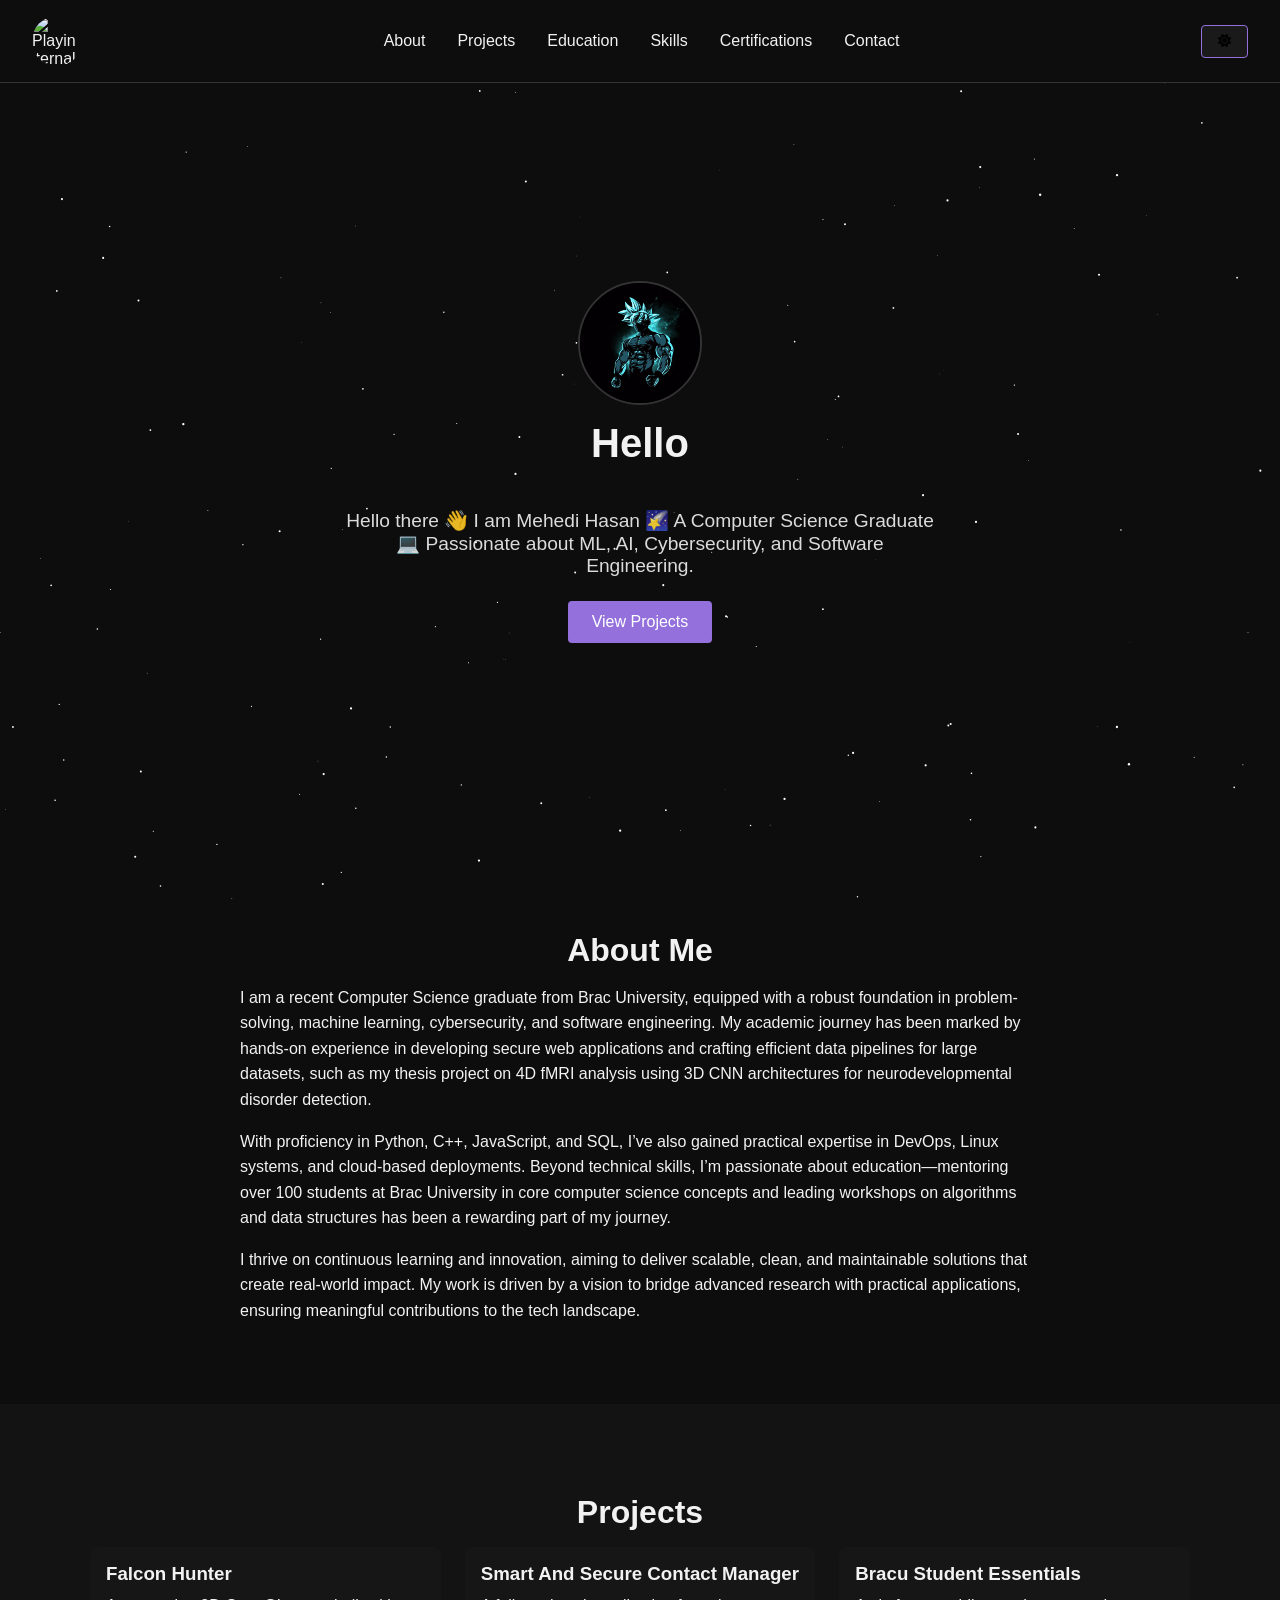
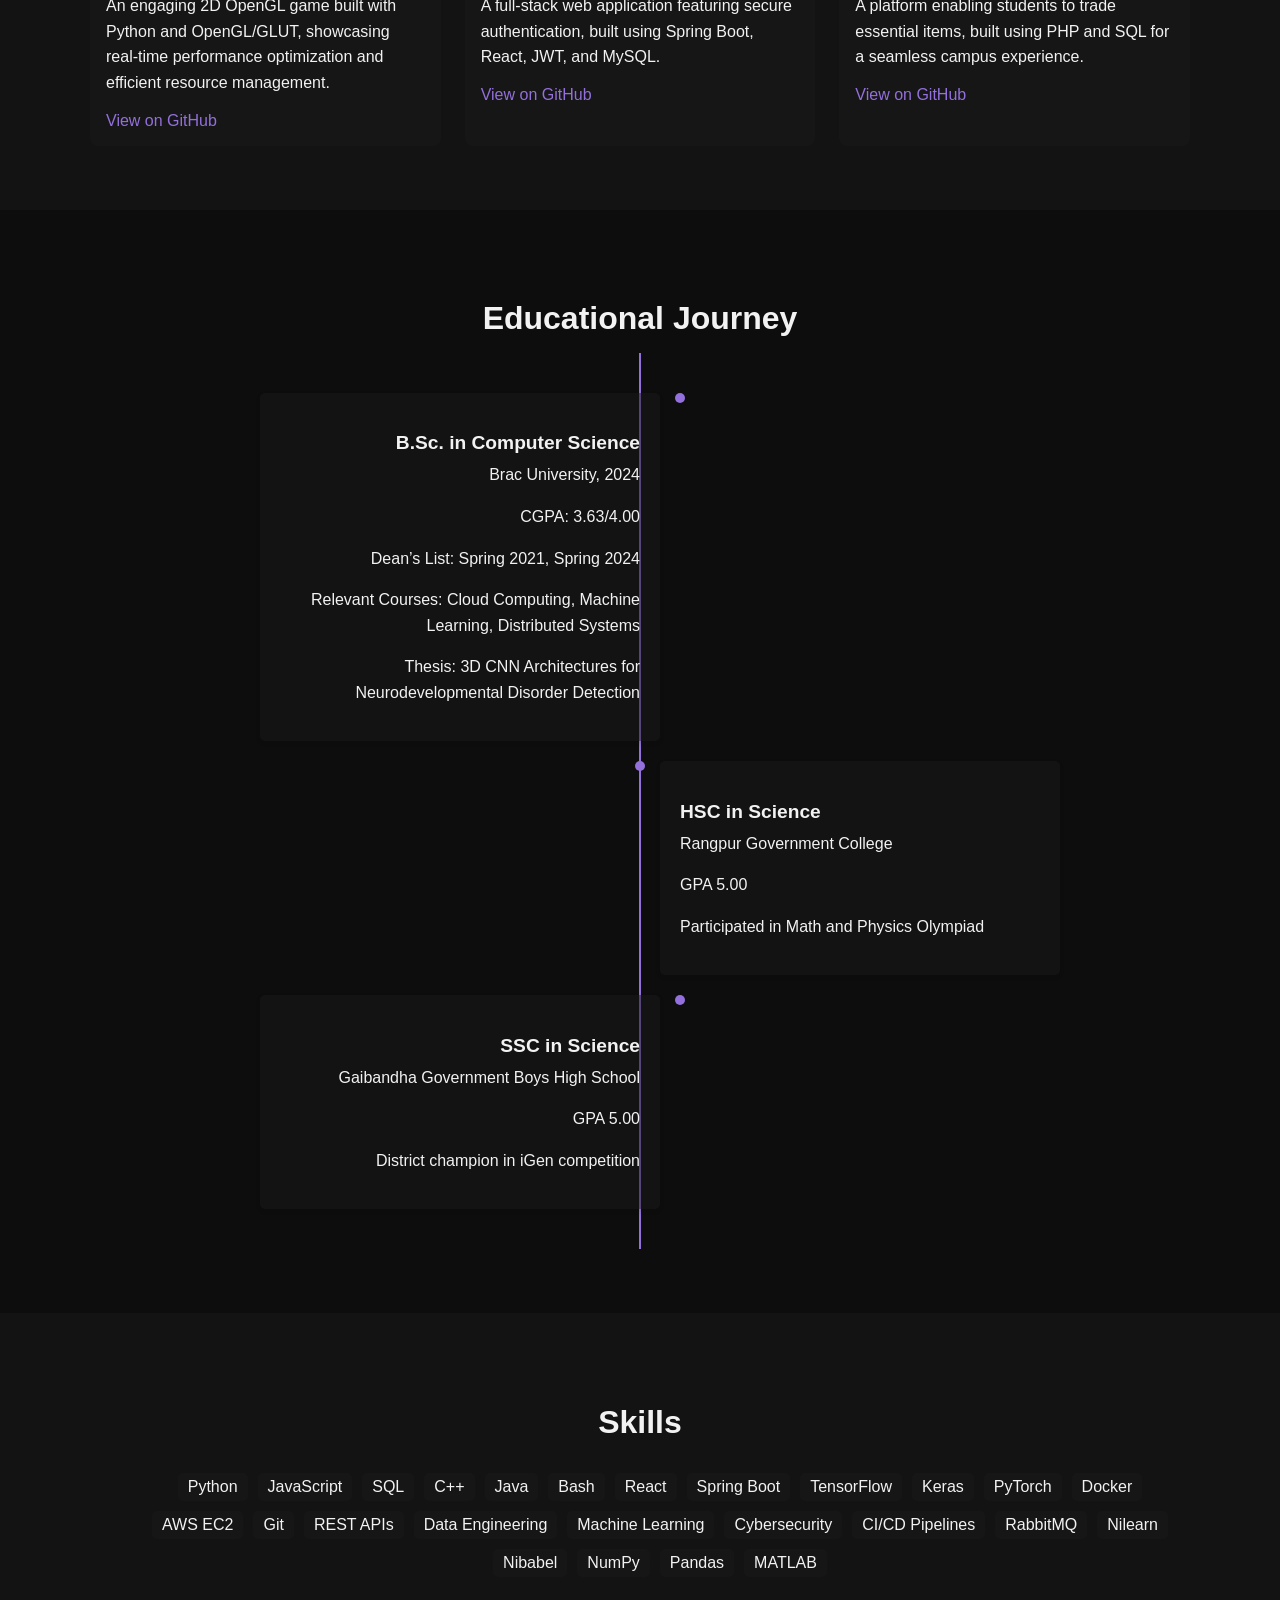
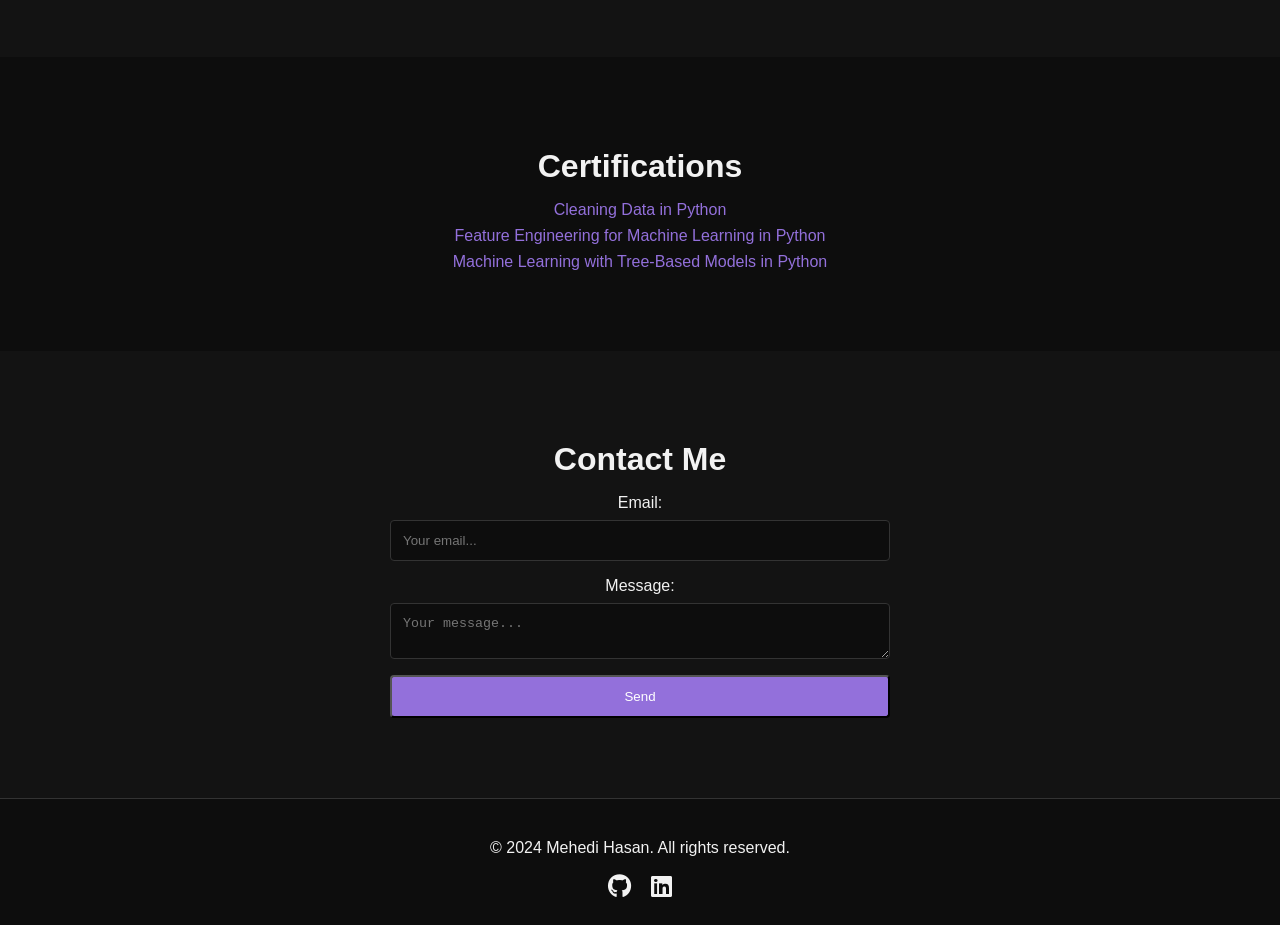
==== index.html @ f64142be "hero-logo change" ====
<!DOCTYPE html>
<html lang="en">
<head>
  <meta charset="UTF-8" />
  <meta name="viewport" content="width=device-width, initial-scale=1.0"/>
  <title>Mehedi Hasan - Portfolio</title>
  <link rel="stylesheet" href="css/styles.css"/>
  <link href="https://cdnjs.cloudflare.com/ajax/libs/font-awesome/6.0.0/css/all.min.css" rel="stylesheet"/>
  <script src="https://cdn.emailjs.com/dist/email.min.js"></script>
</head>
<body class="dark">
  <!-- Scroll Progress Bar -->
  <div id="progress-bar"></div>

  <!-- Canvas for Star Field Background -->
  <canvas id="background-animation"></canvas>

  <!-- Navigation -->
  <header class="nav">
    <div class="nav-left">
      <img src="images/disk.jpg" alt="Playin iternal Music" class="logo-img" />
      <!-- <h1 class="site-title">Mehedi Hasan</h1> -->
    </div>
    <nav class="nav-links" > 
      <ul>
        <li><a href="#about">About</a></li>
        <li><a href="#projects">Projects</a></li>
        <li><a href="#education">Education</a></li>
        <li><a href="#skills">Skills</a></li>
        <li><a href="#certifications">Certifications</a></li>
        <li><a href="#contact">Contact</a></li>
      </ul>
    </nav>
    <button id="dark-mode-toggle" class="toggle-btn">
      <i id="dark-mode-icon" class="fas fa-sun"></i>
    </button>
  </header>

  <!-- Hero Section -->
  <section class="hero">
    <div class="hero-content">
      <div class="hero-logo-container">
        <img src="images/goku.gif" alt="Goku Glowing" class="hero-logo" />
      </div>
      <h1 id="animated-greeting" class="hero-heading"></h1>
      <script>
        const greetings = ["Hello", "こんにちは", "Hola", "স্বাগতম", "Bonjour", "안녕하세요"];
        let i = 0;
        setInterval(() => {
          document.getElementById("animated-greeting").textContent = greetings[i];
          i = (i + 1) % greetings.length;
        }, 2000);
      </script>
      <p class="hero-subtitle">
        Hello there 👋 I am Mehedi Hasan 🌠 A Computer Science Graduate 💻  Passionate about ML, AI, Cybersecurity, and Software Engineering.
      </p>
      <a href="#projects" class="btn">View Projects</a>
    </div>
  </section>

  <!-- About Me Section -->
  <section id="about" class="section">
    <div class="container">
      <h2>About Me</h2>
      <div class="about-content">
        <p>
          I am a recent Computer Science graduate from Brac University, equipped with a robust foundation in problem-solving, machine learning, cybersecurity, and software engineering. My academic journey has been marked by hands-on experience in developing secure web applications and crafting efficient data pipelines for large datasets, such as my thesis project on 4D fMRI analysis using 3D CNN architectures for neurodevelopmental disorder detection.
        </p>
        <p>
          With proficiency in Python, C++, JavaScript, and SQL, I’ve also gained practical expertise in DevOps, Linux systems, and cloud-based deployments. Beyond technical skills, I’m passionate about education—mentoring over 100 students at Brac University in core computer science concepts and leading workshops on algorithms and data structures has been a rewarding part of my journey.
        </p>
        <p>
          I thrive on continuous learning and innovation, aiming to deliver scalable, clean, and maintainable solutions that create real-world impact. My work is driven by a vision to bridge advanced research with practical applications, ensuring meaningful contributions to the tech landscape.
        </p>
      </div>
    </div>
  </section>

  <!-- Projects Section -->
  <section id="projects" class="section section-alt">
    <div class="container">
      <h2>Projects</h2>
      <div class="grid">
        <div class="project-card">
          <h3>Falcon Hunter</h3>
          <p>An engaging 2D OpenGL game built with Python and OpenGL/GLUT, showcasing real-time performance optimization and efficient resource management.</p>
          <a href="https://github.com/mH-13/Falcon-Hunter" target="_blank">View on GitHub</a>
        </div>
        <div class="project-card">
          <h3>Smart And Secure Contact Manager</h3>
          <p>A full-stack web application featuring secure authentication, built using Spring Boot, React, JWT, and MySQL.</p>
          <a href="https://github.com/mH-13/Smart-And-Secure-Contact-Manager" target="_blank">View on GitHub</a>
        </div>
        <div class="project-card">
          <h3>Bracu Student Essentials</h3>
          <p>A platform enabling students to trade essential items, built using PHP and SQL for a seamless campus experience.</p>
          <a href="https://github.com/mH-13/Bracu_Student_Essentials" target="_blank">View on GitHub</a>
        </div>
      </div>
    </div>
  </section>

  <!-- Education Section -->
<!-- Education Section -->
  <section id="education" class="section">
    <div class="container">
      <h2>Educational Journey</h2>
      <div class="timeline">
        <div class="timeline-item left">
          <div class="timeline-content">
            <h3>B.Sc. in Computer Science</h3>
            <p>Brac University, 2024</p>
            <p>CGPA: 3.63/4.00 </p>
            <p>Dean’s List: Spring 2021, Spring 2024</p>
            <p>Relevant Courses: Cloud Computing, Machine Learning, Distributed Systems</p>
            <p>Thesis: 3D CNN Architectures for Neurodevelopmental Disorder Detection</p>
          </div>
        </div>
        <div class="timeline-item right">
          <div class="timeline-content">
            <h3>HSC in Science</h3>
            <p>Rangpur Government College</p>
            <p>GPA 5.00</p>
            <p>Participated in Math and Physics Olympiad</p>
          </div>
        </div>
        <div class="timeline-item left">
          <div class="timeline-content">
            <h3>SSC in Science</h3>
            <p>Gaibandha Government Boys High School</p>
            <p>GPA 5.00</p>
            <p>District champion in iGen competition</p>
          </div>
        </div>
      </div>
    </div>
  </section>

  
  <!-- Skills Section -->
  <section id="skills" class="section section-alt">
    <div class="container">
      <h2>Skills</h2>
      <div class="skills">
        <ul>
          <li>Python</li>
          <li>JavaScript</li>
          <li>SQL</li>
          <li>C++</li>
          <li>Java</li>
          <li>Bash</li>
          <li>React</li>
          <li>Spring Boot</li>
          <li>TensorFlow</li>
          <li>Keras</li>
          <li>PyTorch</li>
          <li>Docker</li>
          <li>AWS EC2</li>
          <li>Git</li>
          <li>REST APIs</li>
          <li>Data Engineering</li>
          <li>Machine Learning</li>
          <li>Cybersecurity</li>
          <li>CI/CD Pipelines</li>
          <li>RabbitMQ</li>
          <li>Nilearn</li>
          <li>Nibabel</li>
          <li>NumPy</li>
          <li>Pandas</li>
          <li>MATLAB</li>
        </ul>
      </div>
    </div>
  </section>

  <!-- Certifications Section -->
  <section id="certifications" class="section">
    <div class="container">
      <h2>Certifications</h2>
      <ul class="cert-list">
        <li><a href="https://www.datacamp.com/completed/statement-of-accomplishment/course/ff7d5d7ecc4fea2864700be0f4d2e6339bfc1f20" target="_blank">Cleaning Data in Python</a></li>
        <li><a href="https://www.datacamp.com/completed/statement-of-accomplishment/course/c400af8a716e4b9b8810b7cff26dc623dfca863a" target="_blank">Feature Engineering for Machine Learning in Python</a></li>
        <li><a href="https://www.datacamp.com/completed/statement-of-accomplishment/course/5924ff79791562bf268370d80c39cdb8a60e0548" target="_blank">Machine Learning with Tree-Based Models in Python</a></li>
      </ul>
    </div>
  </section>

  <!-- Contact Section -->
  <section id="contact" class="section section-alt">
    <div class="container">
      <h2>Contact Me</h2>
      <form id="contact-form" class="contact-form">
        <div class="form-group">
          <label for="email">Email:</label>
          <input type="email" id="email" name="user_email" placeholder="Your email..." required />
        </div>
        <div class="form-group">
          <label for="message">Message:</label>
          <textarea id="message" name="message" placeholder="Your message..." required></textarea>
        </div>
        <button type="submit" class="btn">Send</button>
      </form>
      <p id="response-message" class="response-message"></p>
    </div>
  </section>

  <!-- Footer -->
  <footer class="footer">
    <div class="container">
      <p>© 2024 Mehedi Hasan. All rights reserved.</p>
      <div class="social-links">
        <a href="https://github.com/mH-13" target="_blank"><i class="fab fa-github"></i></a>
        <a href="https://www.linkedin.com/in/mehedihasan-mh13/" target="_blank"><i class="fab fa-linkedin"></i></a>
      </div>
    </div>
  </footer>

  <script src="js/script.js"></script>
</body>
</html>
---- css/styles.css ----
/* Smooth Scrolling for Entire Page */
html {
  scroll-behavior: smooth;
}

/* Theme Variables */
:root {
  --bg-color: #0d0d0d;
  --text-color: #f2f2f2;
  --accent-color: #9370DB; /* Soft purple */
  --section-bg: #1a1a1a;
  --section-bg-trans: rgba(26, 26, 26, 0.5);
  --border-color: #333;
  --nav-bg: #0d0d0d;
}

body.light {
  --bg-color: hsl(199, 12%, 31%);
  --text-color: #111;
  --accent-color: #9370DB;
  --section-bg: #eee;
  --section-bg-trans: rgba(238, 238, 238, 0.5);
  --border-color: #ccc;
  --nav-bg: #f2f2f2;
}


/* Base Styles */
body {
  margin: 0;
  font-family: Arial, sans-serif;
  background-color: var(--bg-color);
  color: var(--text-color);
  transition: background-color 0.3s ease, color 0.3s ease;
  overflow-x: hidden;
}


/* Scroll Progress Bar */
#progress-bar {
  position: fixed;
  top: 0;
  left: 0;
  height: 4px;
  background-color: var(--accent-color);
  width: 0;
  z-index: 1000;
  transition: width 0.1s ease;
}


/* Position the Canvas Behind Everything */
#background-animation {
  position: fixed;
  top: 0;
  left: 0;
  z-index: -1;
  display: block;
}


/* Navigation */
.nav {
  display: flex;
  justify-content: space-between;
  align-items: center;
  padding: 1rem 2rem;
  background-color: var(--nav-bg);
  border-bottom: 1px solid var(--border-color);
  position: sticky;
  top: 0;
  z-index: 100;
}
.nav-left {
  display: flex;
  align-items: center;
}
.logo-img {
  width: 50px;
  height: 50px;
  border-radius: 50%;
  animation: spin 4s linear infinite;
}
.site-title {
  margin-left: 10px;
  font-size: 1.5rem;
  font-weight: bold;
}
.nav-links ul {
  list-style: none;
  margin: 0;
  padding: 0;
  display: flex;
}
.nav-links ul li {
  margin: 0 1rem;
}
.nav-links ul li a {
  text-decoration: none;
  color: var(--text-color);
  transition: color 0.3s ease;
}
.nav-links ul li a:hover,
.nav-links ul li a.active {
  color: var(--accent-color);
}
.toggle-btn {
  padding: 0.5rem 1rem;
  background-color: var(--section-bg);
  border: 1px solid var(--accent-color);
  border-radius: 4px;
  cursor: pointer;
  transition: background-color 0.3s ease;
}
.toggle-btn:hover {
  background-color: var(--border-color);
}


/* Hero Section */
.hero {
  position: relative;
  text-align: center;
  padding: 4rem 1rem;
  background-color: transparent;
  min-height: 70vh;
  display: flex;
  align-items: center;
  justify-content: center;
}
.hero-content {
  position: relative;
  z-index: 1;
  max-width: 600px;
  margin: 0 auto;
}
.hero-logo-container {
  width: 120px;
  height: 120px;
  margin: 0 auto;
  border-radius: 50%;
  overflow: hidden;
  border: 2px solid var(--border-color);
  animation: bounce 2s infinite;
}
.hero-logo {
  width: 100%;
  height: 100%;
  object-fit: cover;
}
.hero-heading {
  font-size: 2.5rem;
  margin: 1rem 0;
  height: 3rem; /* Fixed height to prevent jumping */
  width: 300px; /* Fixed width for longest greeting */
  white-space: nowrap;
  overflow: hidden;
  text-overflow: ellipsis;
  display: inline-block;
}
.hero-subtitle {
  font-size: 1.2rem;
  margin-bottom: 1.5rem;
  opacity: 0.9;
}
.btn {
  display: inline-block;
  padding: 0.75rem 1.5rem;
  background-color: var(--accent-color);
  color: #fff;
  text-decoration: none;
  border-radius: 4px;
  transition: background-color 0.3s ease;
}
.btn:hover {
  background-color: #7B68EE; /* Slightly darker purple for hover */
}


/* Sections */
.section {
  padding: 4rem 1rem;
  background-color: transparent;
  text-align: center;
}
.section-alt {
  background-color: var(--section-bg-trans);
}
.container {
  max-width: 1100px;
  margin: 0 auto;
  padding: 0 1rem;
}
.section h2 {
  font-size: 2rem;
  margin-bottom: 1rem;
}
.section p {
  font-size: 1rem;
  line-height: 1.6;
  max-width: 800px;
  margin: 0 auto 1rem; /* Added bottom margin for spacing */
}

/* About Me */
.about-content {
  text-align: left;
  max-width: 800px;
  margin: 0 auto;
}

/* Grid Layouts */
.grid {
  display: grid;
  gap: 1.5rem;
  grid-template-columns: repeat(auto-fit, minmax(250px, 1fr));
}

/* Project Cards */
.project-card {
  background-color: var(--section-bg-trans);
  padding: 1rem;
  border-radius: 8px;
  text-align: left;
}
.project-card h3 {
  margin: 0 0 0.5rem;
}
.project-card p {
  margin: 0 0 1rem;
}
.project-card a {
  color: var(--accent-color);
  text-decoration: none;
}

/* Timeline for Education */
.timeline {
  position: relative;
  padding: 20px 0;
  max-width: 800px;
  margin: 0 auto;
}
.timeline::before {
  content: '';
  position: absolute;
  top: 0;
  left: 50%;
  transform: translateX(-50%);
  width: 2px;
  height: 100%;
  background-color: var(--accent-color);
}
.timeline-item {
  position: relative;
  width: 50%;
  padding: 0 20px;
  margin: 20px 0;
}
.timeline-item.left {
  left: 0;
  text-align: right;
}
.timeline-item.right {
  left: 50%;
  text-align: left;
}
.timeline-item::before {
  content: '';
  position: absolute;
  top: 0;
  left: 100%;
  transform: translateX(-50%);
  width: 10px;
  height: 10px;
  background-color: var(--accent-color);
  border-radius: 50%;
}
.timeline-item.right::before {
  left: 0;
  transform: translateX(-50%);
}
.timeline-content {
  background-color: var(--section-bg-trans);
  padding: 20px;
  border-radius: 5px;
  box-shadow: 0 2px 5px rgba(0, 0, 0, 0.1);
}
.timeline-content h3 {
  font-size: 1.2rem;
  margin-bottom: 0.5rem;
}
/* Skills */
.skills {
  margin-top: 2rem;
}
.skills ul {
  list-style: none;
  display: flex;
  flex-wrap: wrap;
  gap: 10px;
  justify-content: center;
}
.skills li {
  background-color: var(--section-bg-trans);
  padding: 5px 10px;
  border-radius: 5px;
  transition: transform 0.3s ease, background-color 0.3s ease;
}
.skills li:hover {
  transform: scale(1.1);
  background-color: var(--accent-color);
  color: #fff;
}

/* Certifications */
.cert-list {
  list-style: none;
  padding: 0;
}
.cert-list li {
  margin: 0.5rem 0;
}
.cert-list a {
  color: var(--accent-color);
  text-decoration: none;
}

/* Contact Form */
.contact-form {
  max-width: 500px;
  margin: 0 auto;
  display: flex;
  flex-direction: column;
  gap: 1rem;
}
.form-group {
  display: flex;
  flex-direction: column;
}
.form-group label {
  margin-bottom: 0.5rem;
}
.form-group input,
.form-group textarea {
  padding: 0.75rem;
  border: 1px solid var(--border-color);
  border-radius: 4px;
  background-color: var(--bg-color);
  color: var(--text-color);
}
.form-group input:focus,
.form-group textarea:focus {
  outline: none;
  border-color: var(--accent-color);
}
.response-message {
  margin-top: 1rem;
  text-align: center;
}

/* Footer */
.footer {
  background-color: var(--nav-bg);
  border-top: 1px solid var(--border-color);
  padding: 1.5rem 1rem;
  text-align: center;
}
.social-links a {
  margin: 0 0.5rem;
  color: var(--text-color);
  font-size: 1.5rem;
  transition: color 0.3s ease;
}
.social-links a:hover {
  color: var(--accent-color);
}

/* Animations */
@keyframes spin {
  from { transform: rotate(0deg); }
  to { transform: rotate(360deg); }
}
@keyframes bounce {
  0%, 100% { transform: translateY(0); }
  50% { transform: translateY(-10px); }
}

/* Media Queries for Responsiveness */
@media (max-width: 768px) {
  .nav {
    flex-direction: column;
    align-items: flex-start;
  }
  .nav-links ul {
    flex-direction: column;
  }
  .nav-links ul li {
    margin: 0.5rem 0;
  }
  .hero-content {
    max-width: 90%;
  }
  .grid {
    grid-template-columns: 1fr;
  }
  .timeline::before {
    left: 10px;
  }
  .timeline-item {
    width: 100%;
    padding-left: 30px;
  }
  .timeline-item::before {
    left: 10px;
  }
  .timeline-content {
    text-align: left;
  }
  .skills ul {
    justify-content: center;
  }
}
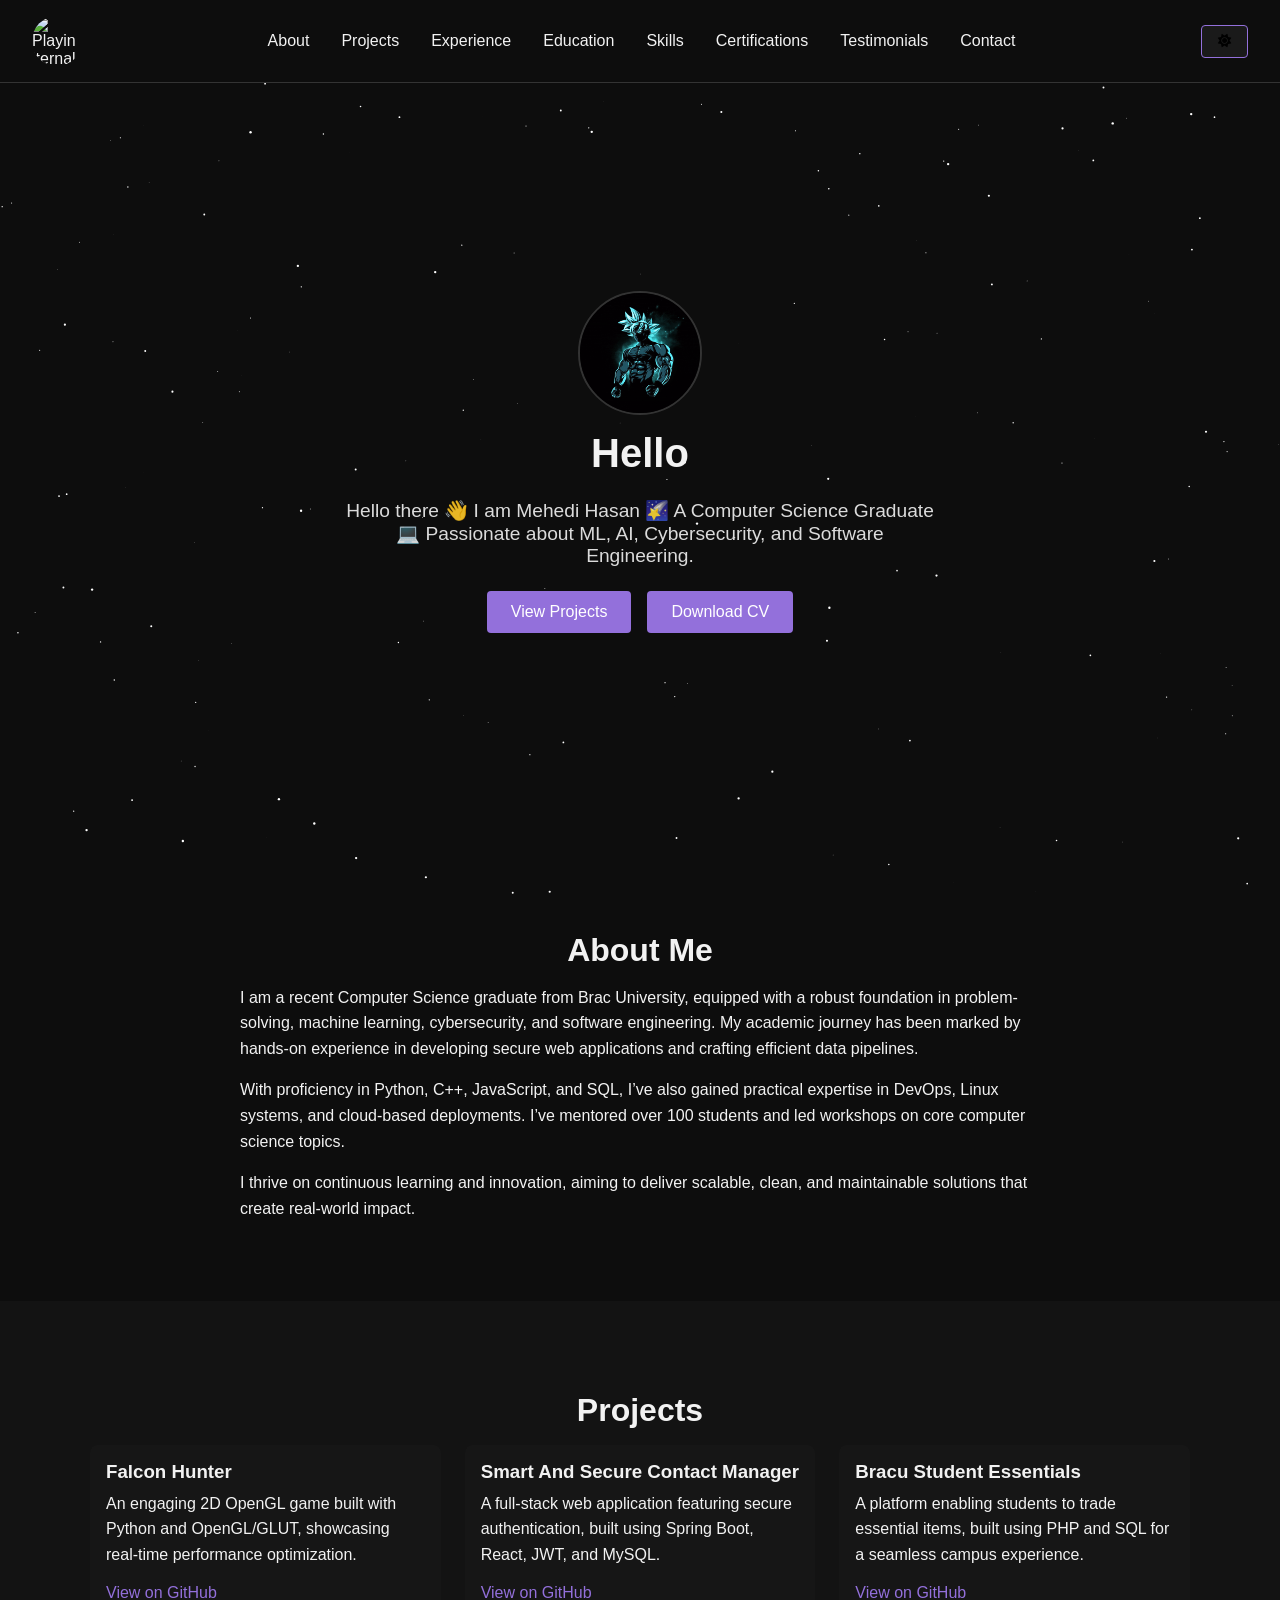
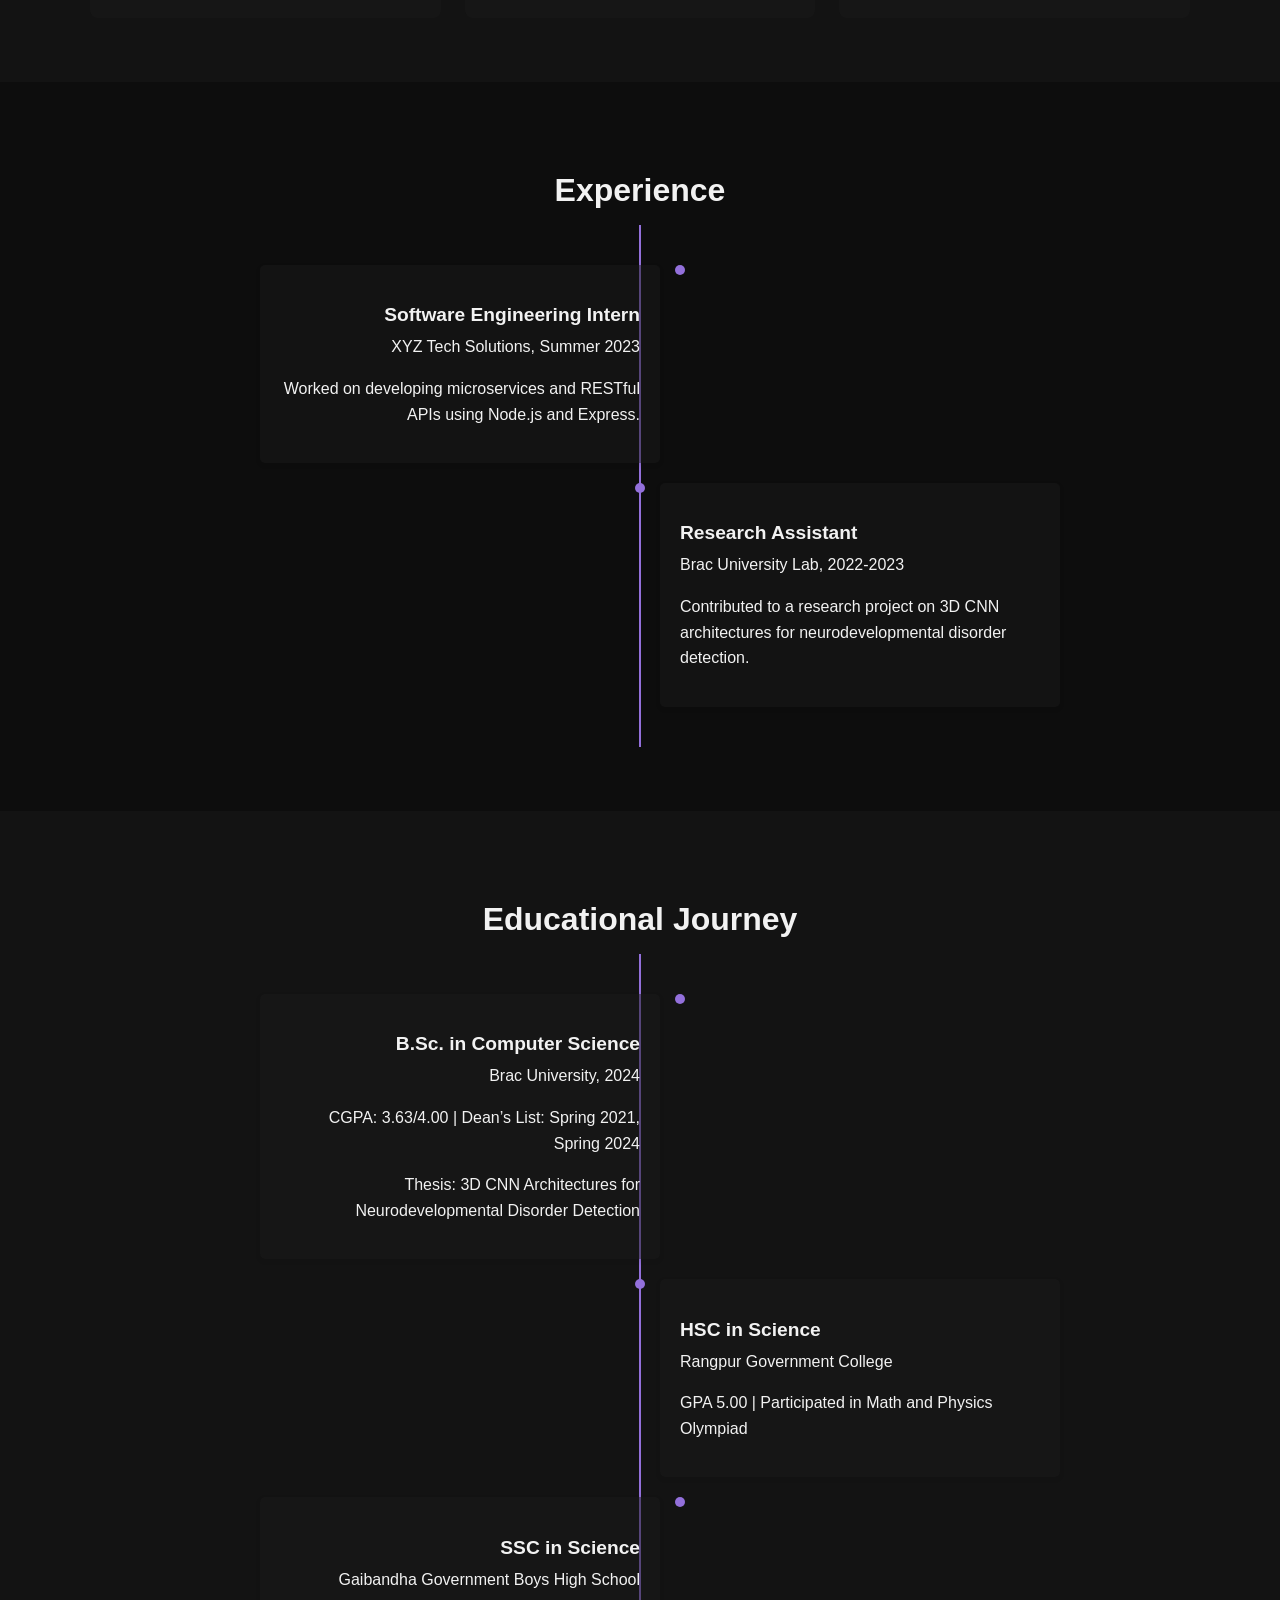
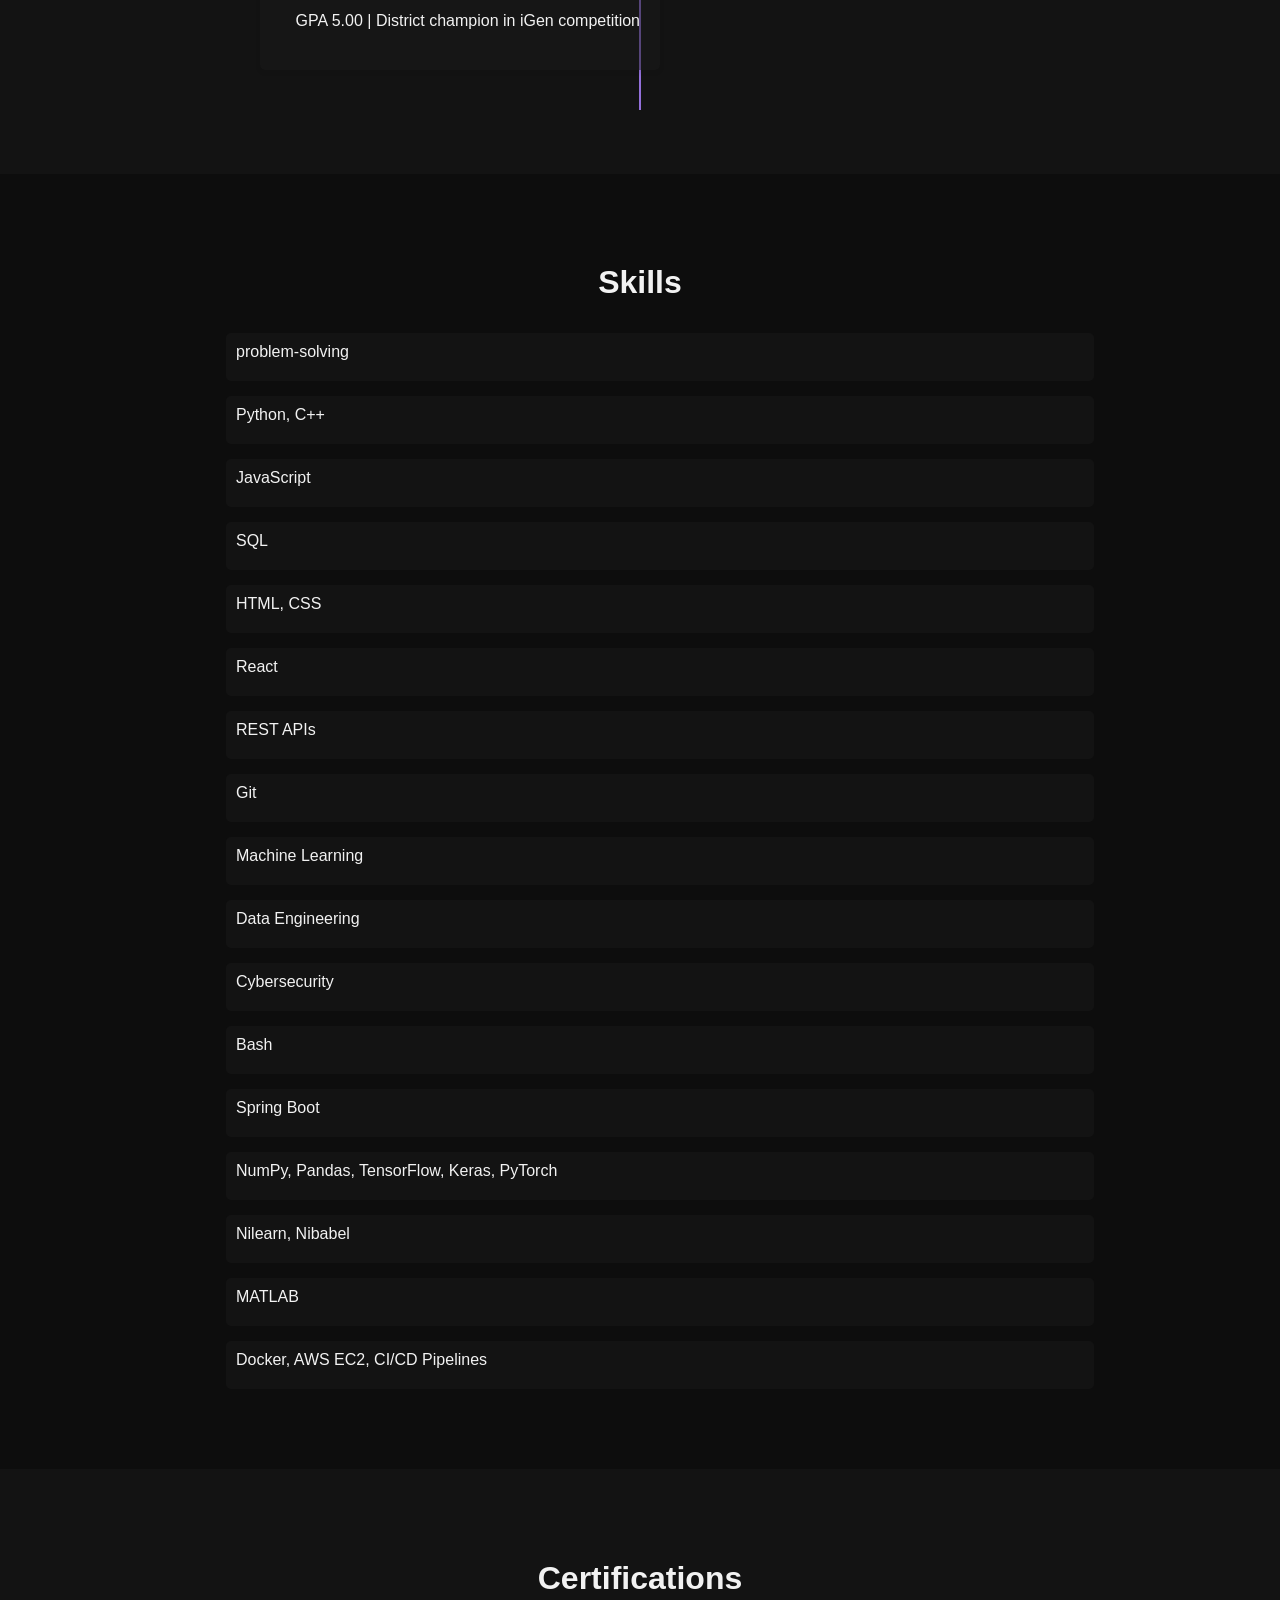
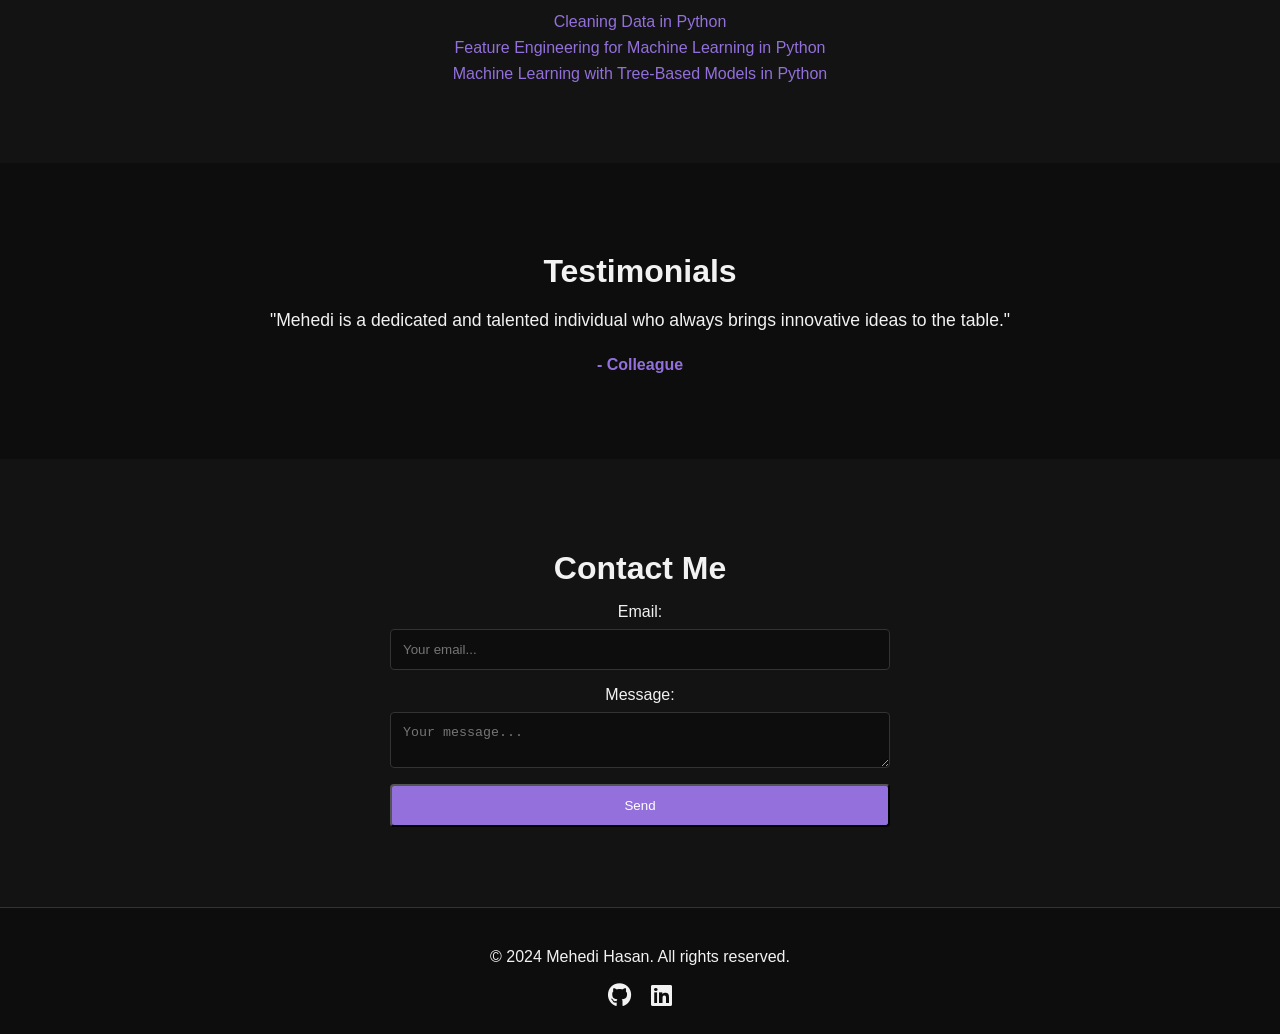
==== commit dd6ac466: "updated overall code to add new sections" ====
--- a/index.html
+++ b/index.html
@@ -19,18 +19,23 @@
   <header class="nav">
     <div class="nav-left">
       <img src="images/disk.jpg" alt="Playin iternal Music" class="logo-img" />
-      <!-- <h1 class="site-title">Mehedi Hasan</h1> -->
-    </div>
-    <nav class="nav-links" > 
+    </div>
+    <!-- Hamburger Button for Mobile -->
+    <button id="menu-toggle" class="menu-toggle"><i class="fas fa-bars"></i></button>
+    <!-- Navigation Links -->
+    <nav id="nav-links" class="nav-links"> 
       <ul>
         <li><a href="#about">About</a></li>
         <li><a href="#projects">Projects</a></li>
+        <li><a href="#experience">Experience</a></li>
         <li><a href="#education">Education</a></li>
         <li><a href="#skills">Skills</a></li>
         <li><a href="#certifications">Certifications</a></li>
+        <li><a href="#testimonials">Testimonials</a></li>
         <li><a href="#contact">Contact</a></li>
       </ul>
     </nav>
+    <!-- Dark Mode Toggle -->
     <button id="dark-mode-toggle" class="toggle-btn">
       <i id="dark-mode-icon" class="fas fa-sun"></i>
     </button>
@@ -52,9 +57,12 @@
         }, 2000);
       </script>
       <p class="hero-subtitle">
-        Hello there 👋 I am Mehedi Hasan 🌠 A Computer Science Graduate 💻  Passionate about ML, AI, Cybersecurity, and Software Engineering.
+        Hello there 👋 I am Mehedi Hasan 🌠 A Computer Science Graduate 💻 Passionate about ML, AI, Cybersecurity, and Software Engineering.
       </p>
-      <a href="#projects" class="btn">View Projects</a>
+      <div class="hero-buttons">
+        <a href="#projects" class="btn">View Projects</a>
+        <a href="cv.pdf" class="btn download-btn" download>Download CV</a>
+      </div>
     </div>
   </section>
 
@@ -64,13 +72,13 @@
       <h2>About Me</h2>
       <div class="about-content">
         <p>
-          I am a recent Computer Science graduate from Brac University, equipped with a robust foundation in problem-solving, machine learning, cybersecurity, and software engineering. My academic journey has been marked by hands-on experience in developing secure web applications and crafting efficient data pipelines for large datasets, such as my thesis project on 4D fMRI analysis using 3D CNN architectures for neurodevelopmental disorder detection.
+          I am a recent Computer Science graduate from Brac University, equipped with a robust foundation in problem-solving, machine learning, cybersecurity, and software engineering. My academic journey has been marked by hands-on experience in developing secure web applications and crafting efficient data pipelines.
         </p>
         <p>
-          With proficiency in Python, C++, JavaScript, and SQL, I’ve also gained practical expertise in DevOps, Linux systems, and cloud-based deployments. Beyond technical skills, I’m passionate about education—mentoring over 100 students at Brac University in core computer science concepts and leading workshops on algorithms and data structures has been a rewarding part of my journey.
+          With proficiency in Python, C++, JavaScript, and SQL, I’ve also gained practical expertise in DevOps, Linux systems, and cloud-based deployments. I’ve mentored over 100 students and led workshops on core computer science topics.
         </p>
         <p>
-          I thrive on continuous learning and innovation, aiming to deliver scalable, clean, and maintainable solutions that create real-world impact. My work is driven by a vision to bridge advanced research with practical applications, ensuring meaningful contributions to the tech landscape.
+          I thrive on continuous learning and innovation, aiming to deliver scalable, clean, and maintainable solutions that create real-world impact.
         </p>
       </div>
     </div>
@@ -83,7 +91,7 @@
       <div class="grid">
         <div class="project-card">
           <h3>Falcon Hunter</h3>
-          <p>An engaging 2D OpenGL game built with Python and OpenGL/GLUT, showcasing real-time performance optimization and efficient resource management.</p>
+          <p>An engaging 2D OpenGL game built with Python and OpenGL/GLUT, showcasing real-time performance optimization.</p>
           <a href="https://github.com/mH-13/Falcon-Hunter" target="_blank">View on GitHub</a>
         </div>
         <div class="project-card">
@@ -100,9 +108,31 @@
     </div>
   </section>
 
+  <!-- Experience Section -->
+  <section id="experience" class="section">
+    <div class="container">
+      <h2>Experience</h2>
+      <div class="timeline">
+        <div class="timeline-item left">
+          <div class="timeline-content">
+            <h3>Software Engineering Intern</h3>
+            <p>XYZ Tech Solutions, Summer 2023</p>
+            <p>Worked on developing microservices and RESTful APIs using Node.js and Express.</p>
+          </div>
+        </div>
+        <div class="timeline-item right">
+          <div class="timeline-content">
+            <h3>Research Assistant</h3>
+            <p>Brac University Lab, 2022-2023</p>
+            <p>Contributed to a research project on 3D CNN architectures for neurodevelopmental disorder detection.</p>
+          </div>
+        </div>
+      </div>
+    </div>
+  </section>
+
   <!-- Education Section -->
-<!-- Education Section -->
-  <section id="education" class="section">
+  <section id="education" class="section section-alt">
     <div class="container">
       <h2>Educational Journey</h2>
       <div class="timeline">
@@ -110,9 +140,7 @@
           <div class="timeline-content">
             <h3>B.Sc. in Computer Science</h3>
             <p>Brac University, 2024</p>
-            <p>CGPA: 3.63/4.00 </p>
-            <p>Dean’s List: Spring 2021, Spring 2024</p>
-            <p>Relevant Courses: Cloud Computing, Machine Learning, Distributed Systems</p>
+            <p>CGPA: 3.63/4.00 | Dean’s List: Spring 2021, Spring 2024</p>
             <p>Thesis: 3D CNN Architectures for Neurodevelopmental Disorder Detection</p>
           </div>
         </div>
@@ -120,61 +148,50 @@
           <div class="timeline-content">
             <h3>HSC in Science</h3>
             <p>Rangpur Government College</p>
-            <p>GPA 5.00</p>
-            <p>Participated in Math and Physics Olympiad</p>
+            <p>GPA 5.00 | Participated in Math and Physics Olympiad</p>
           </div>
         </div>
         <div class="timeline-item left">
           <div class="timeline-content">
             <h3>SSC in Science</h3>
             <p>Gaibandha Government Boys High School</p>
-            <p>GPA 5.00</p>
-            <p>District champion in iGen competition</p>
-          </div>
-        </div>
-      </div>
-    </div>
-  </section>
-
-  
+            <p>GPA 5.00 | District champion in iGen competition</p>
+          </div>
+        </div>
+      </div>
+    </div>
+  </section>
+
   <!-- Skills Section -->
-  <section id="skills" class="section section-alt">
+  <section id="skills" class="section">
     <div class="container">
       <h2>Skills</h2>
       <div class="skills">
         <ul>
-          <li>Python</li>
-          <li>JavaScript</li>
-          <li>SQL</li>
-          <li>C++</li>
-          <li>Java</li>
-          <li>Bash</li>
-          <li>React</li>
-          <li>Spring Boot</li>
-          <li>TensorFlow</li>
-          <li>Keras</li>
-          <li>PyTorch</li>
-          <li>Docker</li>
-          <li>AWS EC2</li>
-          <li>Git</li>
-          <li>REST APIs</li>
-          <li>Data Engineering</li>
-          <li>Machine Learning</li>
-          <li>Cybersecurity</li>
-          <li>CI/CD Pipelines</li>
-          <li>RabbitMQ</li>
-          <li>Nilearn</li>
-          <li>Nibabel</li>
-          <li>NumPy</li>
-          <li>Pandas</li>
-          <li>MATLAB</li>
+          <li>problem-solving <span class="skill-bar" data-level="90%"></span></li>
+          <li>Python, C++ <span class="skill-bar" data-level="90%"></span></li>
+          <li>JavaScript <span class="skill-bar" data-level="85%"></span></li>
+          <li>SQL <span class="skill-bar" data-level="80%"></span></li>
+          <li>HTML, CSS <span class="skill-bar" data-level="95%"></span></li>
+          <li>React <span class="skill-bar" data-level="80%"></span></li>
+          <li>REST APIs <span class="skill-bar" data-level="90%"></span></li>
+          <li>Git <span class="skill-bar" data-level="90%"></span></li>
+          <li>Machine Learning <span class="skill-bar" data-level="85%"></span></li>
+          <li>Data Engineering <span class="skill-bar" data-level="40%"></span></li>
+          <li>Cybersecurity <span class="skill-bar" data-level="40%"></span></li>
+          <li>Bash <span class="skill-bar" data-level="65%"></span> </li>
+          <li>Spring Boot <span class="skill-bar" data-level="40%"></span></li>
+          <li>NumPy, Pandas, TensorFlow, Keras, PyTorch <span class="skill-bar" data-level="90%"></span></li>
+          <li>Nilearn, Nibabel <span class="skill-bar" data-level="80%"></span></li>
+          <li>MATLAB <span class="skill-bar" data-level="52%"></span></li>
+          <li>Docker, AWS EC2, CI/CD Pipelines <span class="skill-bar" data-level="50%"></span></li>
         </ul>
       </div>
     </div>
   </section>
 
   <!-- Certifications Section -->
-  <section id="certifications" class="section">
+  <section id="certifications" class="section section-alt">
     <div class="container">
       <h2>Certifications</h2>
       <ul class="cert-list">
@@ -185,6 +202,28 @@
     </div>
   </section>
 
+  <!-- Testimonials Section -->
+  <section id="testimonials" class="section">
+    <div class="container">
+      <h2>Testimonials</h2>
+      <div class="testimonial-carousel">
+        <div class="testimonial active">
+          <p>"Mehedi is a dedicated and talented individual who always brings innovative ideas to the table."</p>
+          <h4>- Colleague</h4>
+        </div>
+        <div class="testimonial">
+          <p>"His passion for technology and commitment to excellence is evident in every project he undertakes."</p>
+          <h4>- Mentor</h4>
+        </div>
+        <div class="testimonial">
+          <p>"A quick learner and an excellent team player, Mehedi will be a valuable asset to any company."</p>
+          <h4>- Supervisor</h4>
+        </div>
+      </div>
+    </div>
+  </section>
+
+
   <!-- Contact Section -->
   <section id="contact" class="section section-alt">
     <div class="container">
@@ -218,4 +257,3 @@
   <script src="js/script.js"></script>
 </body>
 </html>
-
--- a/css/styles.css
+++ b/css/styles.css
@@ -7,13 +7,12 @@
 :root {
   --bg-color: #0d0d0d;
   --text-color: #f2f2f2;
-  --accent-color: #9370DB; /* Soft purple */
+  --accent-color: #9370DB;
   --section-bg: #1a1a1a;
   --section-bg-trans: rgba(26, 26, 26, 0.5);
   --border-color: #333;
   --nav-bg: #0d0d0d;
 }
-
 body.light {
   --bg-color: hsl(199, 12%, 31%);
   --text-color: #111;
@@ -24,7 +23,6 @@
   --nav-bg: #f2f2f2;
 }
 
-
 /* Base Styles */
 body {
   margin: 0;
@@ -34,7 +32,6 @@
   transition: background-color 0.3s ease, color 0.3s ease;
   overflow-x: hidden;
 }
-
 
 /* Scroll Progress Bar */
 #progress-bar {
@@ -48,16 +45,13 @@
   transition: width 0.1s ease;
 }
 
-
 /* Position the Canvas Behind Everything */
 #background-animation {
   position: fixed;
   top: 0;
   left: 0;
   z-index: -1;
-  display: block;
-}
-
+}
 
 /* Navigation */
 .nav {
@@ -81,10 +75,19 @@
   border-radius: 50%;
   animation: spin 4s linear infinite;
 }
-.site-title {
-  margin-left: 10px;
+/* Hamburger Menu Button */
+.menu-toggle {
+  background: none;
+  border: none;
   font-size: 1.5rem;
-  font-weight: bold;
+  color: var(--text-color);
+  cursor: pointer;
+  display: none;
+}
+
+/* Navigation Links */
+.nav-links {
+  display: flex;
 }
 .nav-links ul {
   list-style: none;
@@ -104,6 +107,8 @@
 .nav-links ul li a.active {
   color: var(--accent-color);
 }
+
+/* Dark Mode Toggle */
 .toggle-btn {
   padding: 0.5rem 1rem;
   background-color: var(--section-bg);
@@ -116,7 +121,6 @@
   background-color: var(--border-color);
 }
 
-
 /* Hero Section */
 .hero {
   position: relative;
@@ -151,17 +155,20 @@
 .hero-heading {
   font-size: 2.5rem;
   margin: 1rem 0;
-  height: 3rem; /* Fixed height to prevent jumping */
-  width: 300px; /* Fixed width for longest greeting */
+  height: 3rem;
   white-space: nowrap;
   overflow: hidden;
   text-overflow: ellipsis;
-  display: inline-block;
 }
 .hero-subtitle {
   font-size: 1.2rem;
   margin-bottom: 1.5rem;
   opacity: 0.9;
+}
+.hero-buttons {
+  display: flex;
+  gap: 1rem;
+  justify-content: center;
 }
 .btn {
   display: inline-block;
@@ -170,12 +177,12 @@
   color: #fff;
   text-decoration: none;
   border-radius: 4px;
-  transition: background-color 0.3s ease;
+  transition: background-color 0.3s ease, transform 0.3s ease;
 }
 .btn:hover {
-  background-color: #7B68EE; /* Slightly darker purple for hover */
-}
-
+  background-color: #7B68EE;
+  transform: translateY(-2px);
+}
 
 /* Sections */
 .section {
@@ -199,7 +206,7 @@
   font-size: 1rem;
   line-height: 1.6;
   max-width: 800px;
-  margin: 0 auto 1rem; /* Added bottom margin for spacing */
+  margin: 0 auto 1rem;
 }
 
 /* About Me */
@@ -222,6 +229,10 @@
   padding: 1rem;
   border-radius: 8px;
   text-align: left;
+  transition: transform 0.3s ease;
+}
+.project-card:hover {
+  transform: scale(1.02);
 }
 .project-card h3 {
   margin: 0 0 0.5rem;
@@ -234,7 +245,7 @@
   text-decoration: none;
 }
 
-/* Timeline for Education */
+/* Timeline for Education & Experience */
 .timeline {
   position: relative;
   padding: 20px 0;
@@ -290,6 +301,7 @@
   font-size: 1.2rem;
   margin-bottom: 0.5rem;
 }
+
 /* Skills */
 .skills {
   margin-top: 2rem;
@@ -297,20 +309,26 @@
 .skills ul {
   list-style: none;
   display: flex;
-  flex-wrap: wrap;
-  gap: 10px;
-  justify-content: center;
+  flex-direction: column;
+  gap: 15px;
+  align-items: center;
 }
 .skills li {
+  width: 80%;
   background-color: var(--section-bg-trans);
-  padding: 5px 10px;
+  padding: 10px;
   border-radius: 5px;
-  transition: transform 0.3s ease, background-color 0.3s ease;
-}
-.skills li:hover {
-  transform: scale(1.1);
+  position: relative;
+  text-align: left;
+}
+.skill-bar {
+  display: block;
+  height: 5px;
   background-color: var(--accent-color);
-  color: #fff;
+  width: 0;
+  transition: width 1s ease;
+  border-radius: 5px;
+  margin-top: 5px;
 }
 
 /* Certifications */
@@ -324,6 +342,34 @@
 .cert-list a {
   color: var(--accent-color);
   text-decoration: none;
+}
+
+/* Testimonials */
+.testimonial-carousel {
+  position: relative;
+  max-width: 800px;
+  margin: 0 auto;
+  overflow: hidden;
+}
+.testimonial {
+  opacity: 0;
+  transition: opacity 0.5s ease;
+  position: absolute;
+  width: 100%;
+  left: 0;
+  top: 0;
+}
+.testimonial.active {
+  opacity: 1;
+  position: relative;
+}
+.testimonial p {
+  font-size: 1.1rem;
+  margin-bottom: 0.5rem;
+}
+.testimonial h4 {
+  font-size: 1rem;
+  color: var(--accent-color);
 }
 
 /* Contact Form */
@@ -389,14 +435,52 @@
 /* Media Queries for Responsiveness */
 @media (max-width: 768px) {
   .nav {
+    flex-wrap: wrap;
+    justify-content: space-between;
+  }
+  /* Show hamburger button on mobile */
+  .menu-toggle {
+    display: block;
+  }
+  /* Hide navigation links by default in mobile */
+  .nav-links {
+    position: fixed;
+    top: 0;
+    right: -250px;
+    height: 100%;
+    width: 250px;
+    background-color: var(--nav-bg);
     flex-direction: column;
     align-items: flex-start;
+    padding-top: 3rem;
+    transition: right 0.3s ease;
+    z-index: 200;
+  }
+  /* When active, slide in the menu */
+  .nav-links.active {
+    right: 0;
   }
   .nav-links ul {
     flex-direction: column;
+    width: 100%;
   }
   .nav-links ul li {
-    margin: 0.5rem 0;
+    margin: 1rem 0;
+    width: 100%;
+    padding-left: 1.5rem;
+  }
+  .nav-links ul li a {
+    width: 100%;
+  }
+  /* Adjust main header items for mobile */
+  .toggle-btn {
+    order: 2;
+  }
+  .menu-toggle {
+    order: 1;
+  }
+  .nav-left {
+    order: 0;
   }
   .hero-content {
     max-width: 90%;
@@ -414,10 +498,7 @@
   .timeline-item::before {
     left: 10px;
   }
-  .timeline-content {
-    text-align: left;
-  }
-  .skills ul {
-    justify-content: center;
-  }
-}+  .testimonial-carousel {
+    height: auto;
+  }
+}
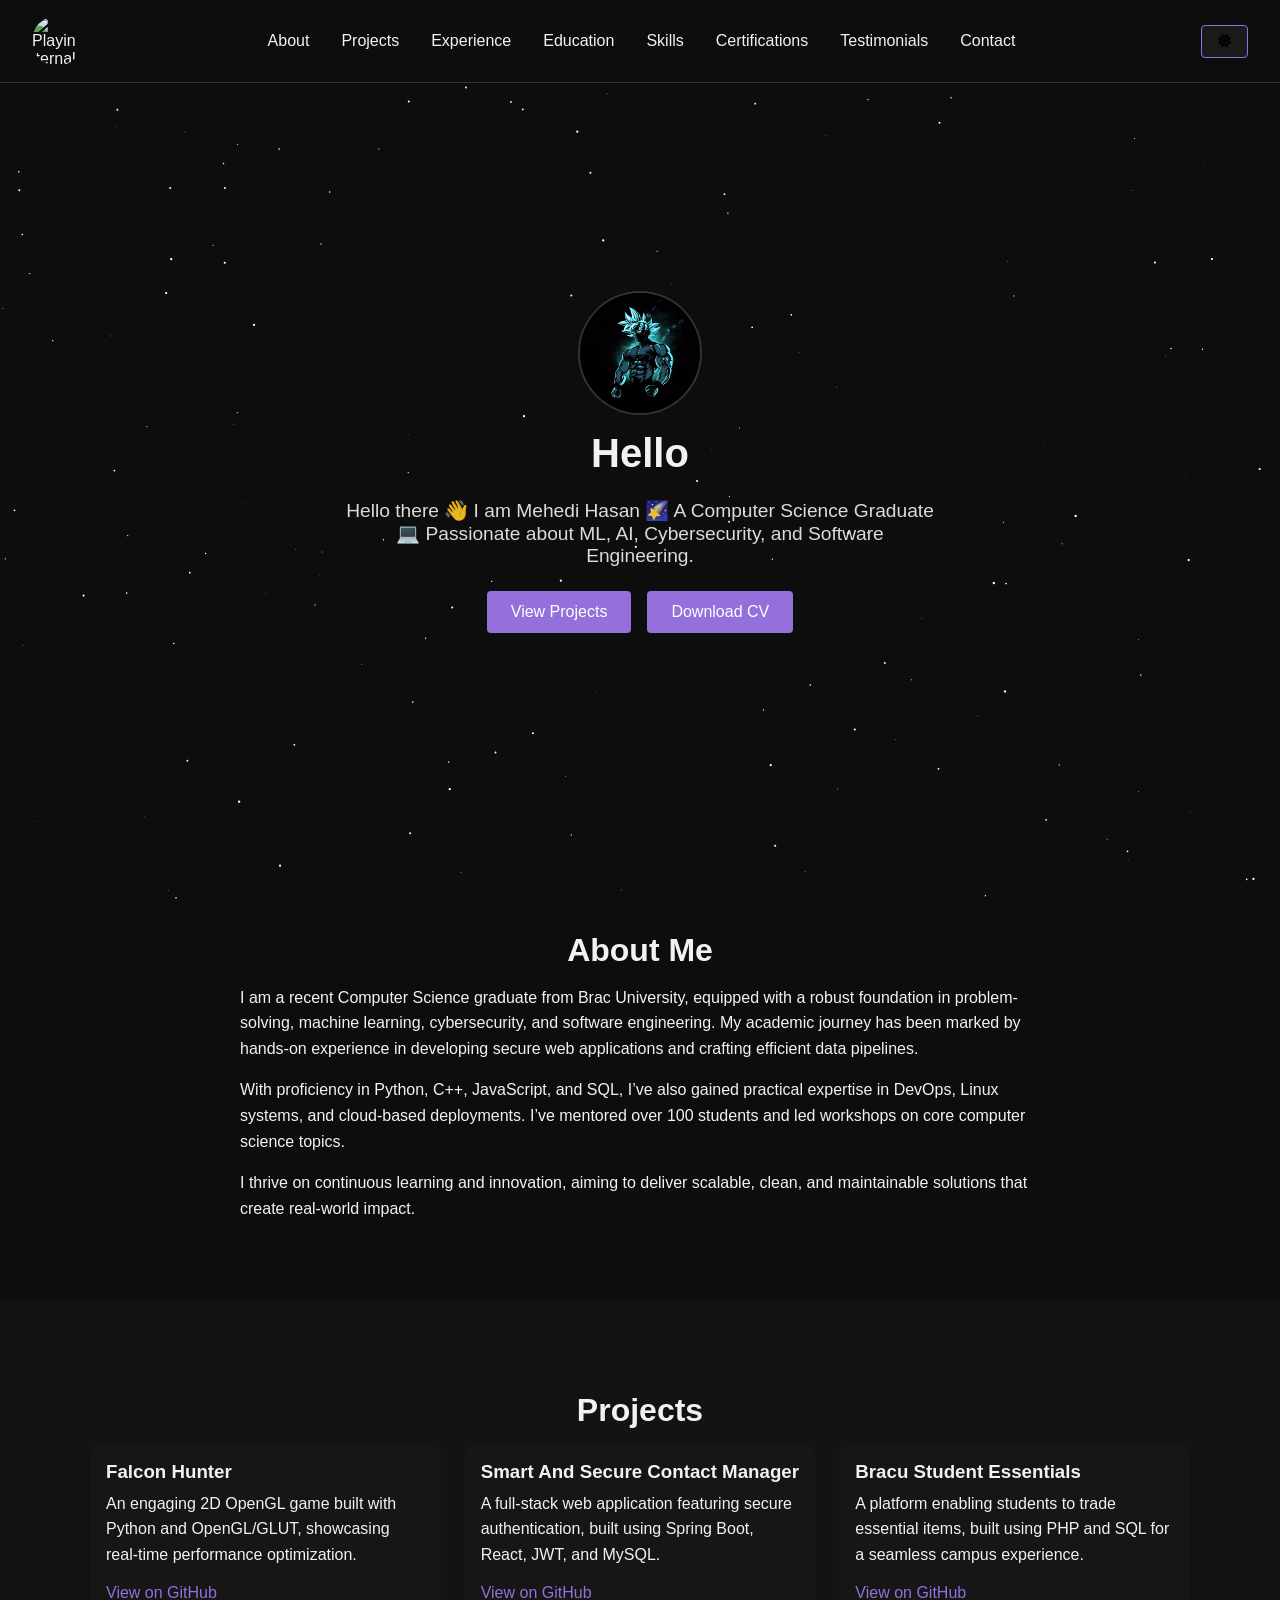
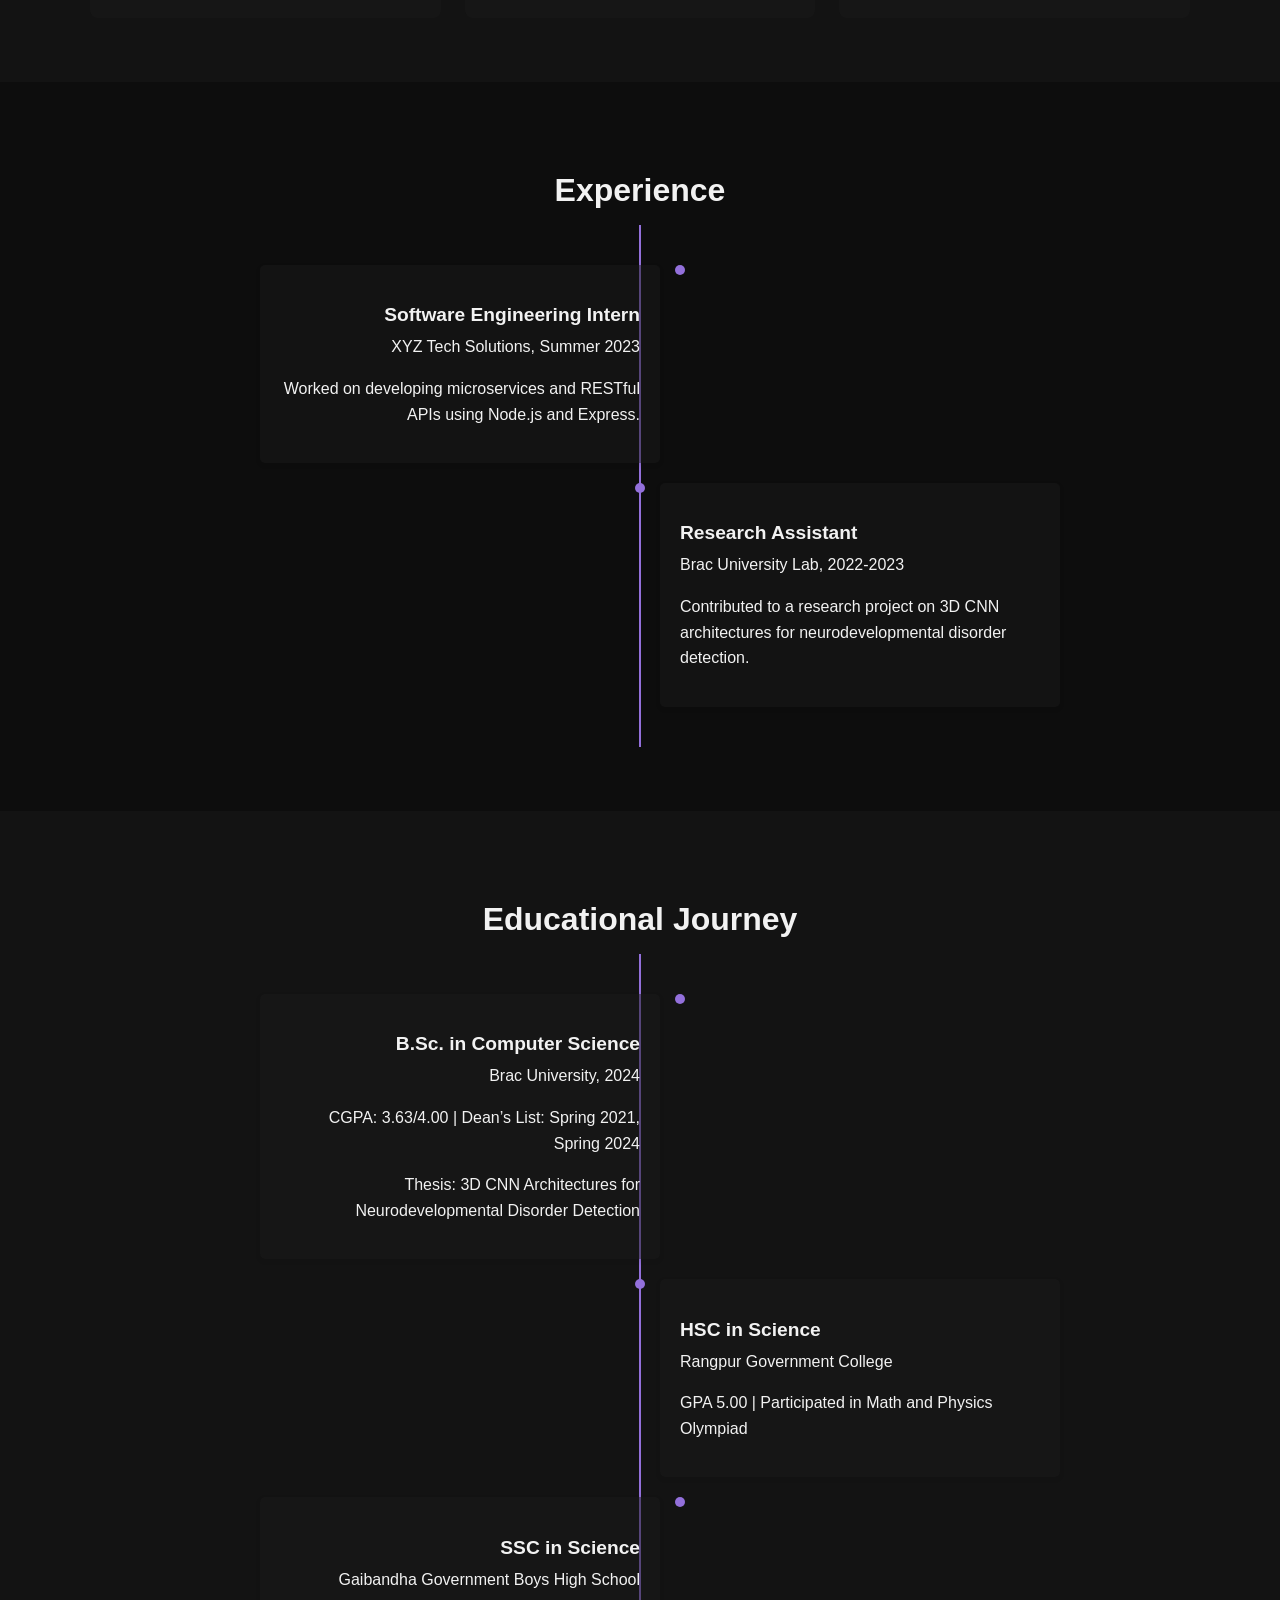
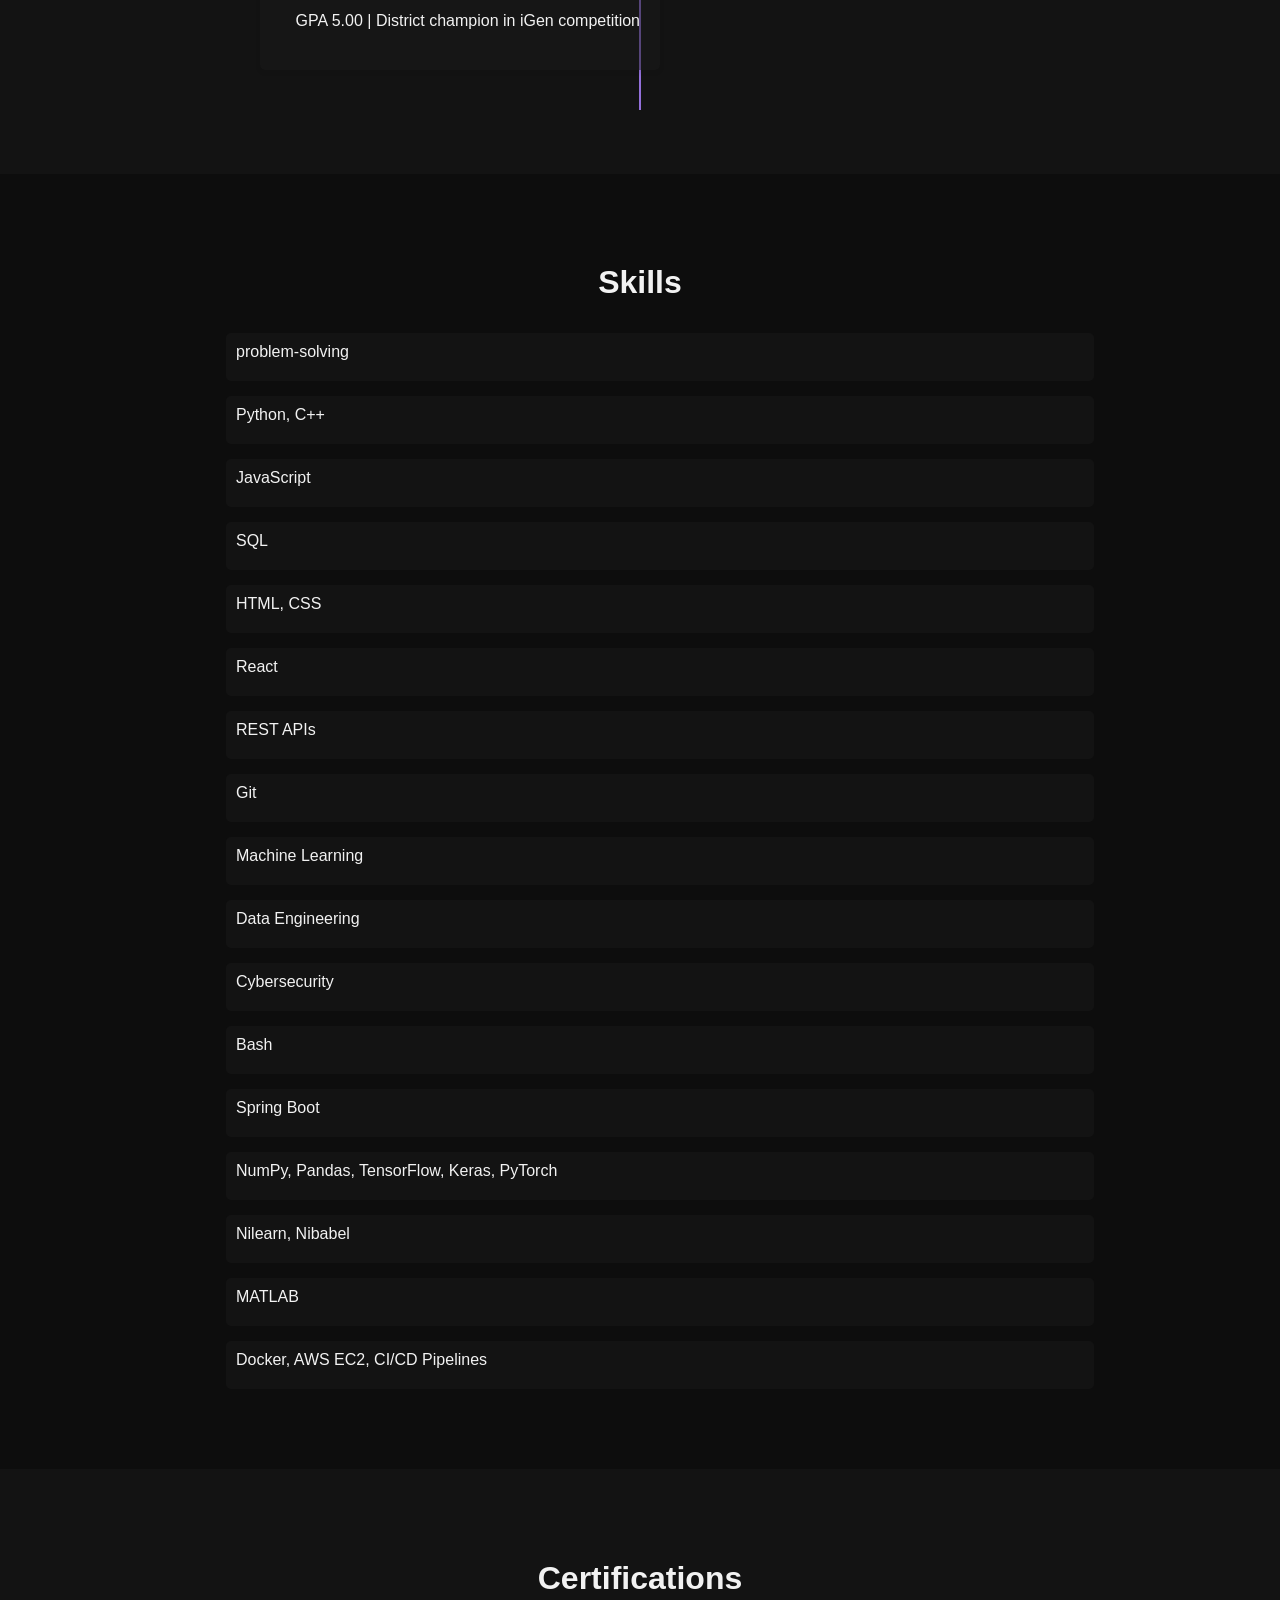
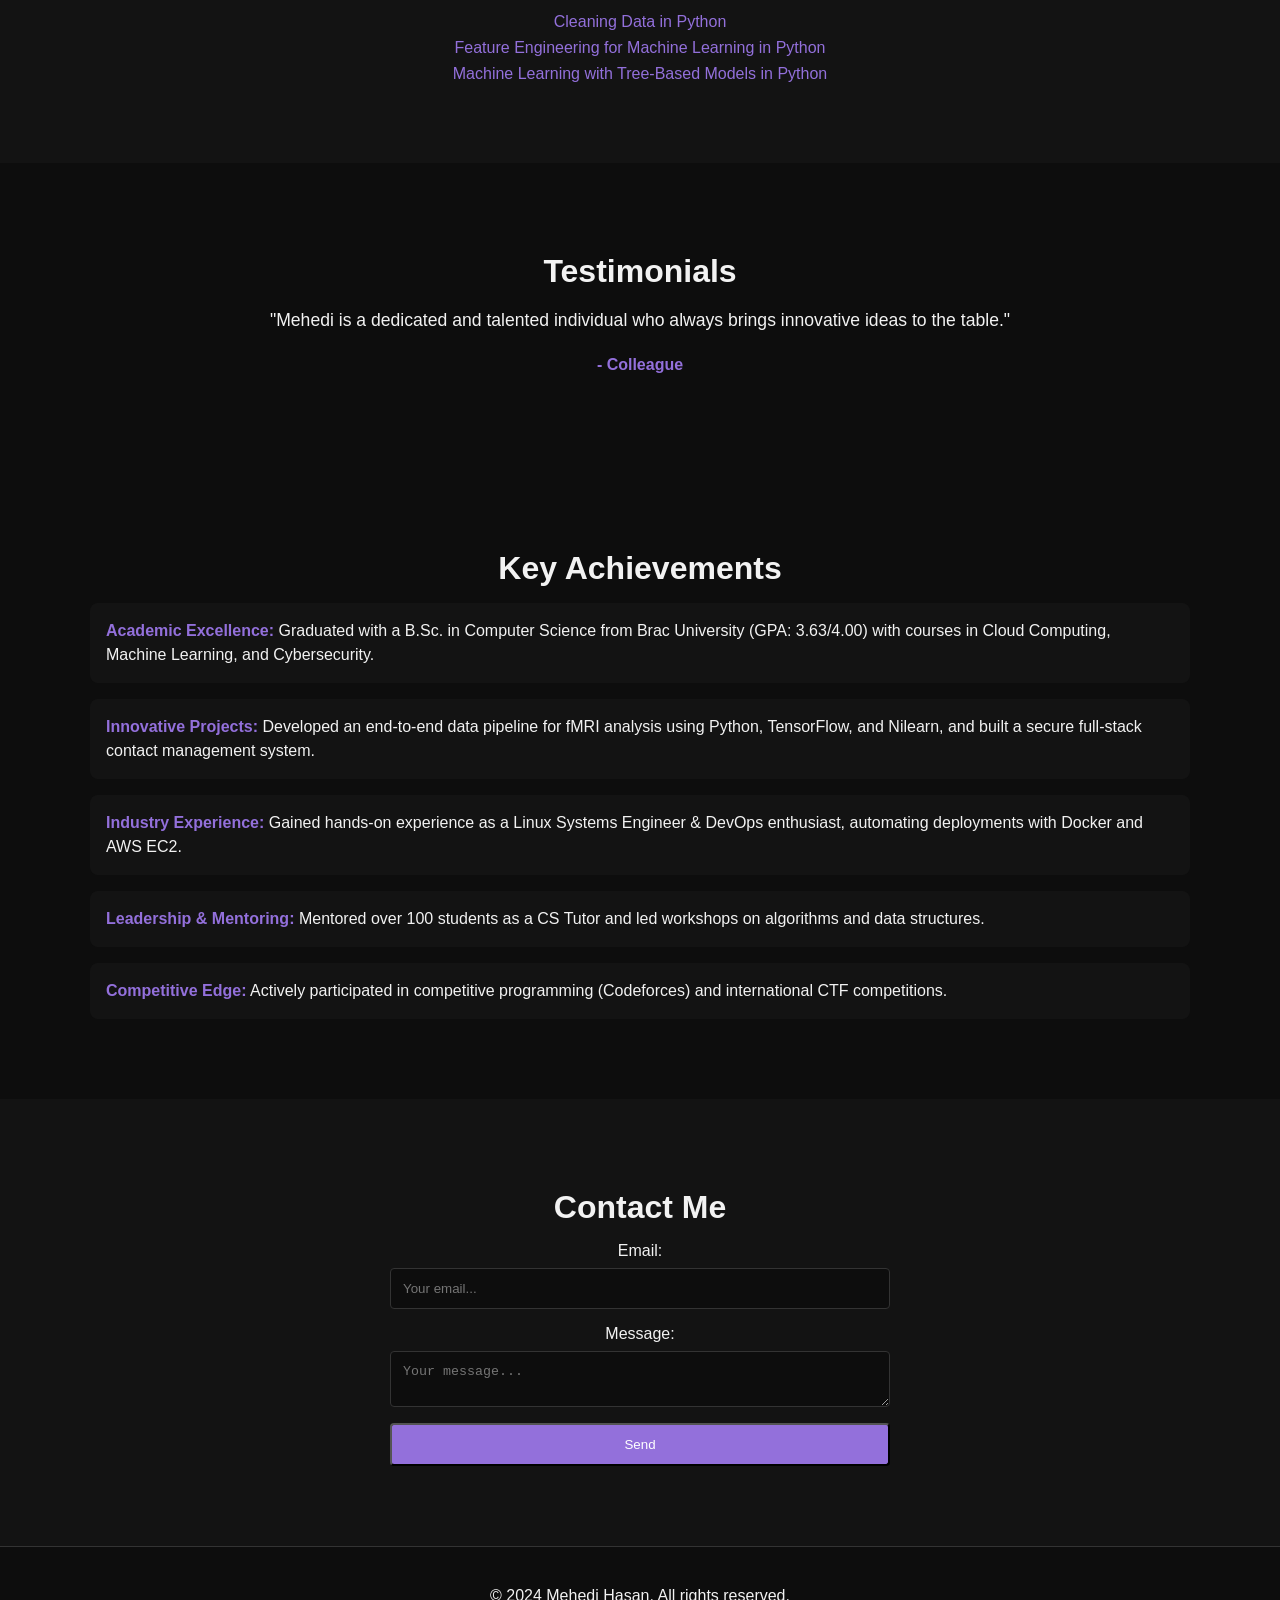
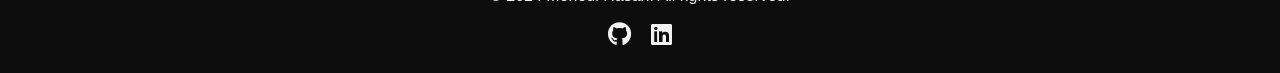
==== commit 6ecd2aa1: "updated overall code to add new sections" ====
--- a/index.html
+++ b/index.html
@@ -224,6 +224,22 @@
   </section>
 
 
+<!-- Key Achievements Section -->
+<section id="highlights" class="section">
+  <div class="container">
+    <h2>Key Achievements</h2>
+    <ul class="highlights-list">
+      <li><strong>Academic Excellence:</strong> Graduated with a B.Sc. in Computer Science from Brac University (GPA: 3.63/4.00) with courses in Cloud Computing, Machine Learning, and Cybersecurity.</li>
+      <li><strong>Innovative Projects:</strong> Developed an end-to-end data pipeline for fMRI analysis using Python, TensorFlow, and Nilearn, and built a secure full-stack contact management system.</li>
+      <li><strong>Industry Experience:</strong> Gained hands-on experience as a Linux Systems Engineer & DevOps enthusiast, automating deployments with Docker and AWS EC2.</li>
+      <li><strong>Leadership & Mentoring:</strong> Mentored over 100 students as a CS Tutor and led workshops on algorithms and data structures.</li>
+      <li><strong>Competitive Edge:</strong> Actively participated in competitive programming (Codeforces) and international CTF competitions.</li>
+    </ul>
+  </div>
+</section>
+
+
+
   <!-- Contact Section -->
   <section id="contact" class="section section-alt">
     <div class="container">
--- a/css/styles.css
+++ b/css/styles.css
@@ -371,6 +371,28 @@
   font-size: 1rem;
   color: var(--accent-color);
 }
+
+
+
+/* Key Achievements Section */
+.highlights-list {
+  list-style: none;
+  padding: 0;
+  margin: 0;
+}
+.highlights-list li {
+  background-color: var(--section-bg-trans);
+  margin: 1rem 0;
+  padding: 1rem;
+  border-radius: 8px;
+  text-align: left;
+  font-size: 1rem;
+  line-height: 1.5;
+}
+.highlights-list li strong {
+  color: var(--accent-color);
+}
+
 
 /* Contact Form */
 .contact-form {
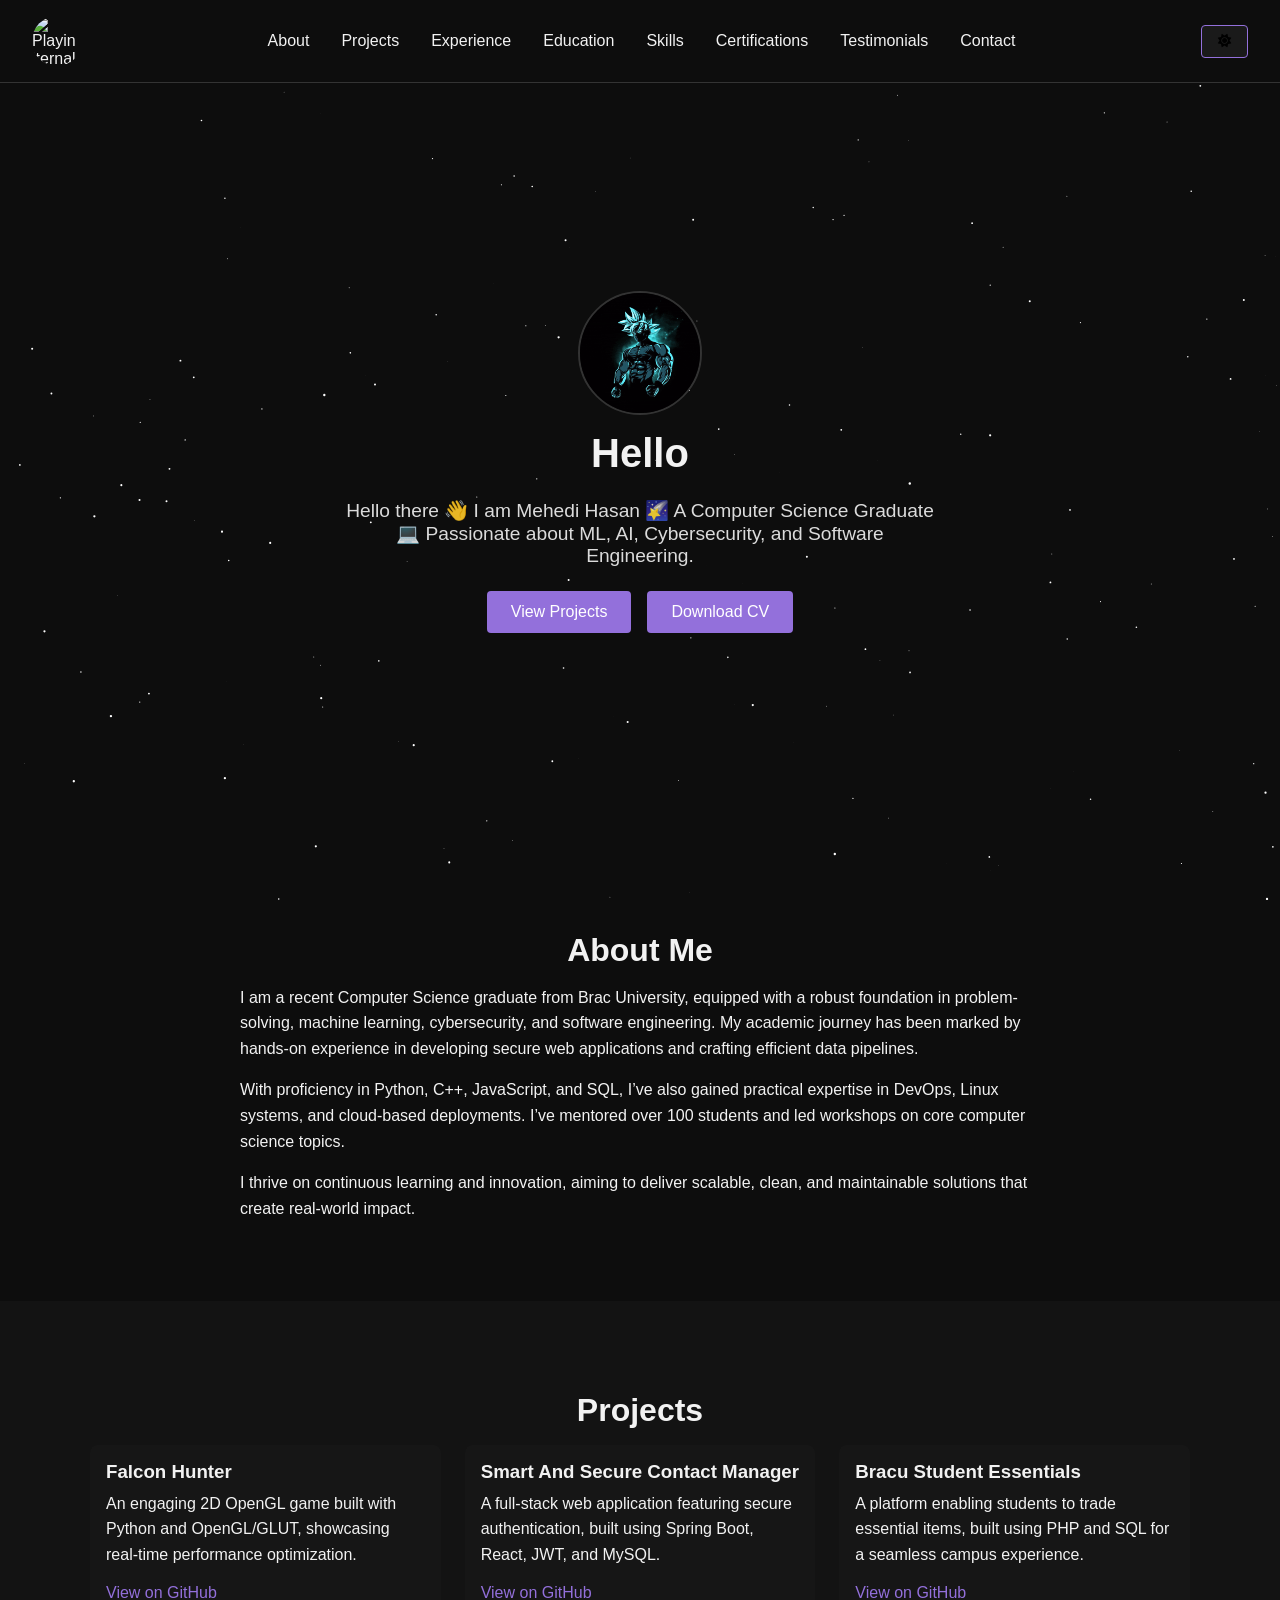
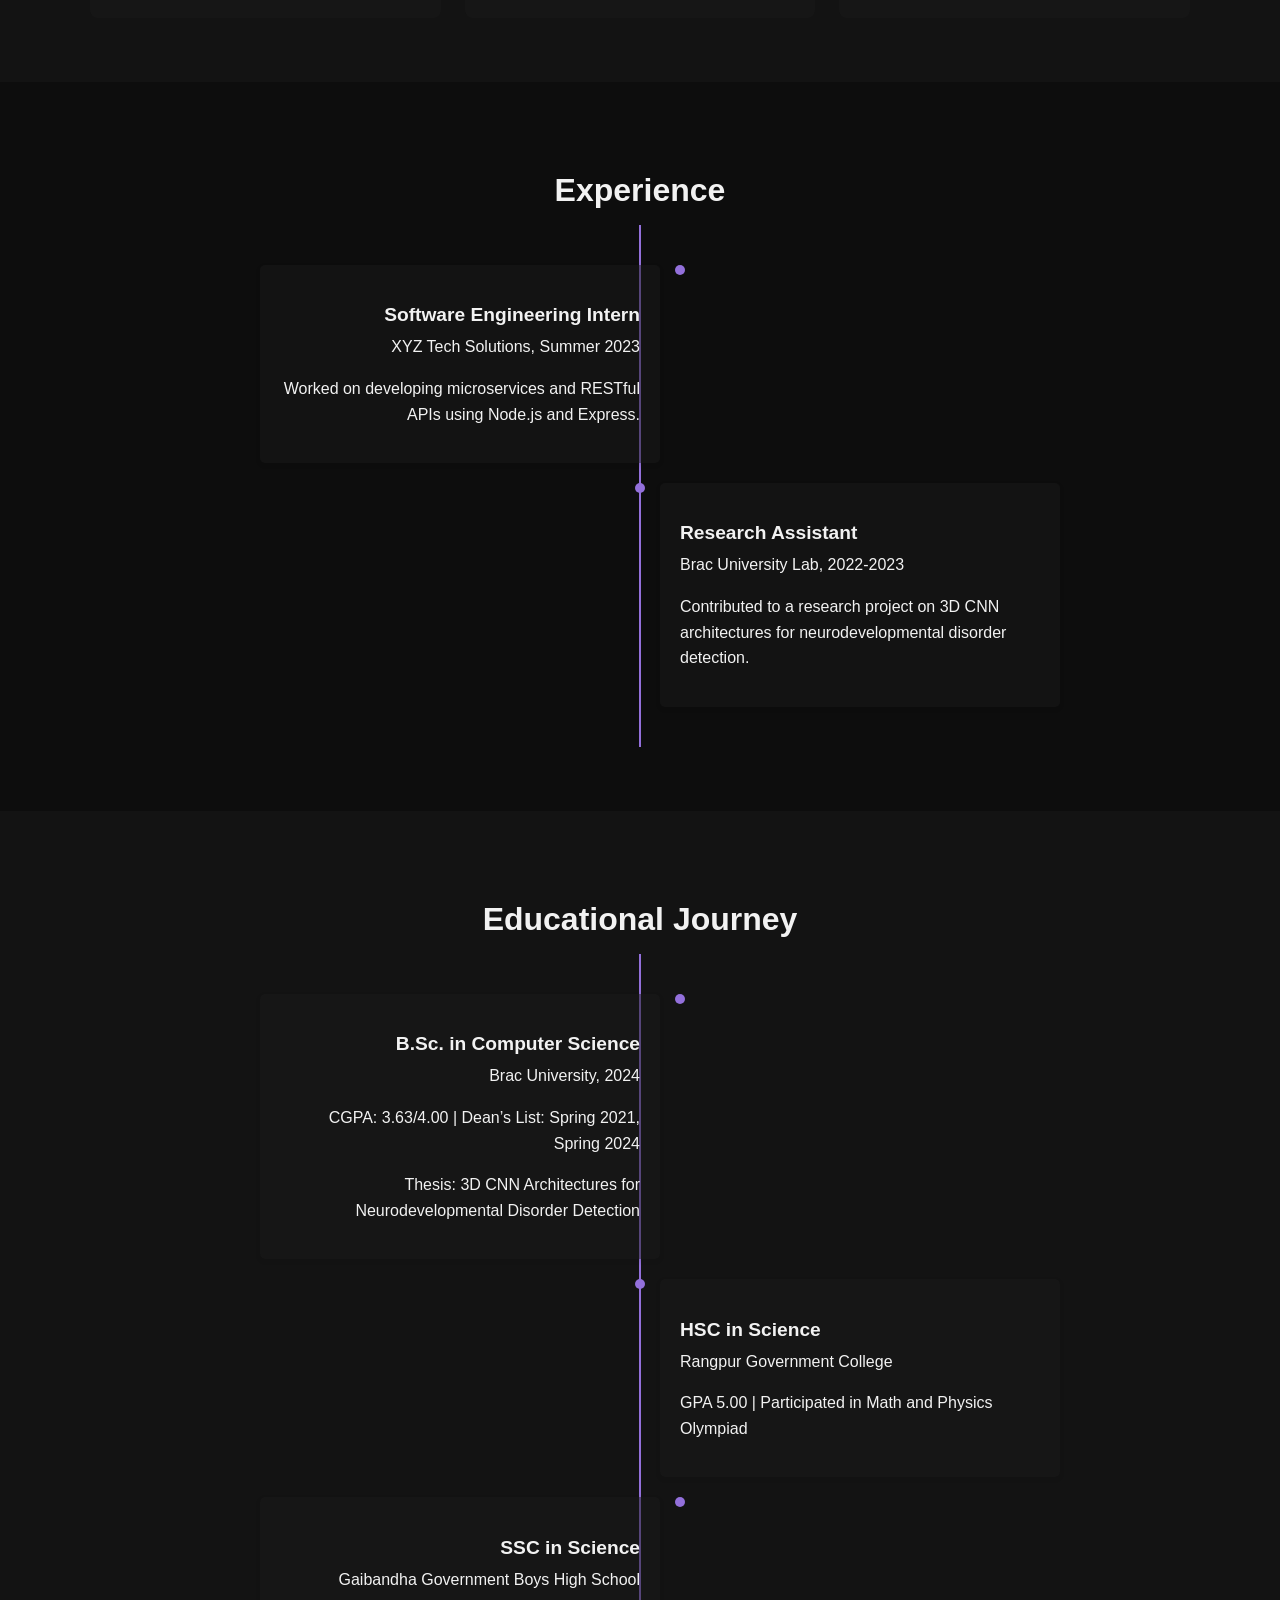
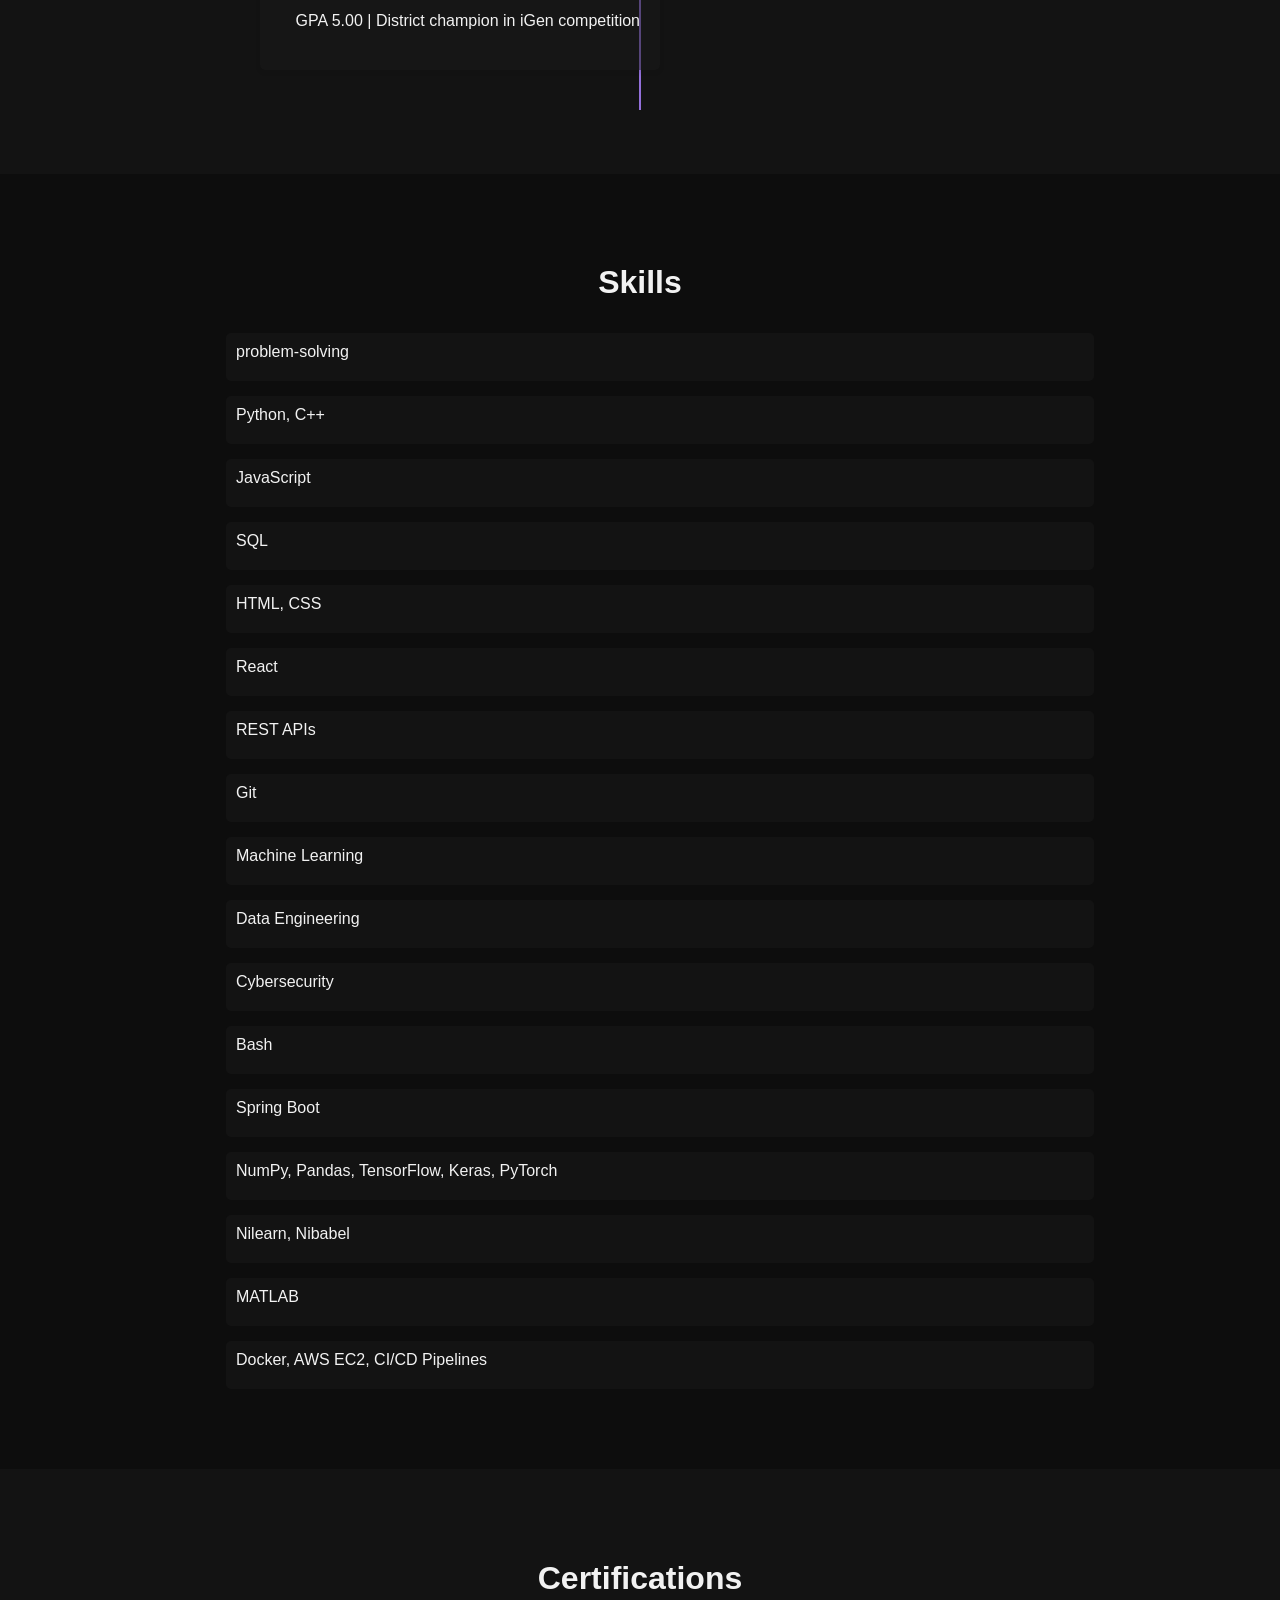
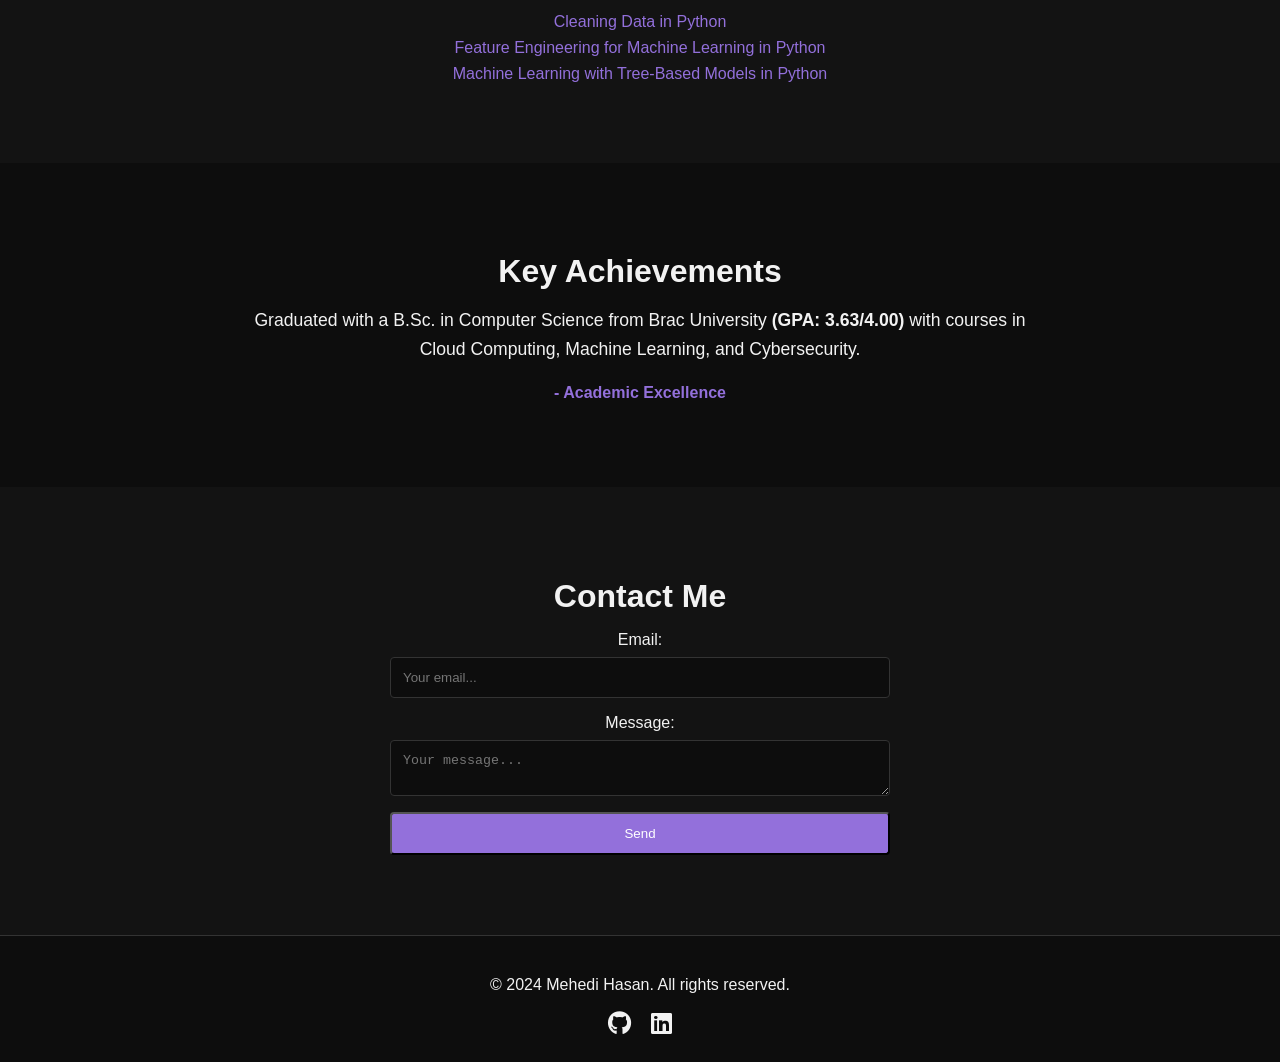
==== commit 3a9fbb3c: "updated overall code to add new sections" ====
--- a/index.html
+++ b/index.html
@@ -205,38 +205,31 @@
   <!-- Testimonials Section -->
   <section id="testimonials" class="section">
     <div class="container">
-      <h2>Testimonials</h2>
+      <h2>Key Achievements</h2>
       <div class="testimonial-carousel">
         <div class="testimonial active">
-          <p>"Mehedi is a dedicated and talented individual who always brings innovative ideas to the table."</p>
-          <h4>- Colleague</h4>
-        </div>
-        <div class="testimonial">
-          <p>"His passion for technology and commitment to excellence is evident in every project he undertakes."</p>
-          <h4>- Mentor</h4>
-        </div>
-        <div class="testimonial">
-          <p>"A quick learner and an excellent team player, Mehedi will be a valuable asset to any company."</p>
-          <h4>- Supervisor</h4>
-        </div>
-      </div>
-    </div>
-  </section>
-
-
-<!-- Key Achievements Section -->
-<section id="highlights" class="section">
-  <div class="container">
-    <h2>Key Achievements</h2>
-    <ul class="highlights-list">
-      <li><strong>Academic Excellence:</strong> Graduated with a B.Sc. in Computer Science from Brac University (GPA: 3.63/4.00) with courses in Cloud Computing, Machine Learning, and Cybersecurity.</li>
-      <li><strong>Innovative Projects:</strong> Developed an end-to-end data pipeline for fMRI analysis using Python, TensorFlow, and Nilearn, and built a secure full-stack contact management system.</li>
-      <li><strong>Industry Experience:</strong> Gained hands-on experience as a Linux Systems Engineer & DevOps enthusiast, automating deployments with Docker and AWS EC2.</li>
-      <li><strong>Leadership & Mentoring:</strong> Mentored over 100 students as a CS Tutor and led workshops on algorithms and data structures.</li>
-      <li><strong>Competitive Edge:</strong> Actively participated in competitive programming (Codeforces) and international CTF competitions.</li>
-    </ul>
-  </div>
-</section>
+          <p>Graduated with a B.Sc. in Computer Science from Brac University <strong>(GPA: 3.63/4.00)</strong> with courses in Cloud Computing, Machine Learning, and Cybersecurity.</p>
+          <h4>- Academic Excellence</h4>
+        </div>
+        <div class="testimonial">
+          <p>Developed an end-to-end data pipeline for fMRI analysis using Python, TensorFlow, and Nilearn, and built a secure full-stack contact management system.</p>
+          <h4>- Innovative Projects</h4>
+        </div>
+        <div class="testimonial">
+          <p>Gained hands-on experience as a Linux Systems Engineer & DevOps enthusiast, automating deployments with Docker and AWS EC2.</p>
+          <h4>- Industry Experience</h4>
+        </div>
+        <div class="testimonial">
+          <p>Mentored over 100 students as a CS Tutor and led workshops on algorithms and data structures.</p>
+          <h4>- Leadership & Mentoring</h4>
+        </div>
+        <div class="testimonial">
+          <p>Actively participated in competitive programming (Codeforces) and international CTF competitions.</p>
+          <h4>- Competitive Edge</h4>
+        </div>
+      </div>
+    </div>
+  </section>
 
 
 
--- a/css/styles.css
+++ b/css/styles.css
@@ -372,26 +372,6 @@
   color: var(--accent-color);
 }
 
-
-
-/* Key Achievements Section */
-.highlights-list {
-  list-style: none;
-  padding: 0;
-  margin: 0;
-}
-.highlights-list li {
-  background-color: var(--section-bg-trans);
-  margin: 1rem 0;
-  padding: 1rem;
-  border-radius: 8px;
-  text-align: left;
-  font-size: 1rem;
-  line-height: 1.5;
-}
-.highlights-list li strong {
-  color: var(--accent-color);
-}
 
 
 /* Contact Form */
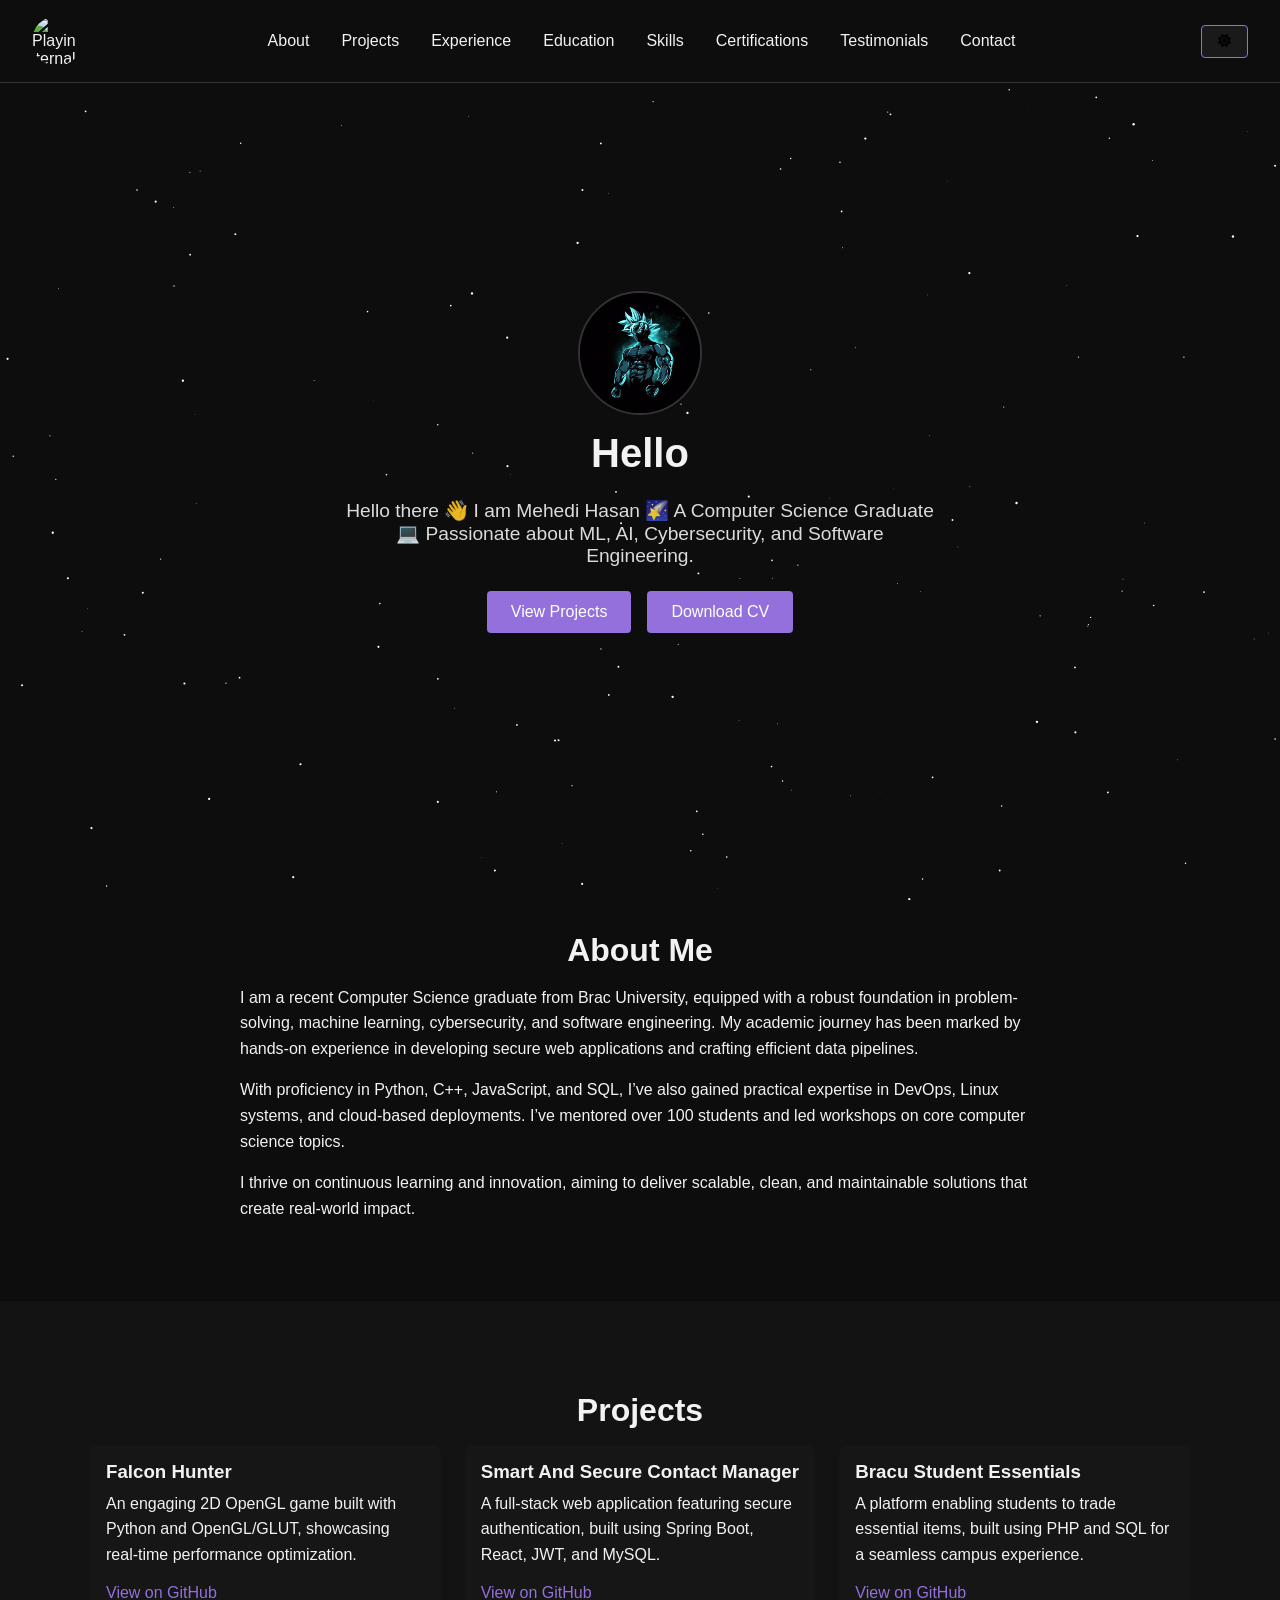
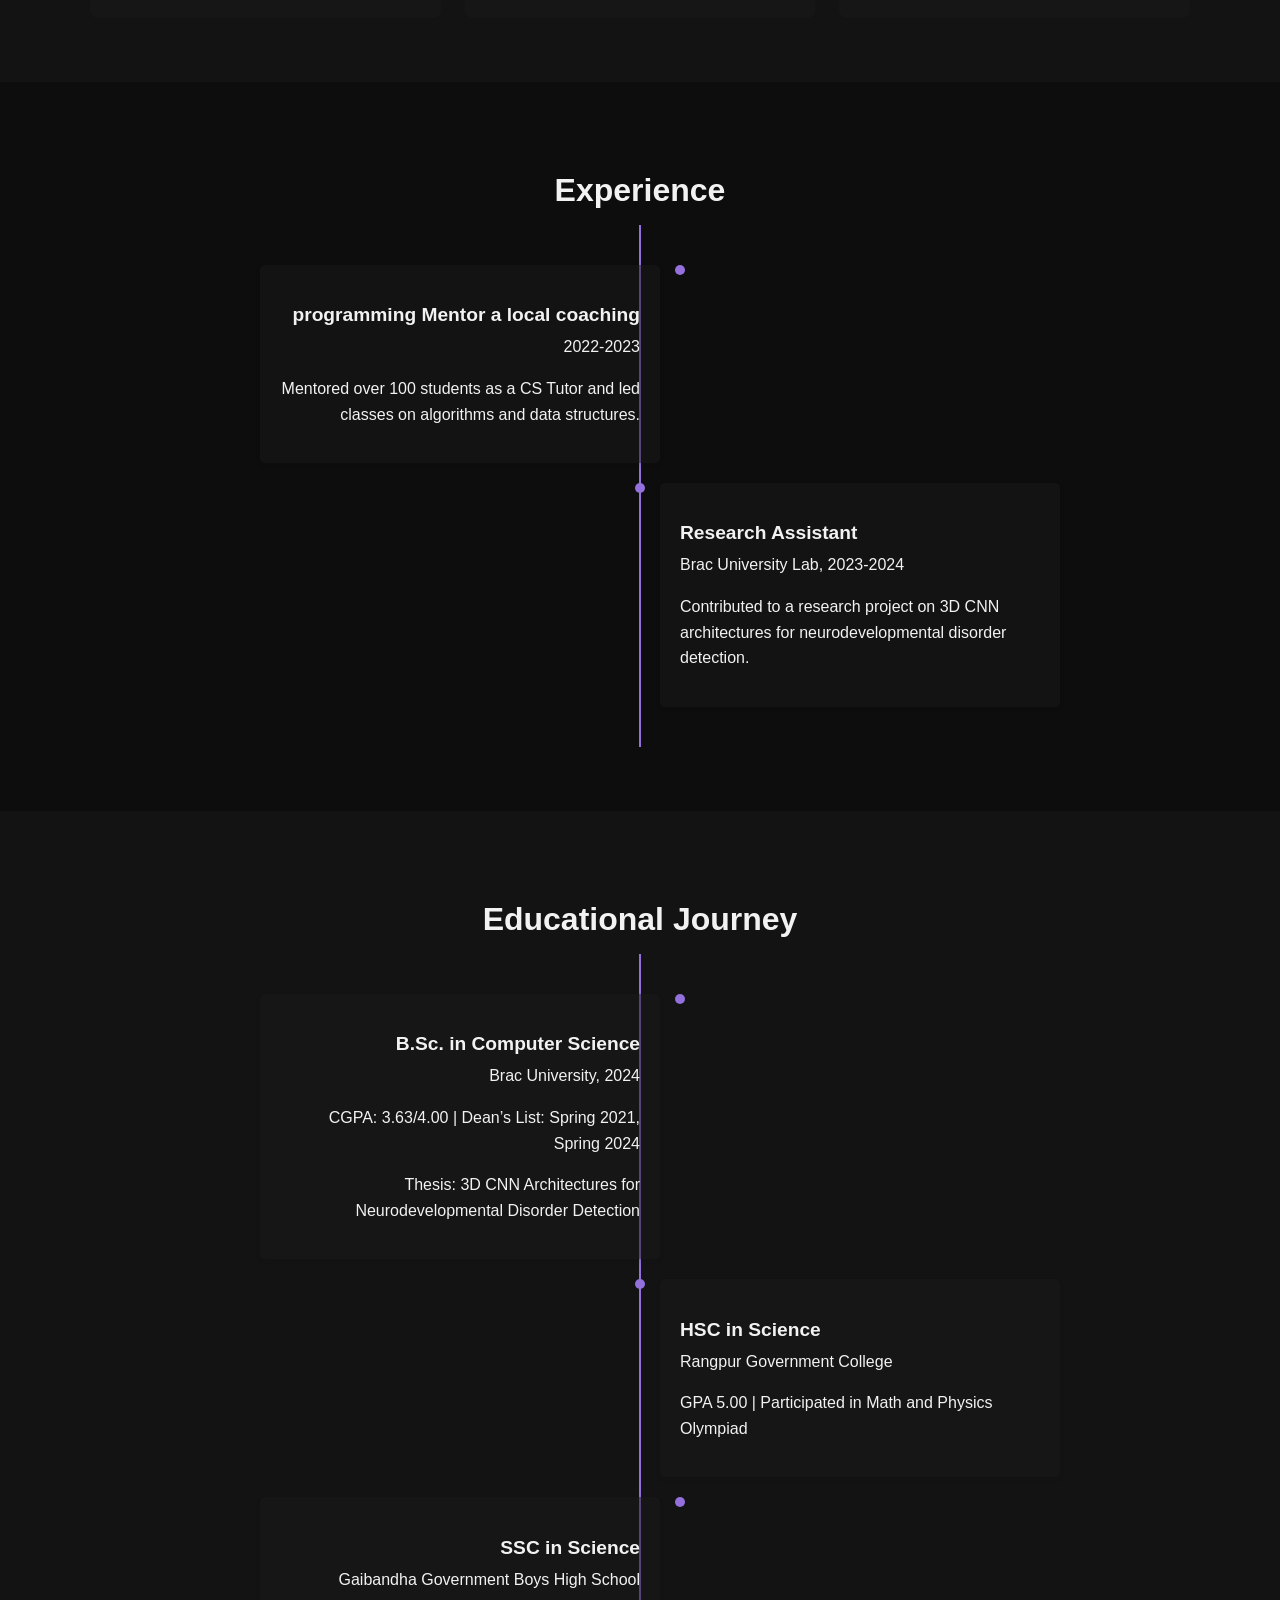
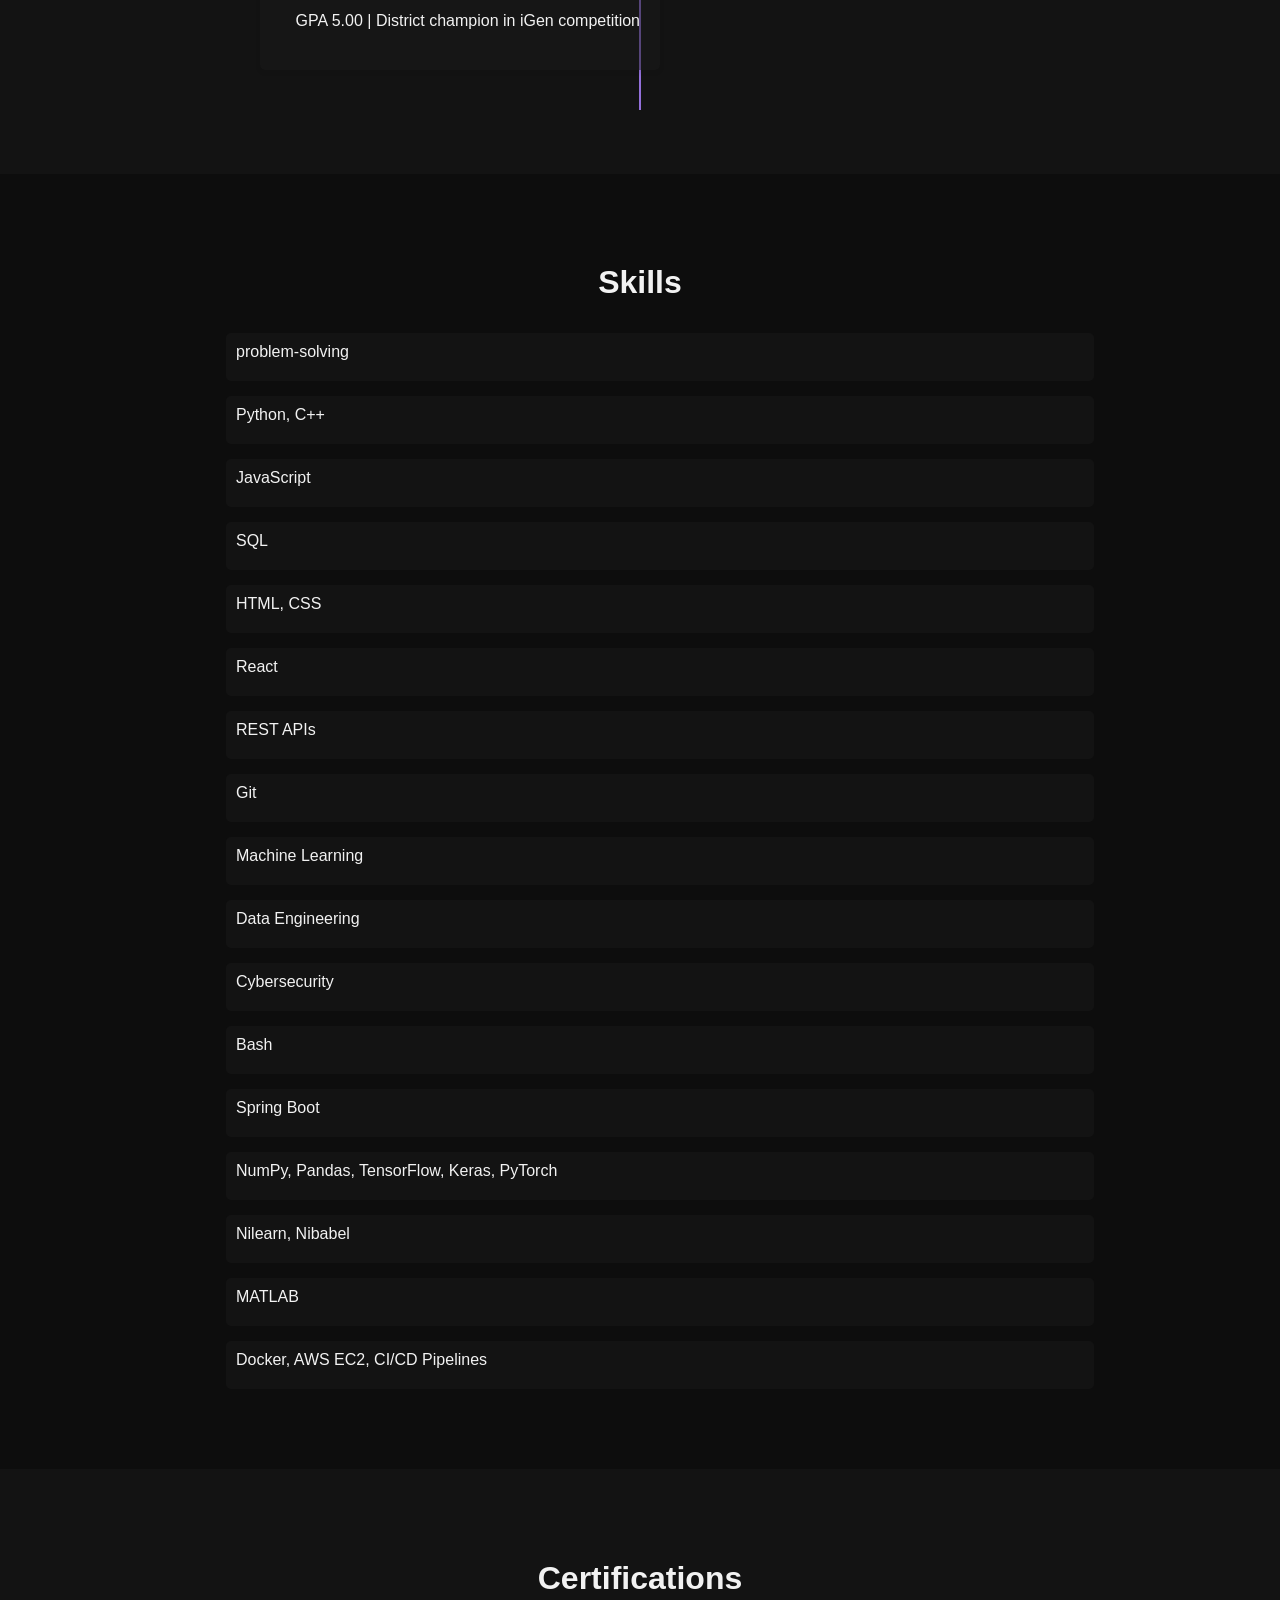
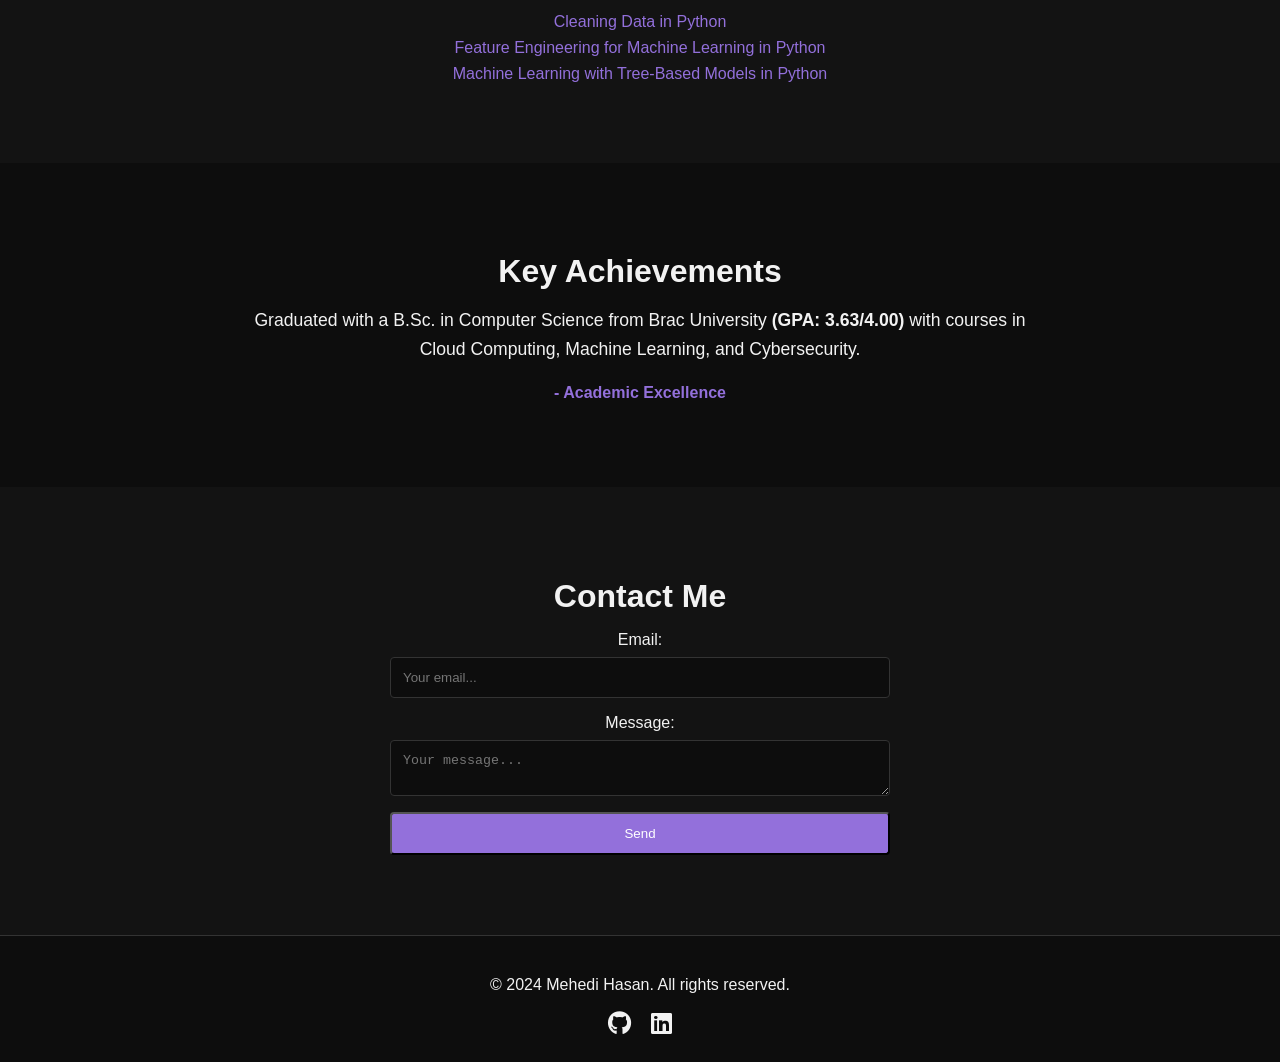
==== commit 6a12996d: "minor information update" ====
--- a/index.html
+++ b/index.html
@@ -115,15 +115,15 @@
       <div class="timeline">
         <div class="timeline-item left">
           <div class="timeline-content">
-            <h3>Software Engineering Intern</h3>
-            <p>XYZ Tech Solutions, Summer 2023</p>
-            <p>Worked on developing microservices and RESTful APIs using Node.js and Express.</p>
+            <h3>programming Mentor a local coaching</h3>
+            <p>2022-2023</p>
+            <p>Mentored over 100 students as a CS Tutor and led classes on algorithms and data structures.</p>
           </div>
         </div>
         <div class="timeline-item right">
           <div class="timeline-content">
             <h3>Research Assistant</h3>
-            <p>Brac University Lab, 2022-2023</p>
+            <p>Brac University Lab, 2023-2024</p>
             <p>Contributed to a research project on 3D CNN architectures for neurodevelopmental disorder detection.</p>
           </div>
         </div>
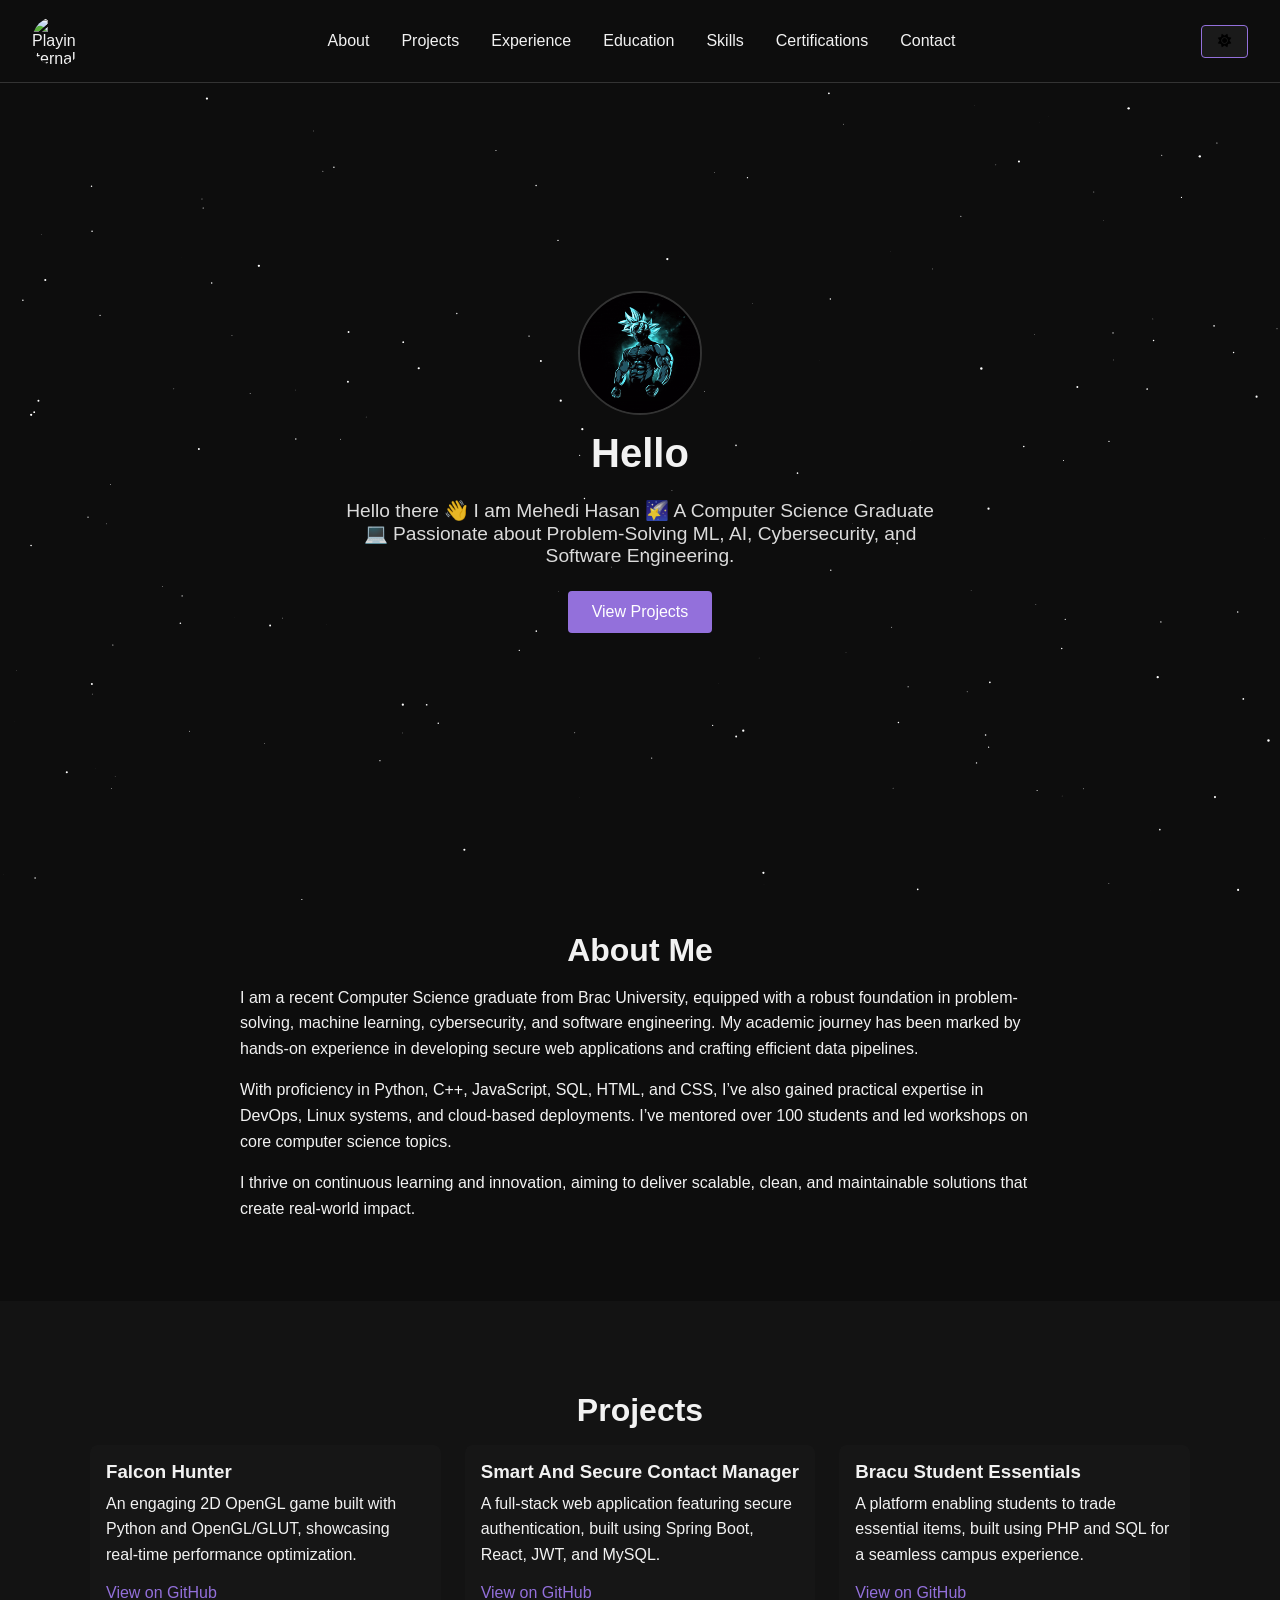
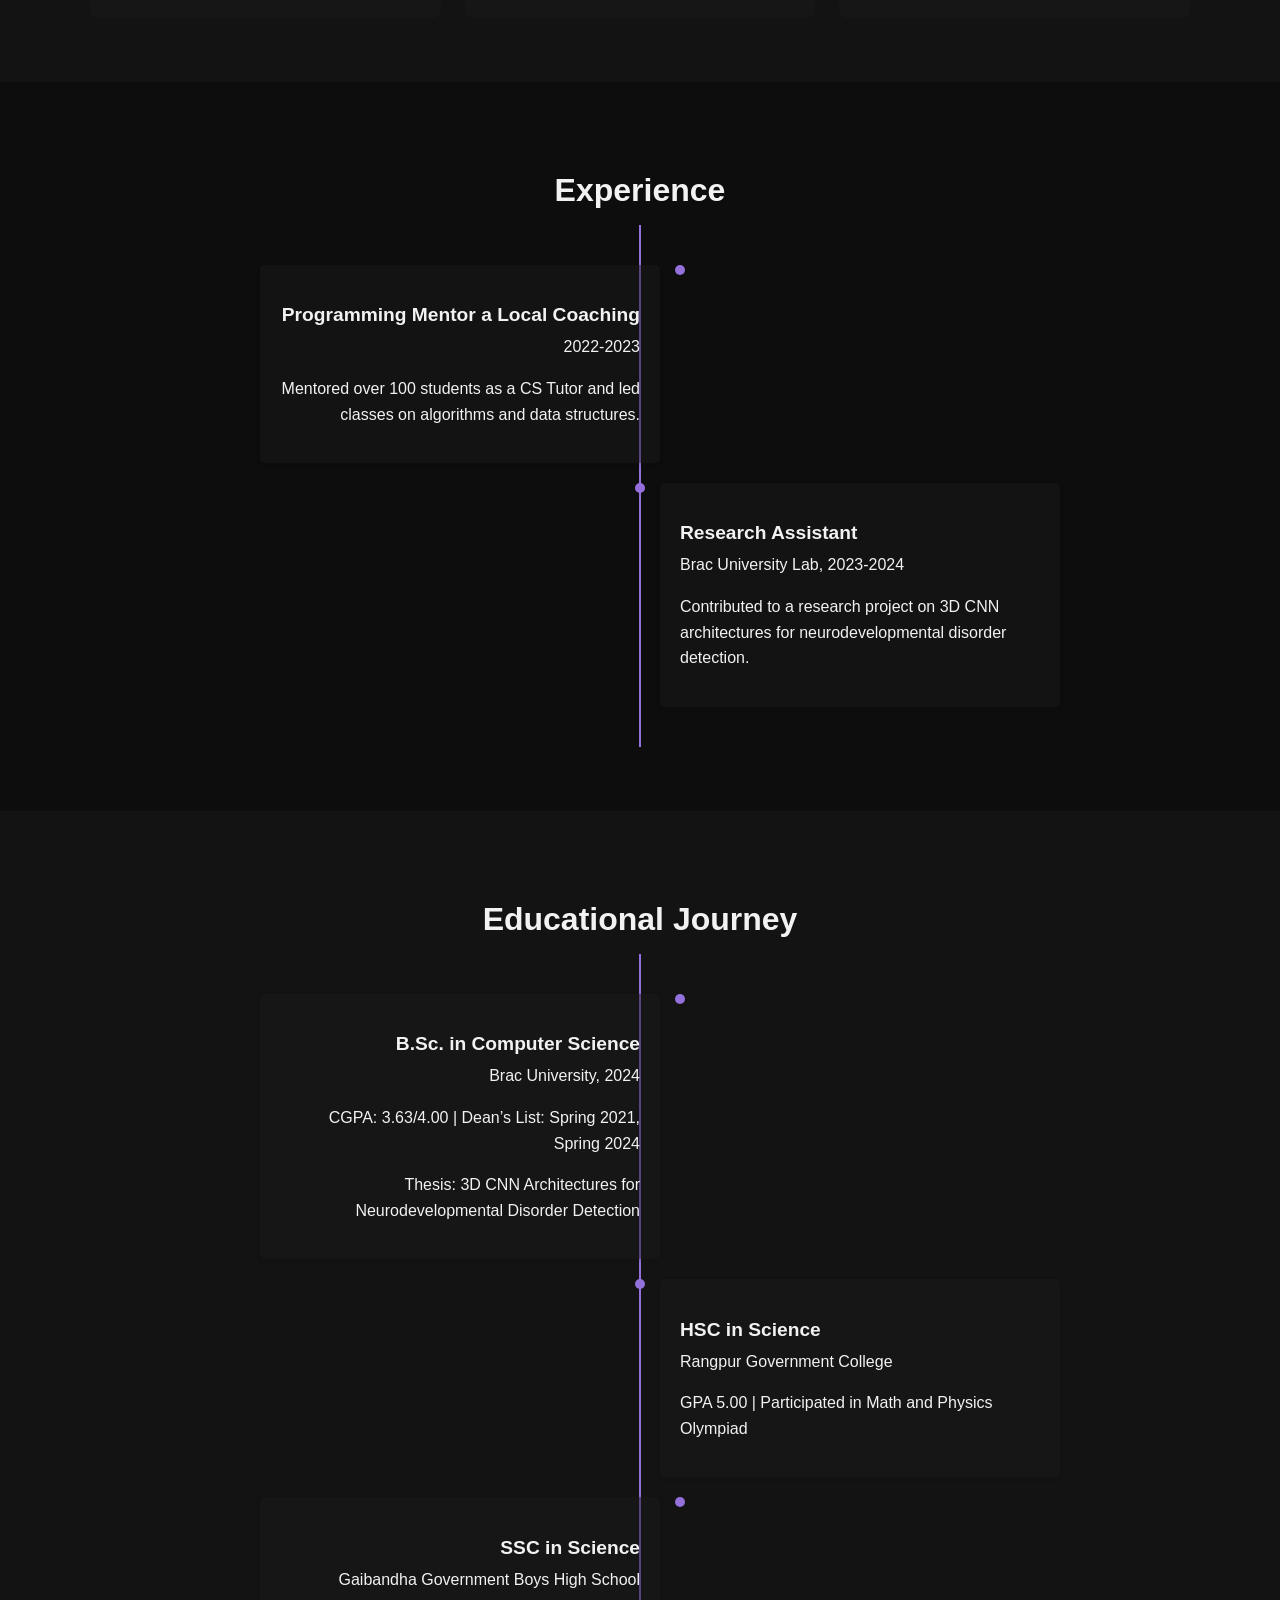
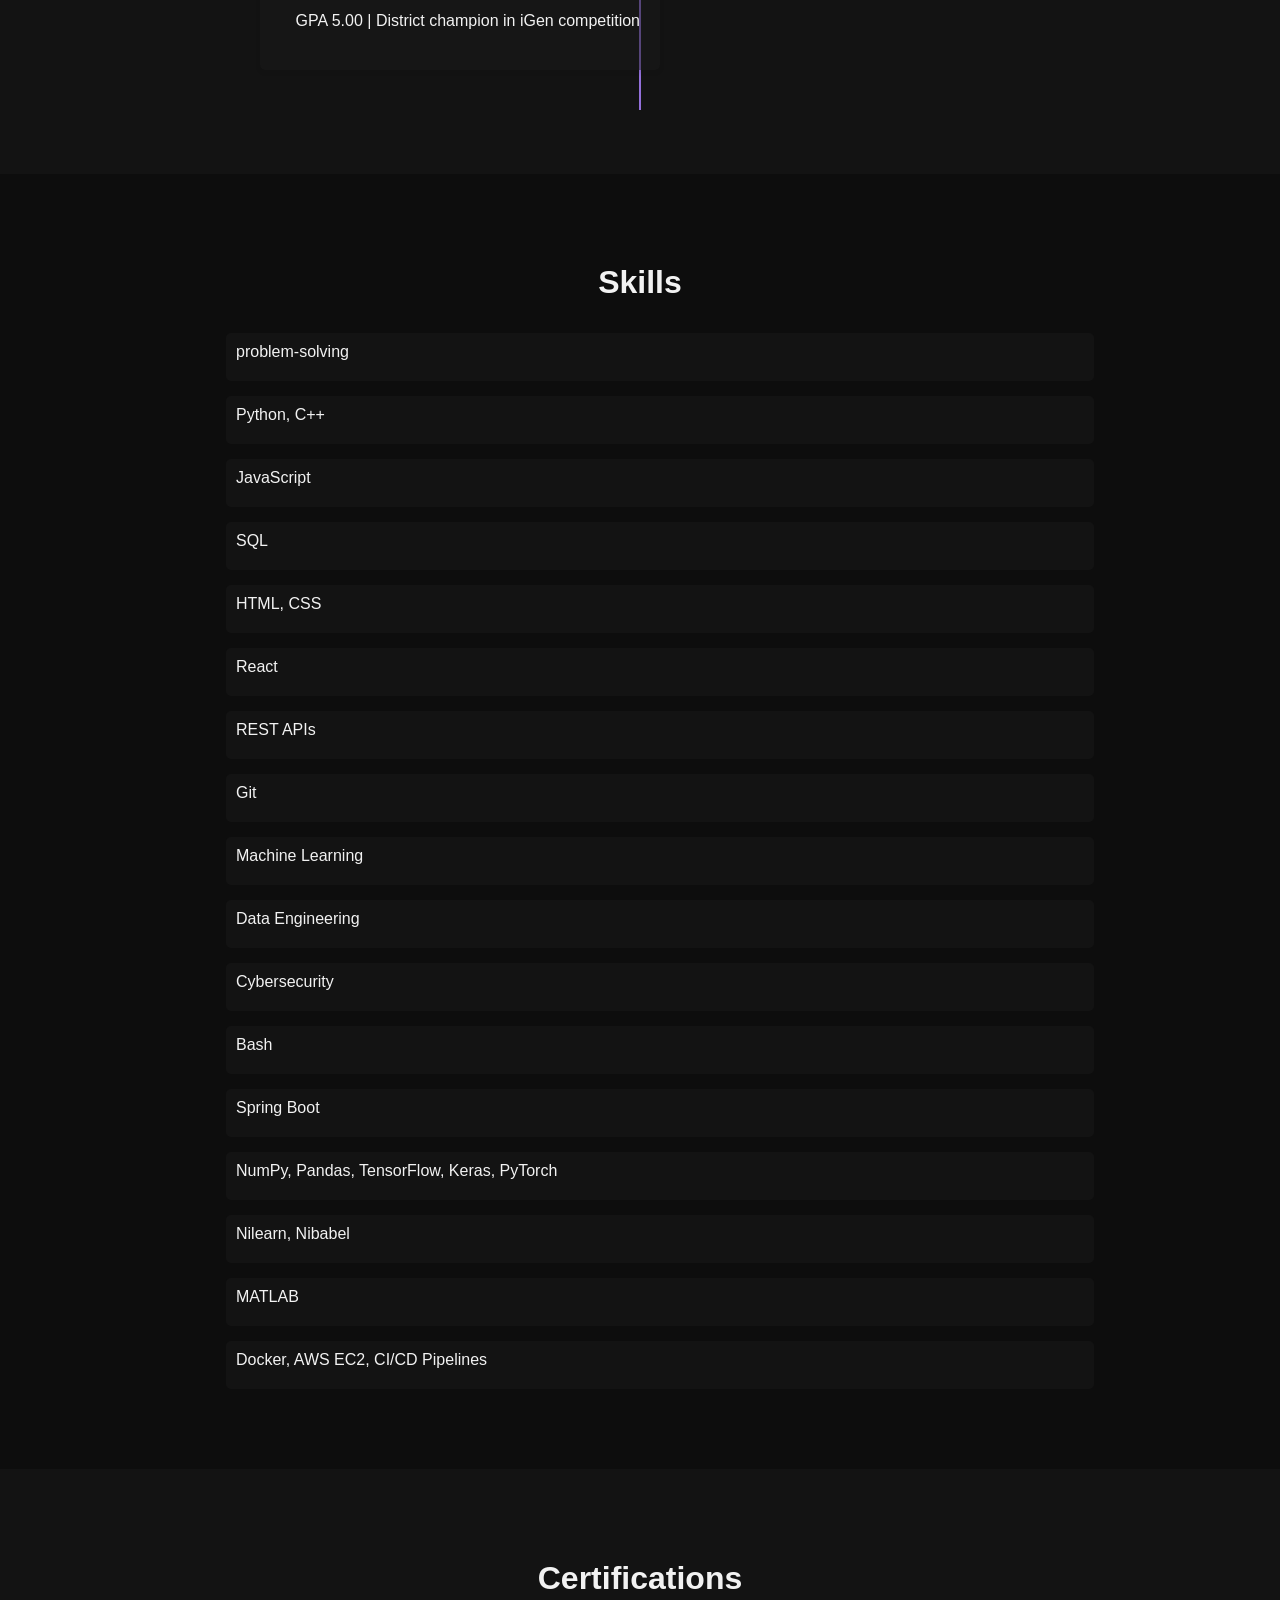
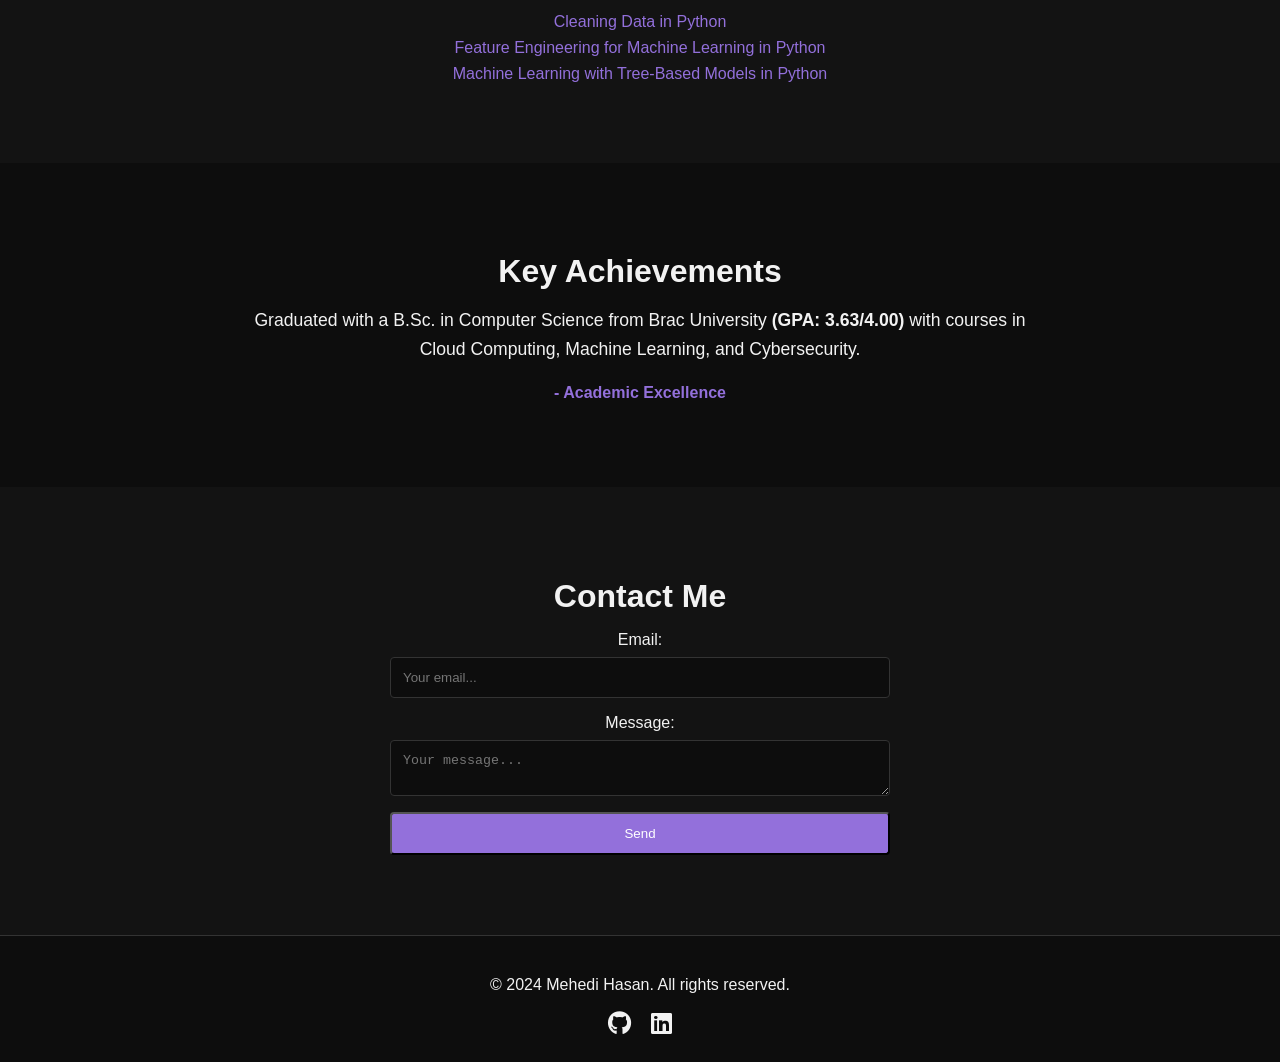
==== commit 1484a66e: "minor info correction" ====
--- a/index.html
+++ b/index.html
@@ -31,7 +31,6 @@
         <li><a href="#education">Education</a></li>
         <li><a href="#skills">Skills</a></li>
         <li><a href="#certifications">Certifications</a></li>
-        <li><a href="#testimonials">Testimonials</a></li>
         <li><a href="#contact">Contact</a></li>
       </ul>
     </nav>
@@ -57,11 +56,11 @@
         }, 2000);
       </script>
       <p class="hero-subtitle">
-        Hello there 👋 I am Mehedi Hasan 🌠 A Computer Science Graduate 💻 Passionate about ML, AI, Cybersecurity, and Software Engineering.
+        Hello there 👋 I am Mehedi Hasan 🌠 A Computer Science Graduate 💻 Passionate about Problem-Solving ML, AI, Cybersecurity, and Software Engineering.
       </p>
       <div class="hero-buttons">
         <a href="#projects" class="btn">View Projects</a>
-        <a href="cv.pdf" class="btn download-btn" download>Download CV</a>
+        <!-- <a href="cv.pdf" class="btn download-btn" download>Download CV</a> -->
       </div>
     </div>
   </section>
@@ -75,7 +74,7 @@
           I am a recent Computer Science graduate from Brac University, equipped with a robust foundation in problem-solving, machine learning, cybersecurity, and software engineering. My academic journey has been marked by hands-on experience in developing secure web applications and crafting efficient data pipelines.
         </p>
         <p>
-          With proficiency in Python, C++, JavaScript, and SQL, I’ve also gained practical expertise in DevOps, Linux systems, and cloud-based deployments. I’ve mentored over 100 students and led workshops on core computer science topics.
+          With proficiency in Python, C++, JavaScript, SQL, HTML, and CSS, I’ve also gained practical expertise in DevOps, Linux systems, and cloud-based deployments. I’ve mentored over 100 students and led workshops on core computer science topics.
         </p>
         <p>
           I thrive on continuous learning and innovation, aiming to deliver scalable, clean, and maintainable solutions that create real-world impact.
@@ -115,7 +114,7 @@
       <div class="timeline">
         <div class="timeline-item left">
           <div class="timeline-content">
-            <h3>programming Mentor a local coaching</h3>
+            <h3>Programming Mentor a Local Coaching</h3>
             <p>2022-2023</p>
             <p>Mentored over 100 students as a CS Tutor and led classes on algorithms and data structures.</p>
           </div>
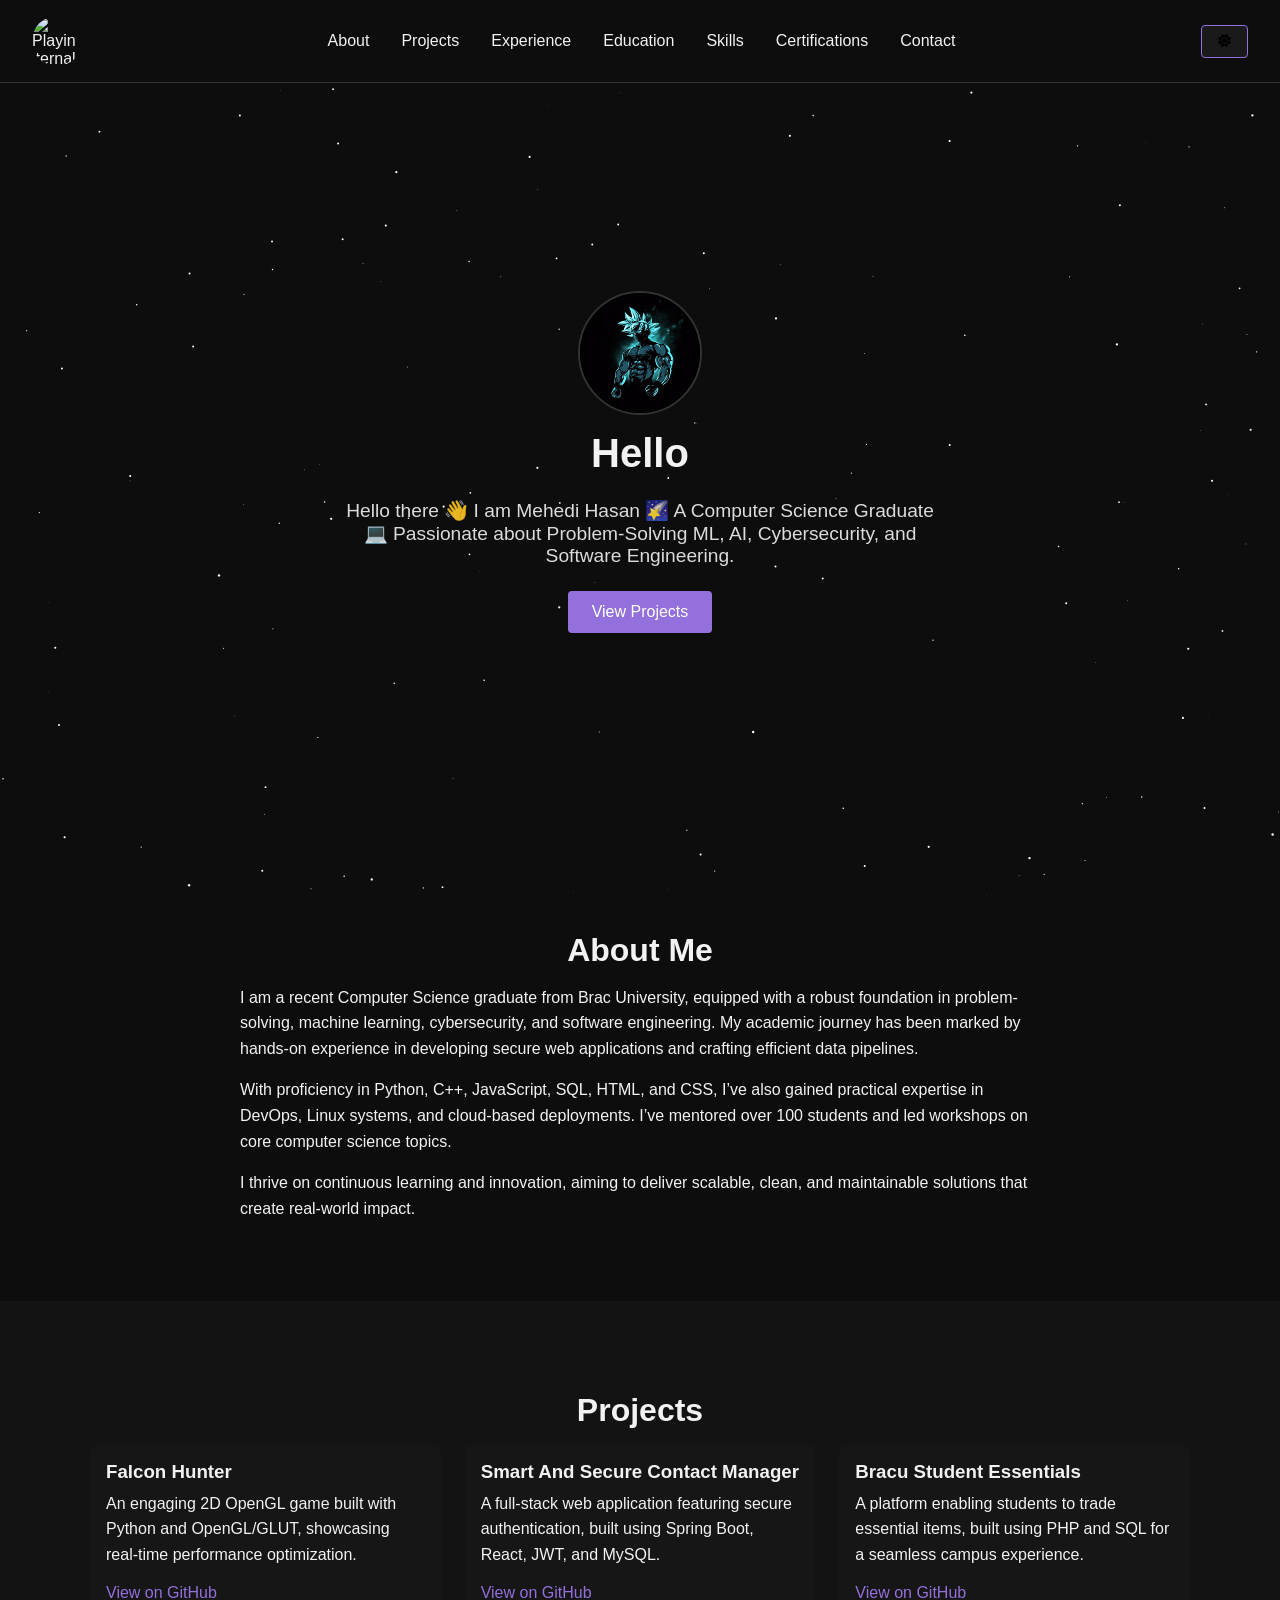
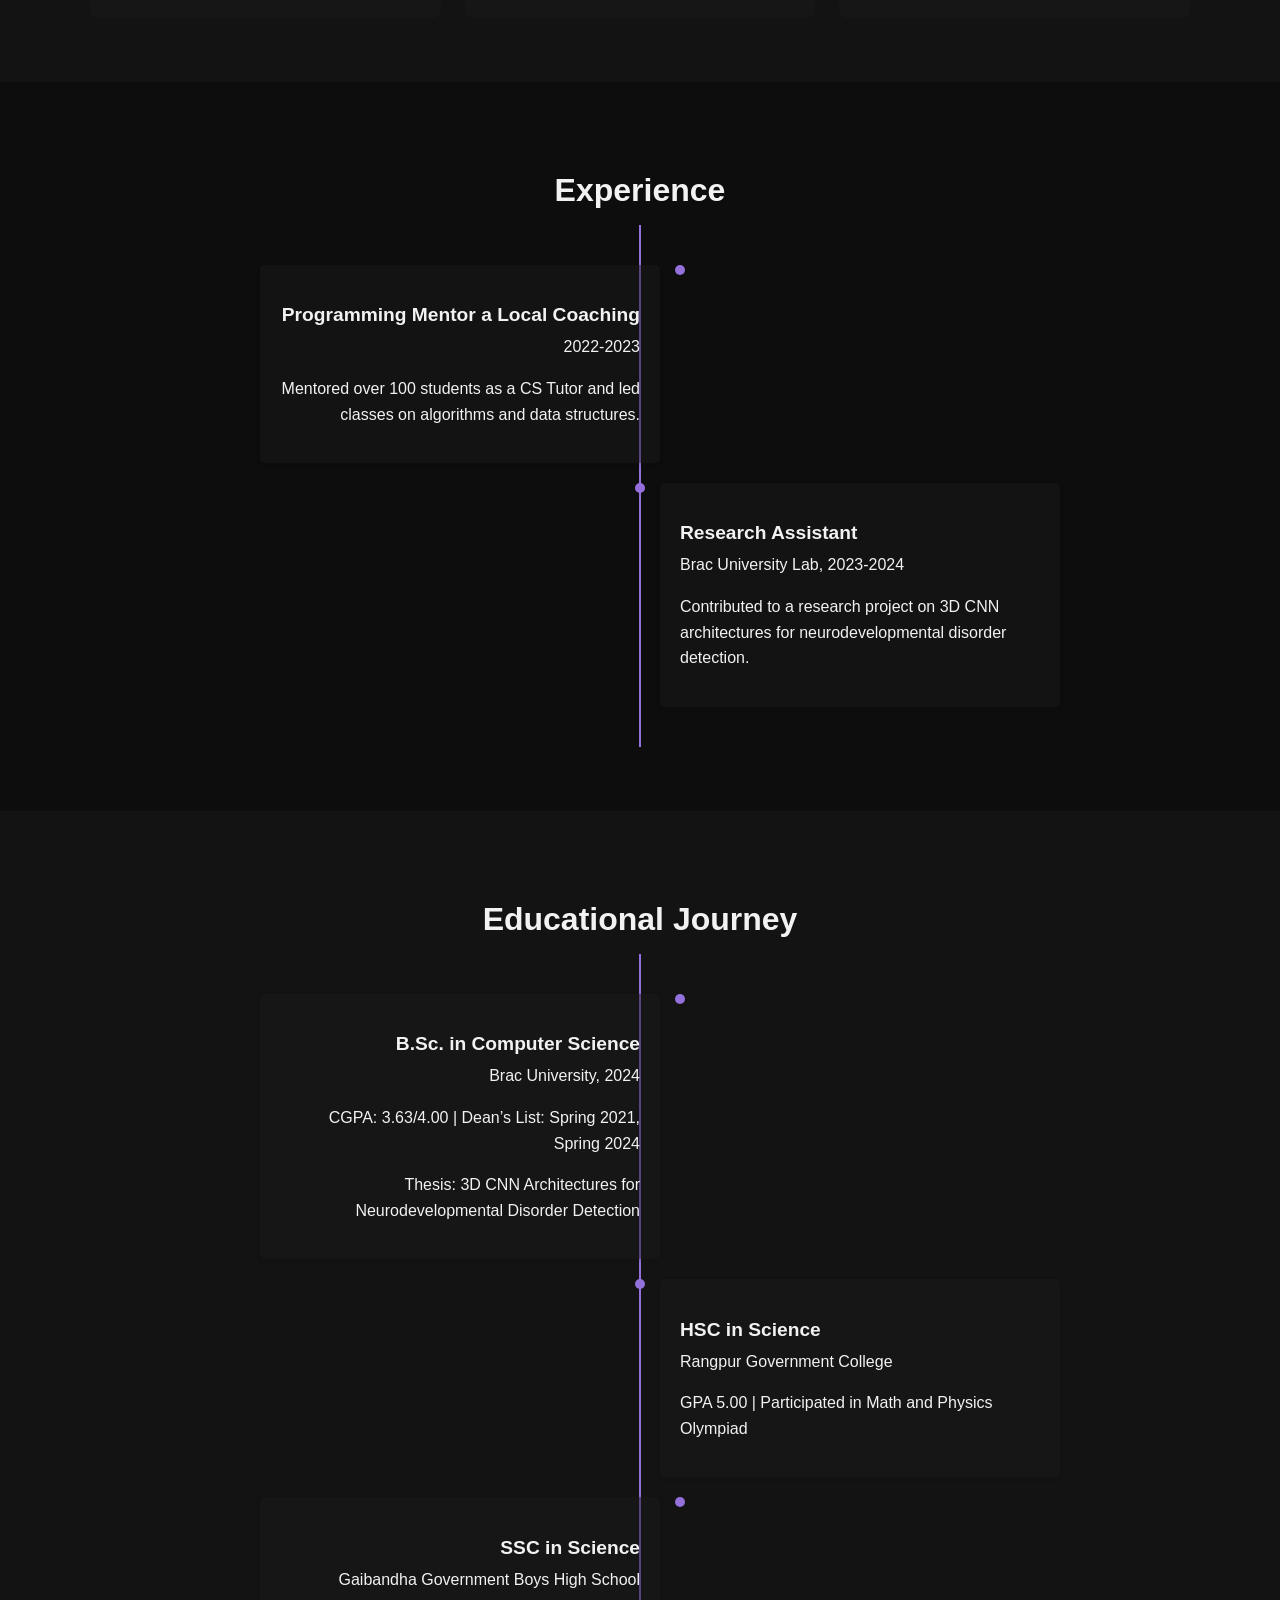
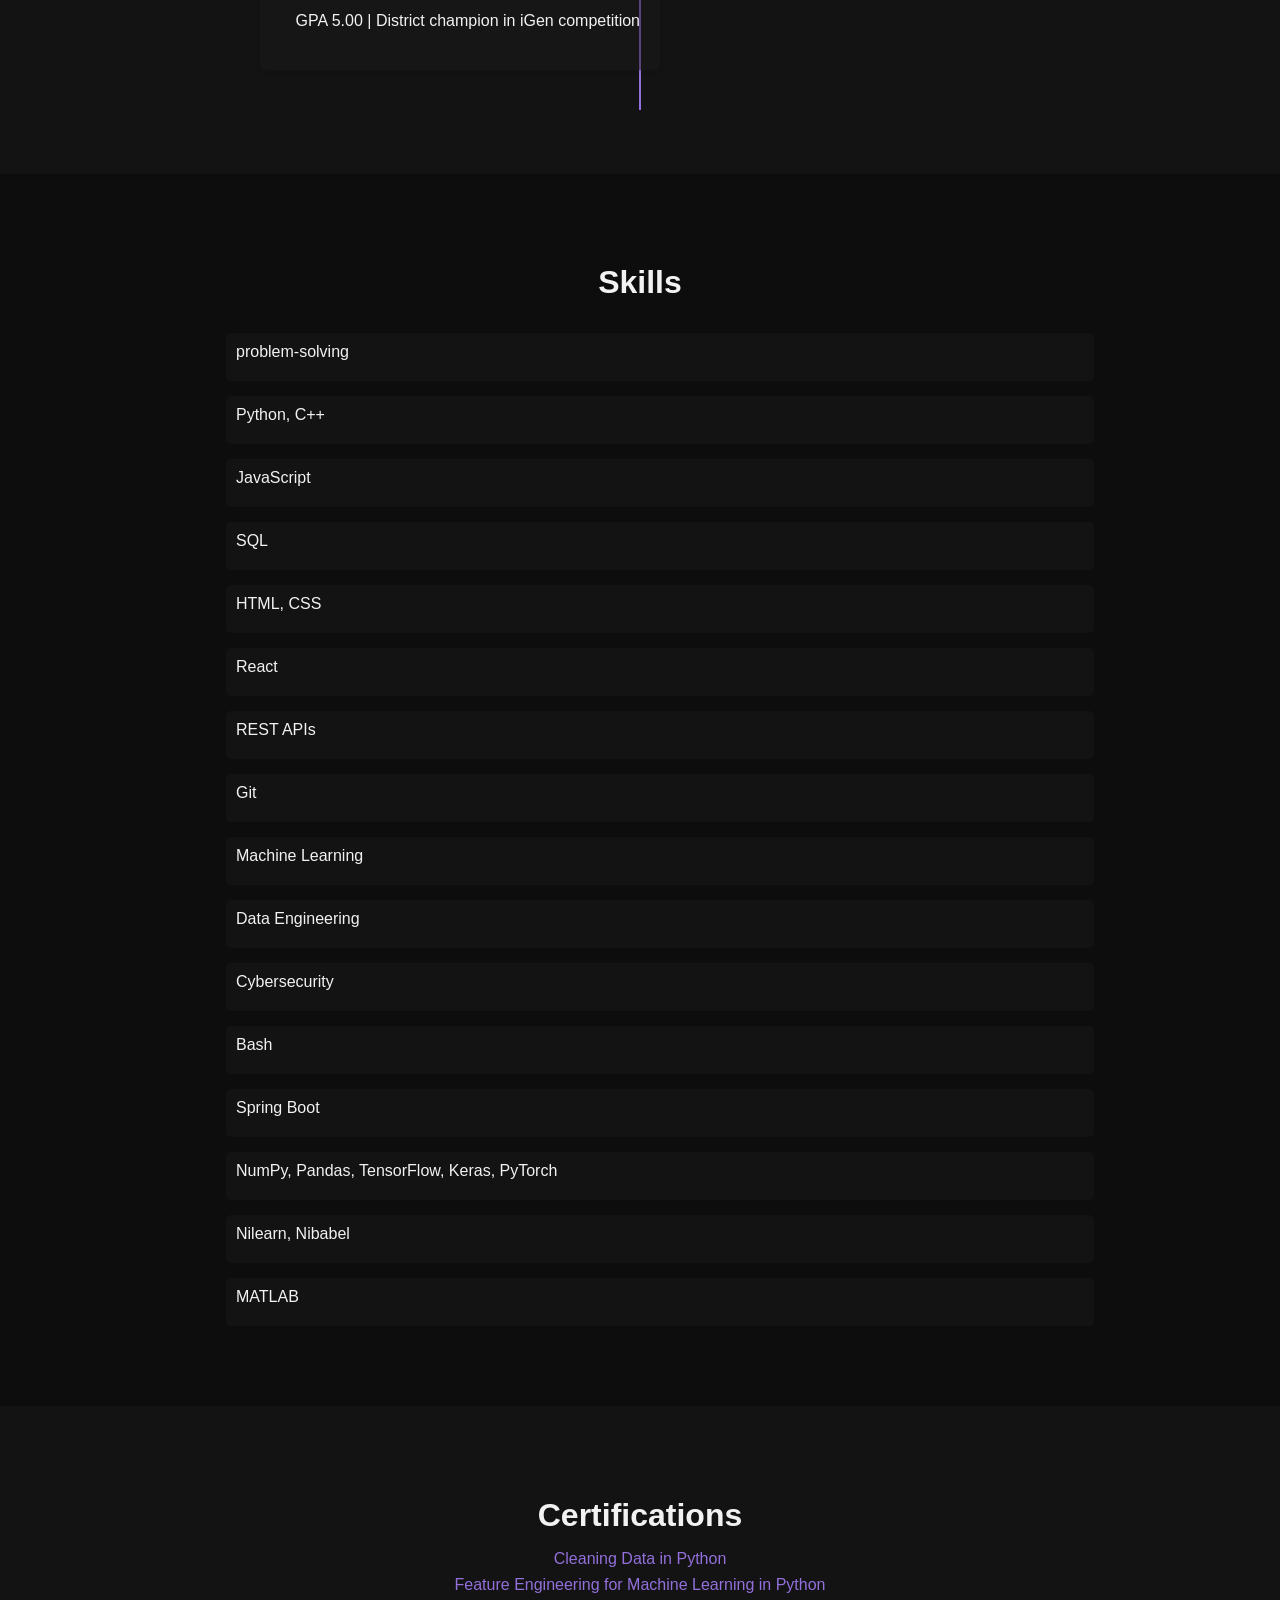
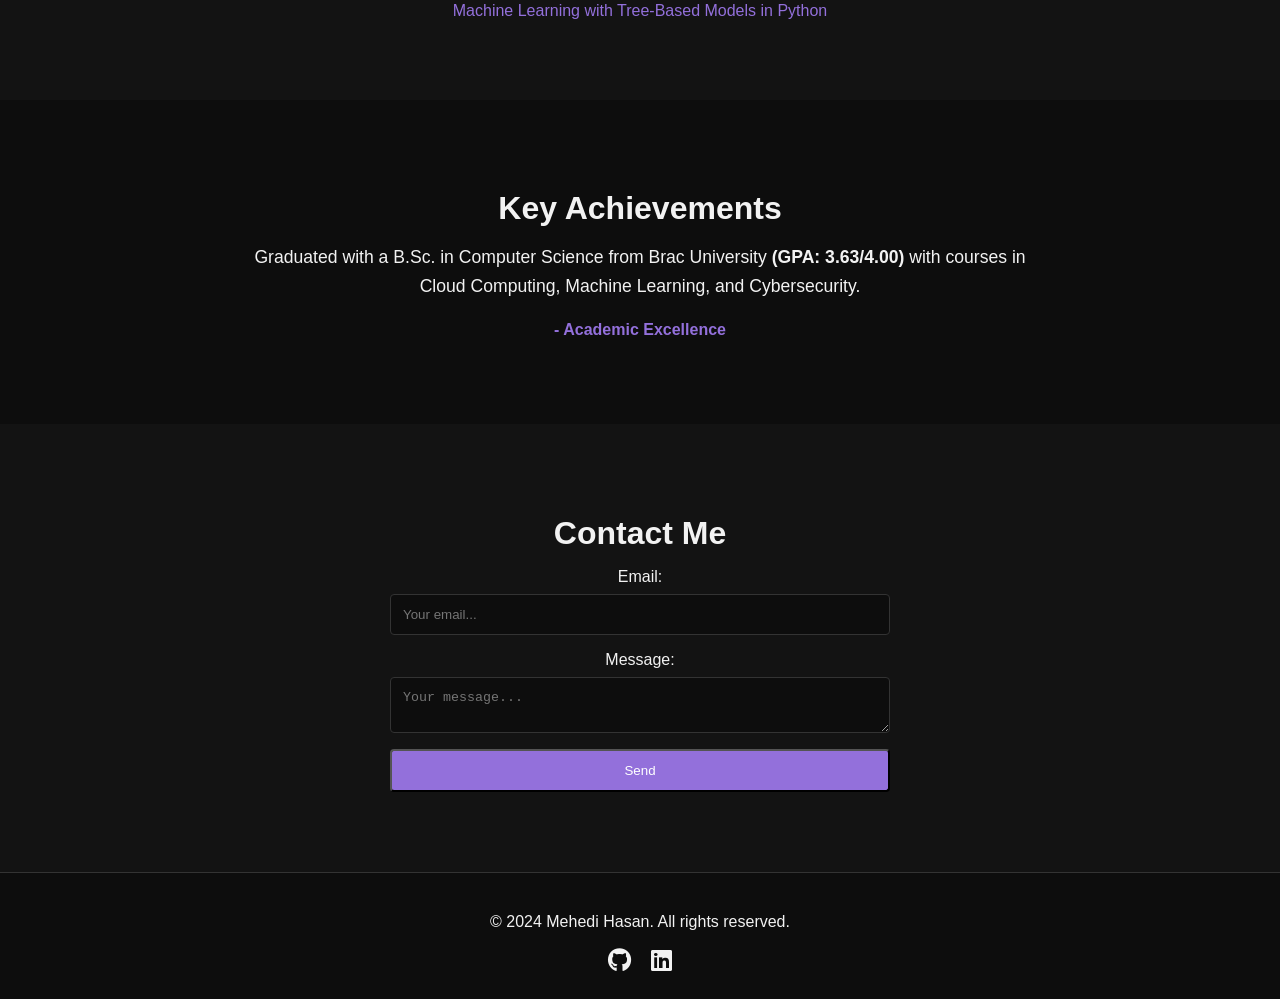
==== commit 7c1eed82: "minor info correction" ====
--- a/index.html
+++ b/index.html
@@ -183,7 +183,6 @@
           <li>NumPy, Pandas, TensorFlow, Keras, PyTorch <span class="skill-bar" data-level="90%"></span></li>
           <li>Nilearn, Nibabel <span class="skill-bar" data-level="80%"></span></li>
           <li>MATLAB <span class="skill-bar" data-level="52%"></span></li>
-          <li>Docker, AWS EC2, CI/CD Pipelines <span class="skill-bar" data-level="50%"></span></li>
         </ul>
       </div>
     </div>
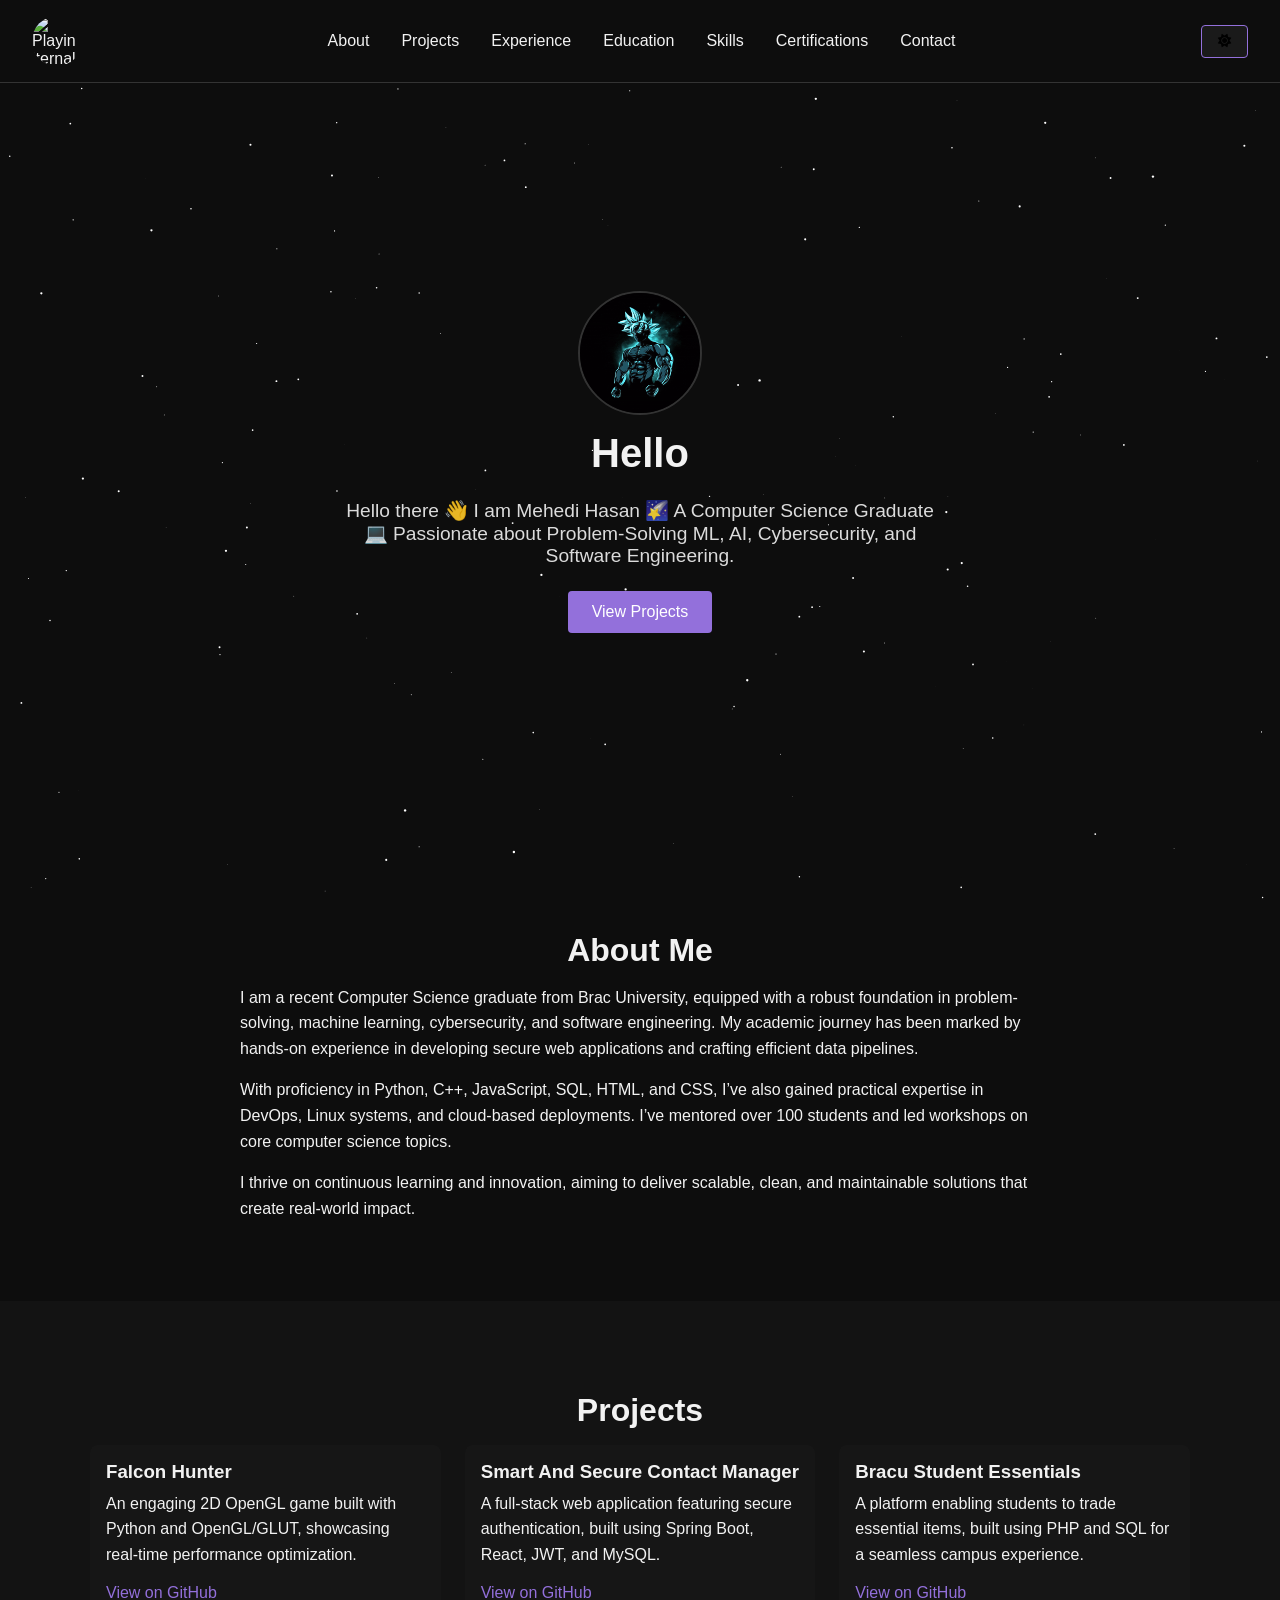
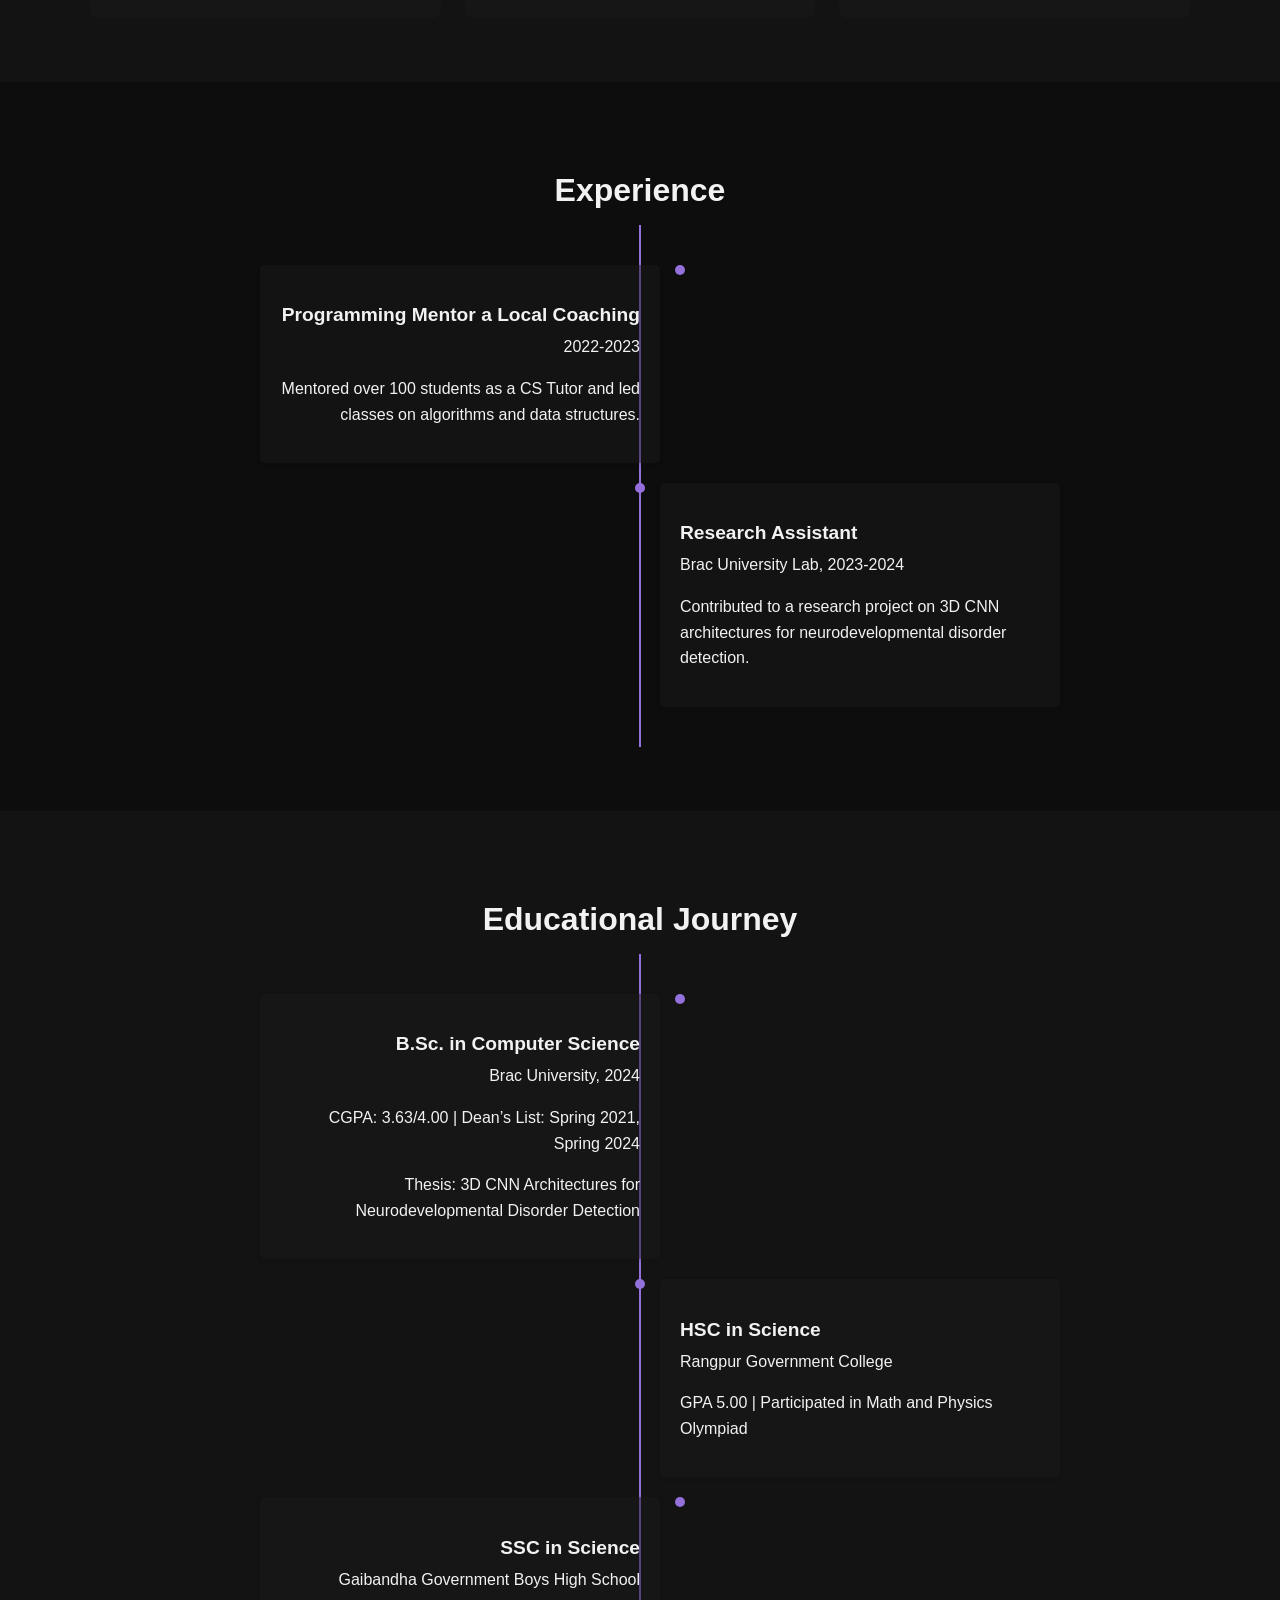
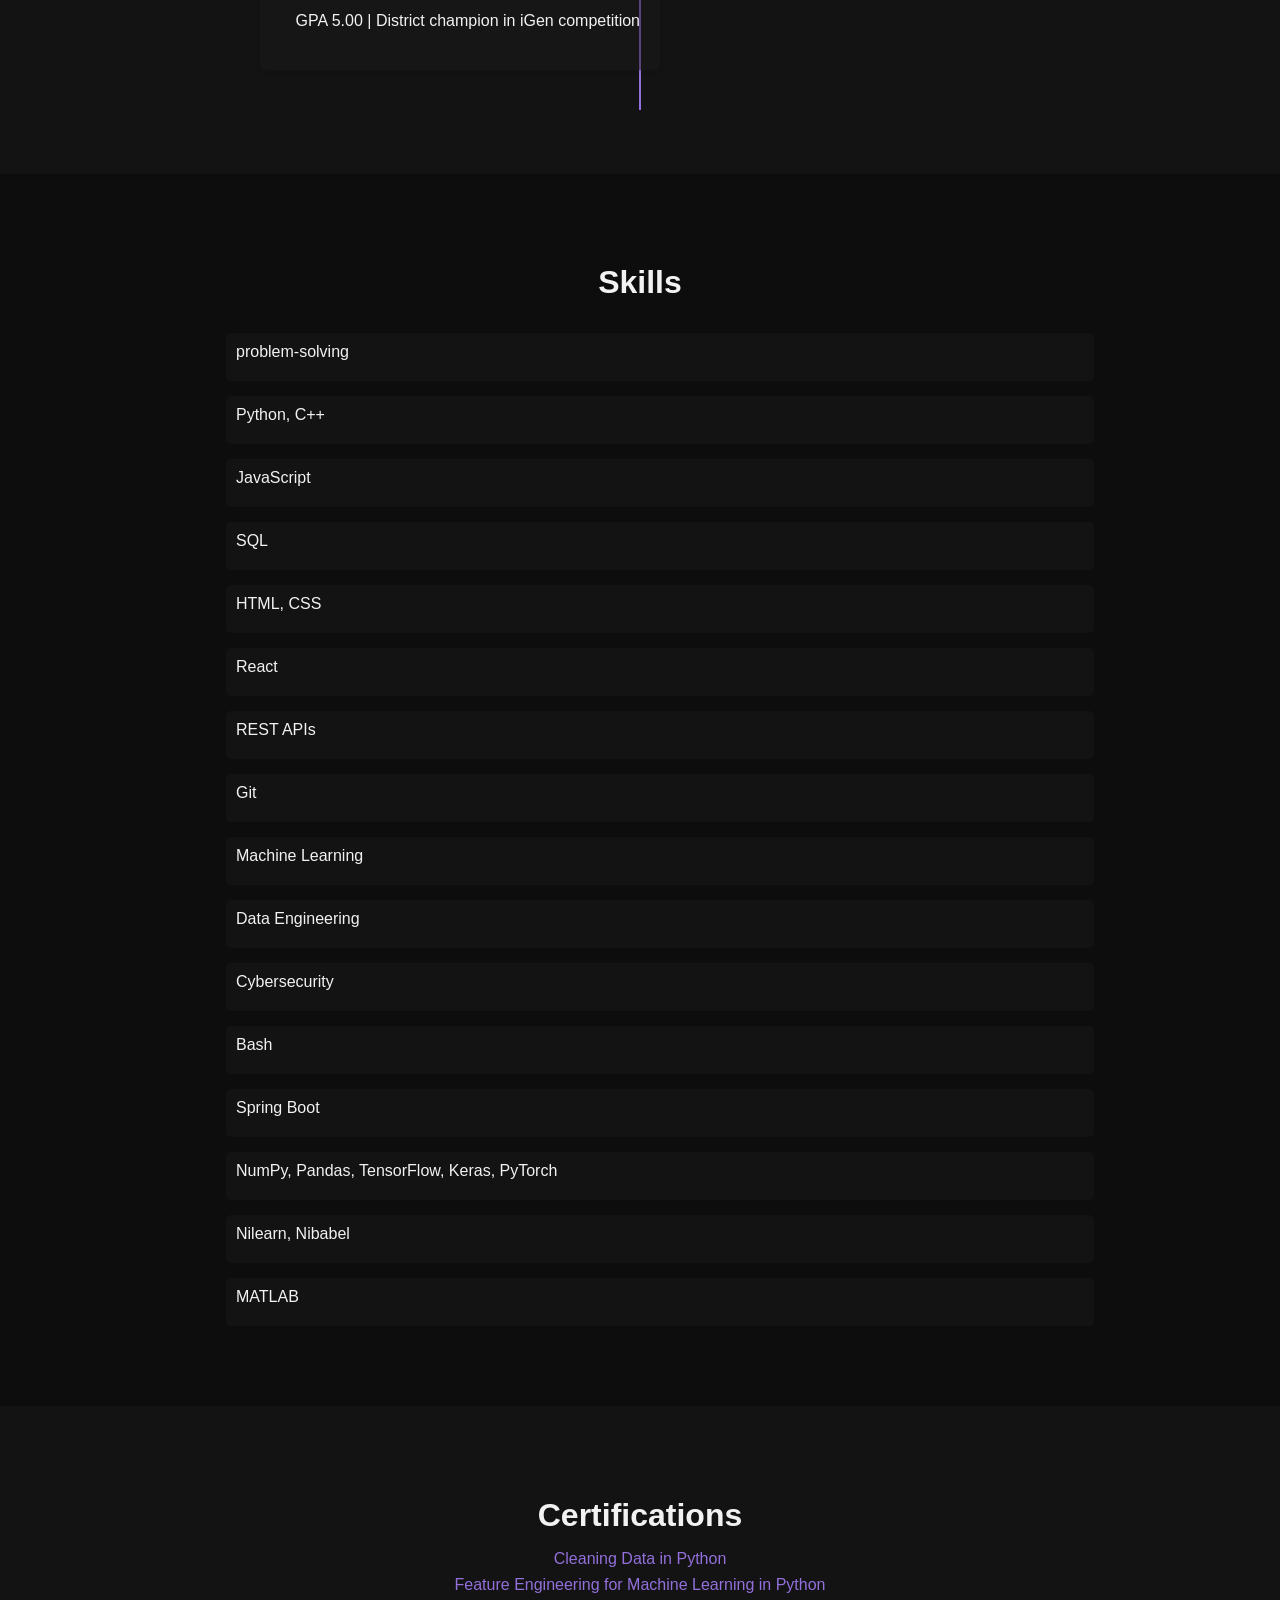
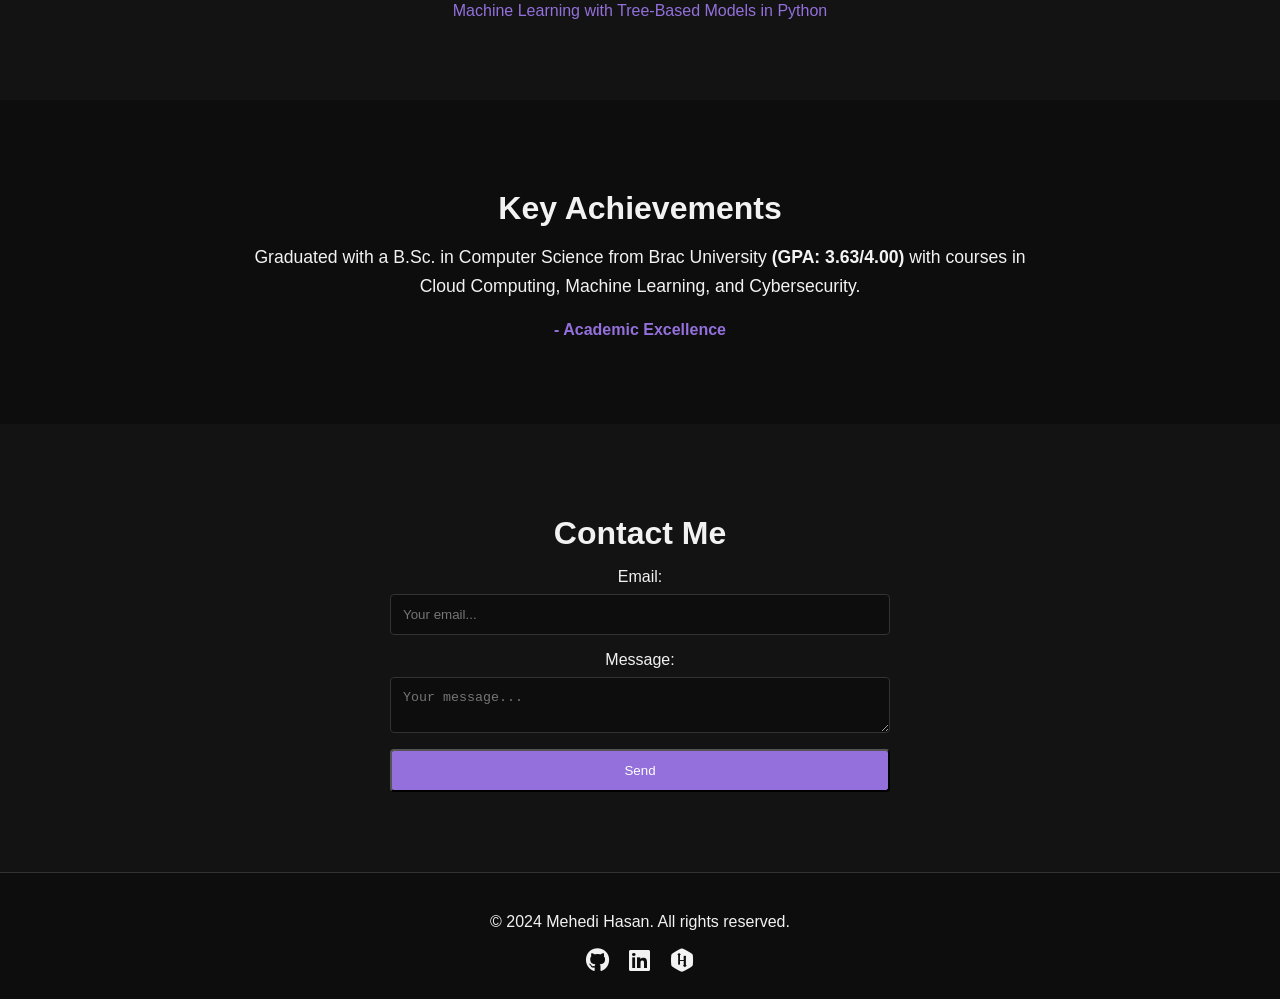
==== commit 7268e912: "updated" ====
--- a/index.html
+++ b/index.html
@@ -257,6 +257,7 @@
       <div class="social-links">
         <a href="https://github.com/mH-13" target="_blank"><i class="fab fa-github"></i></a>
         <a href="https://www.linkedin.com/in/mehedihasan-mh13/" target="_blank"><i class="fab fa-linkedin"></i></a>
+        <a herf = "https://www.hackerrank.com/profile/mehedi_hasan13" target="_blank"><i class="fab fa-hackerrank"></i></a>
       </div>
     </div>
   </footer>
